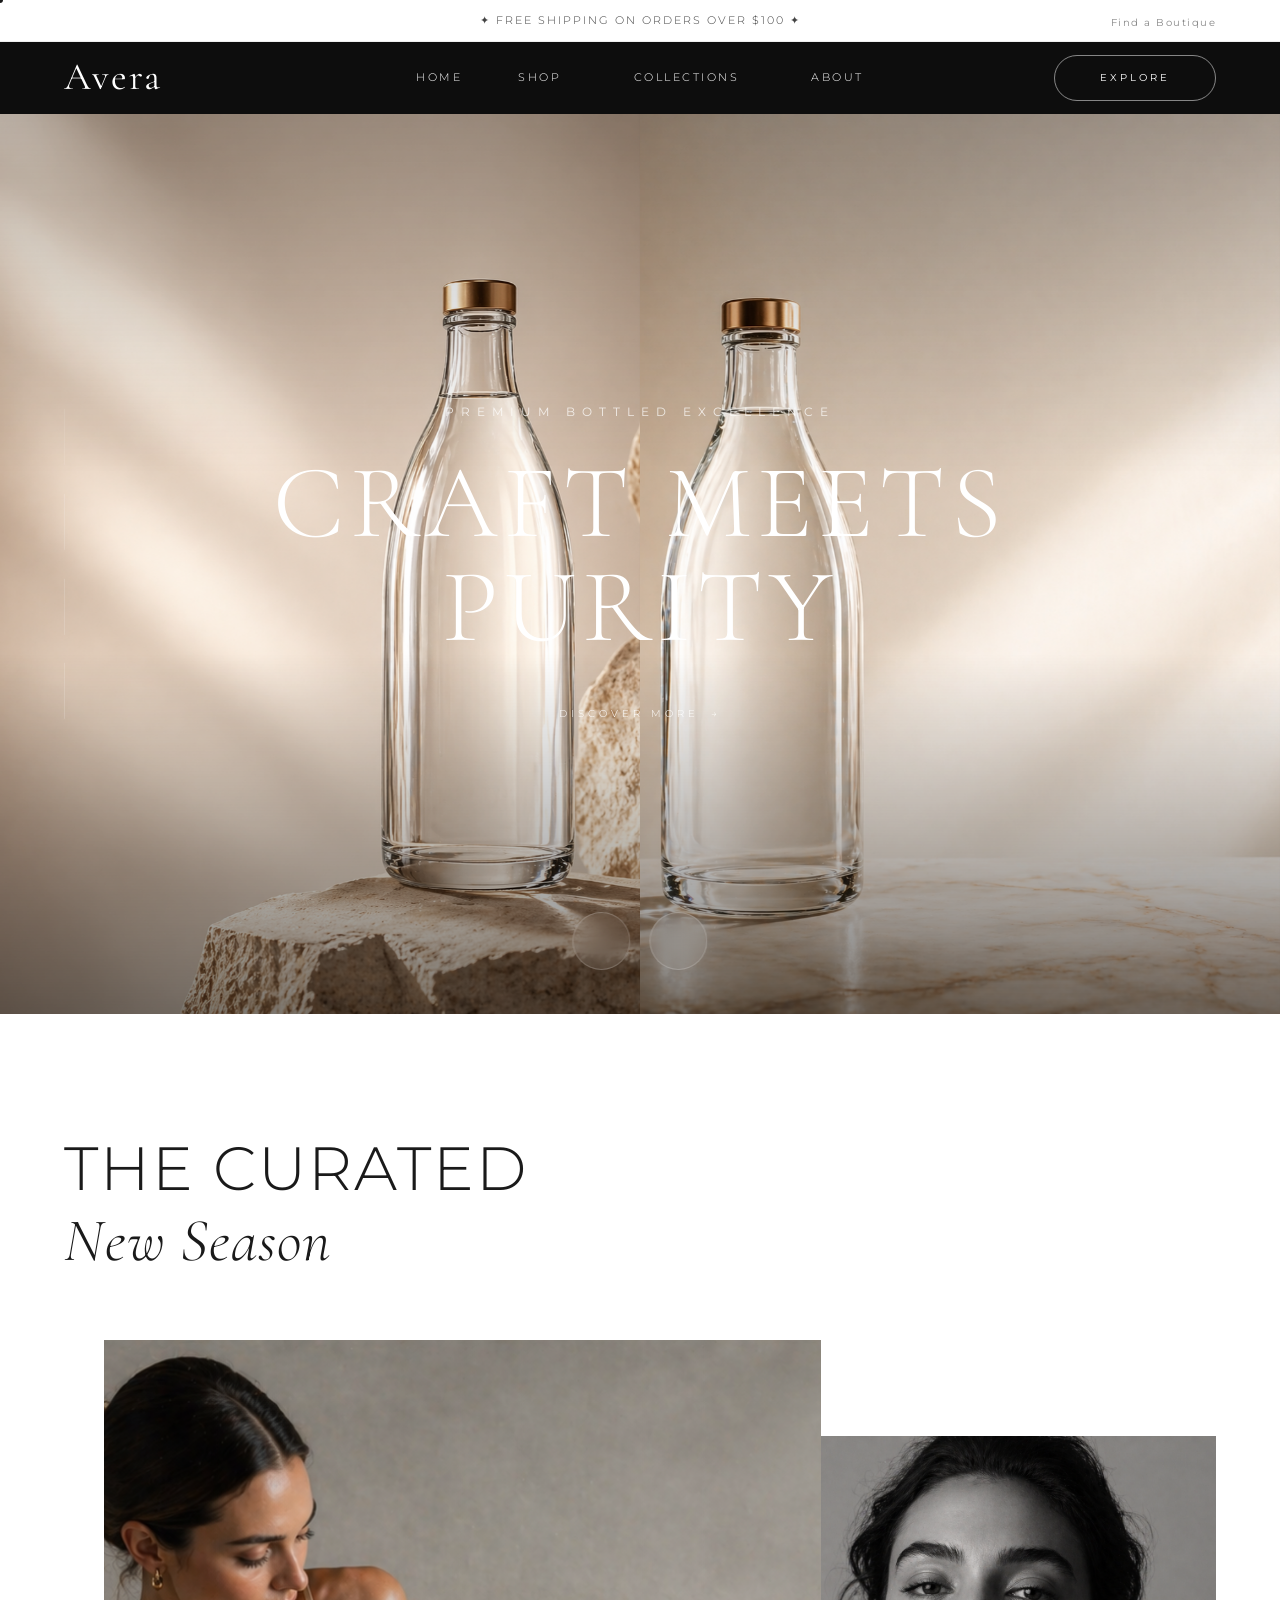
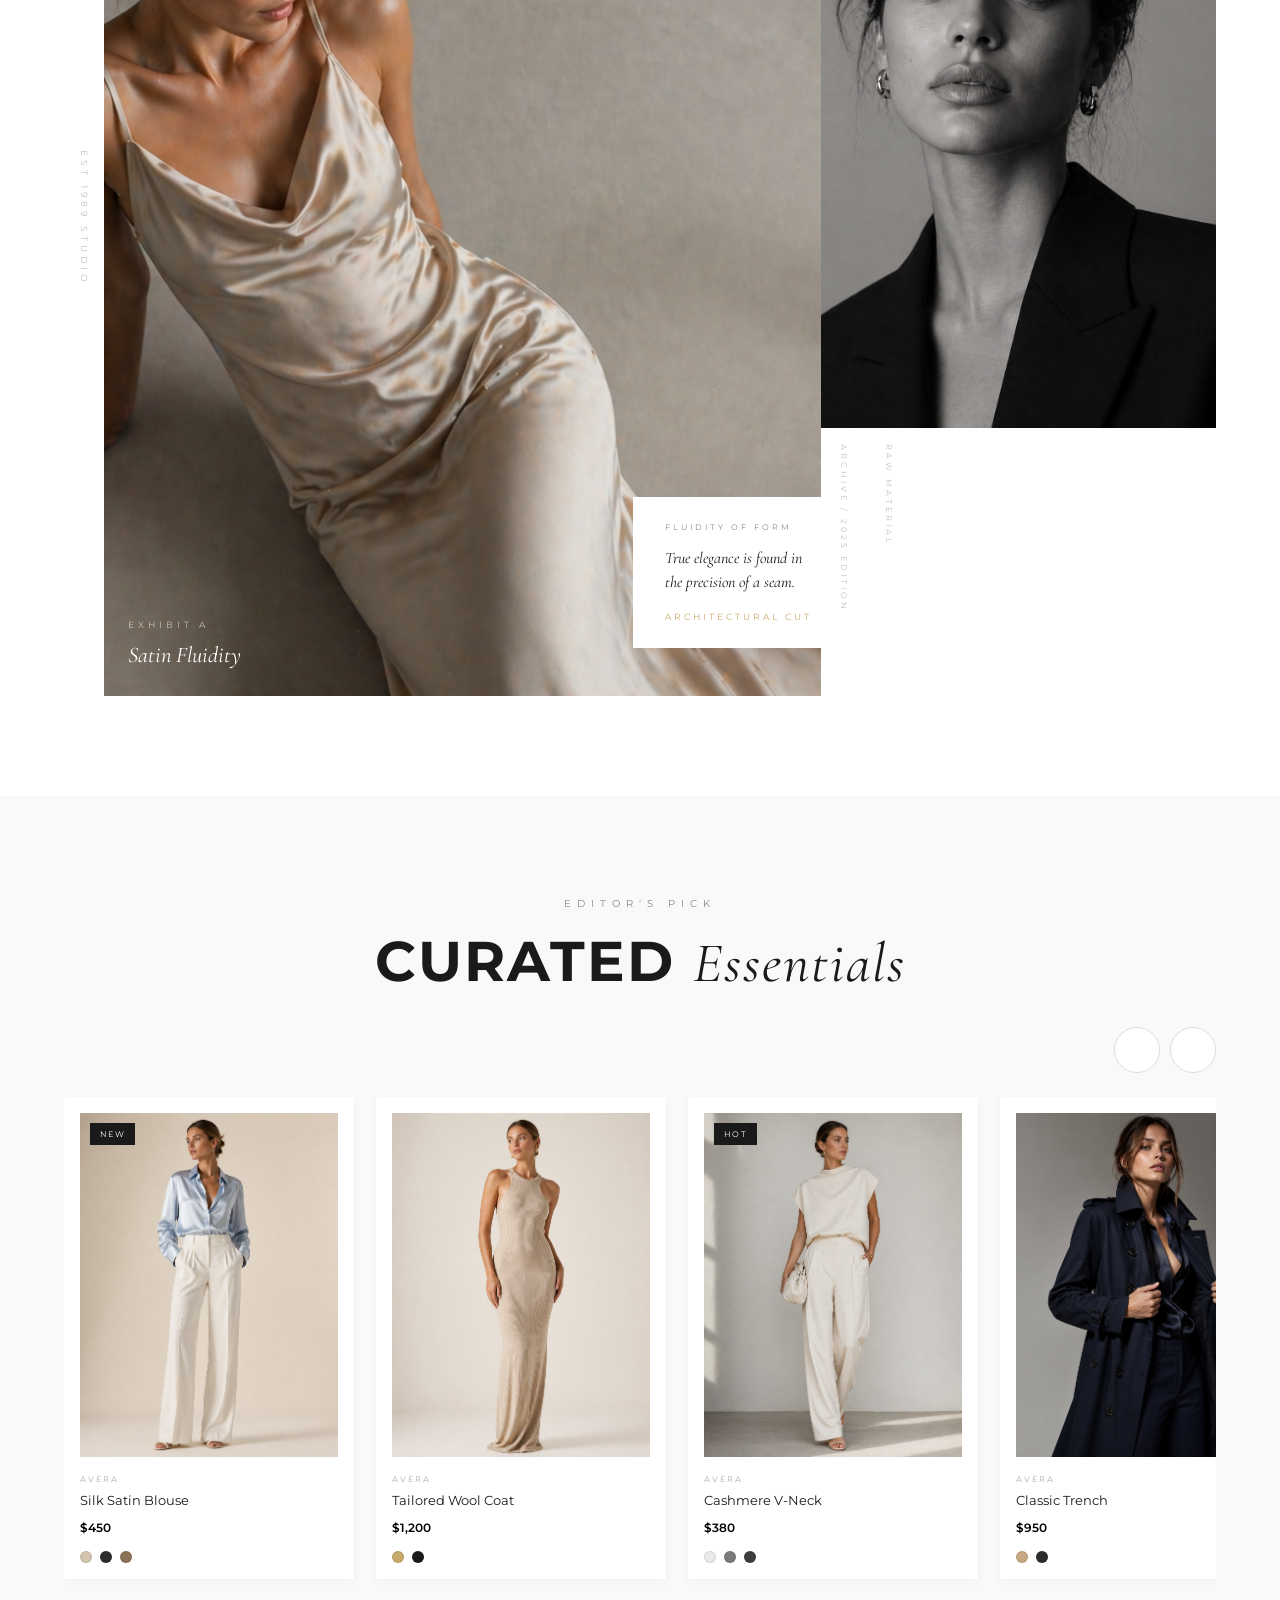
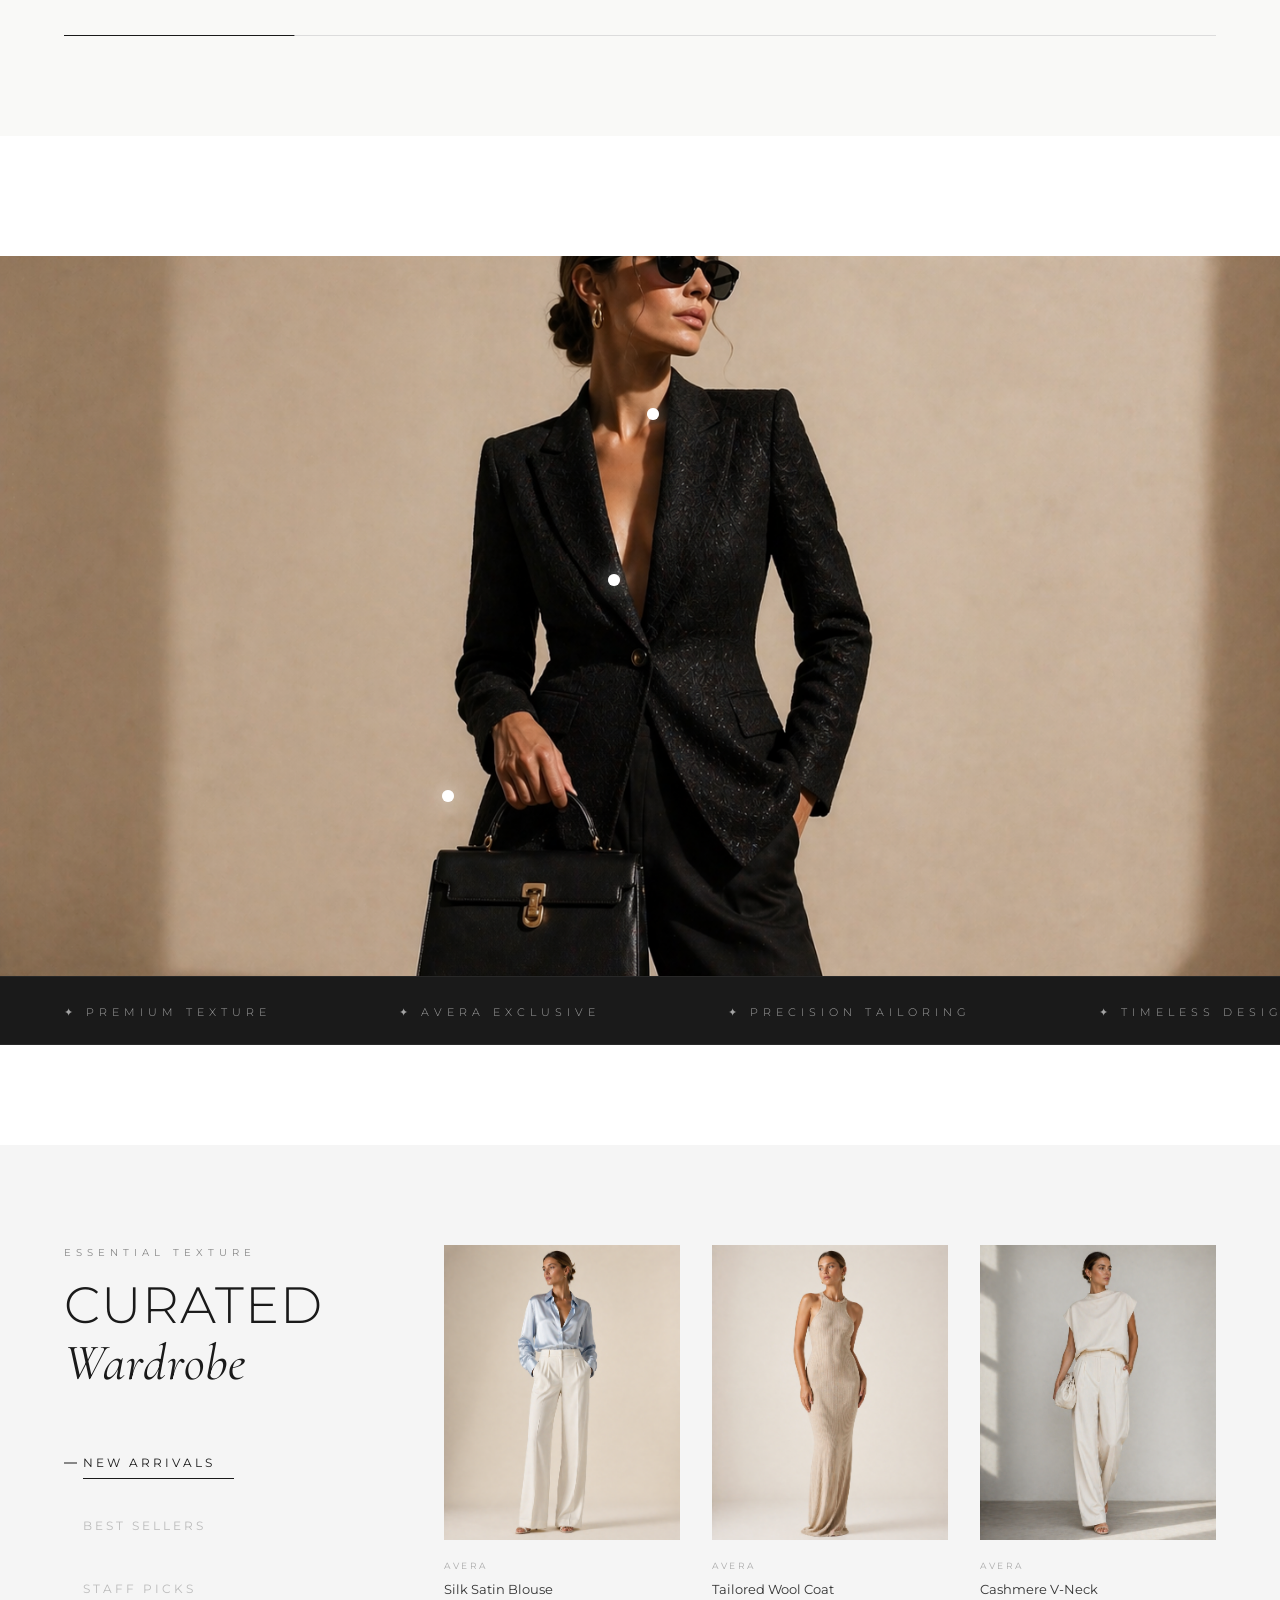
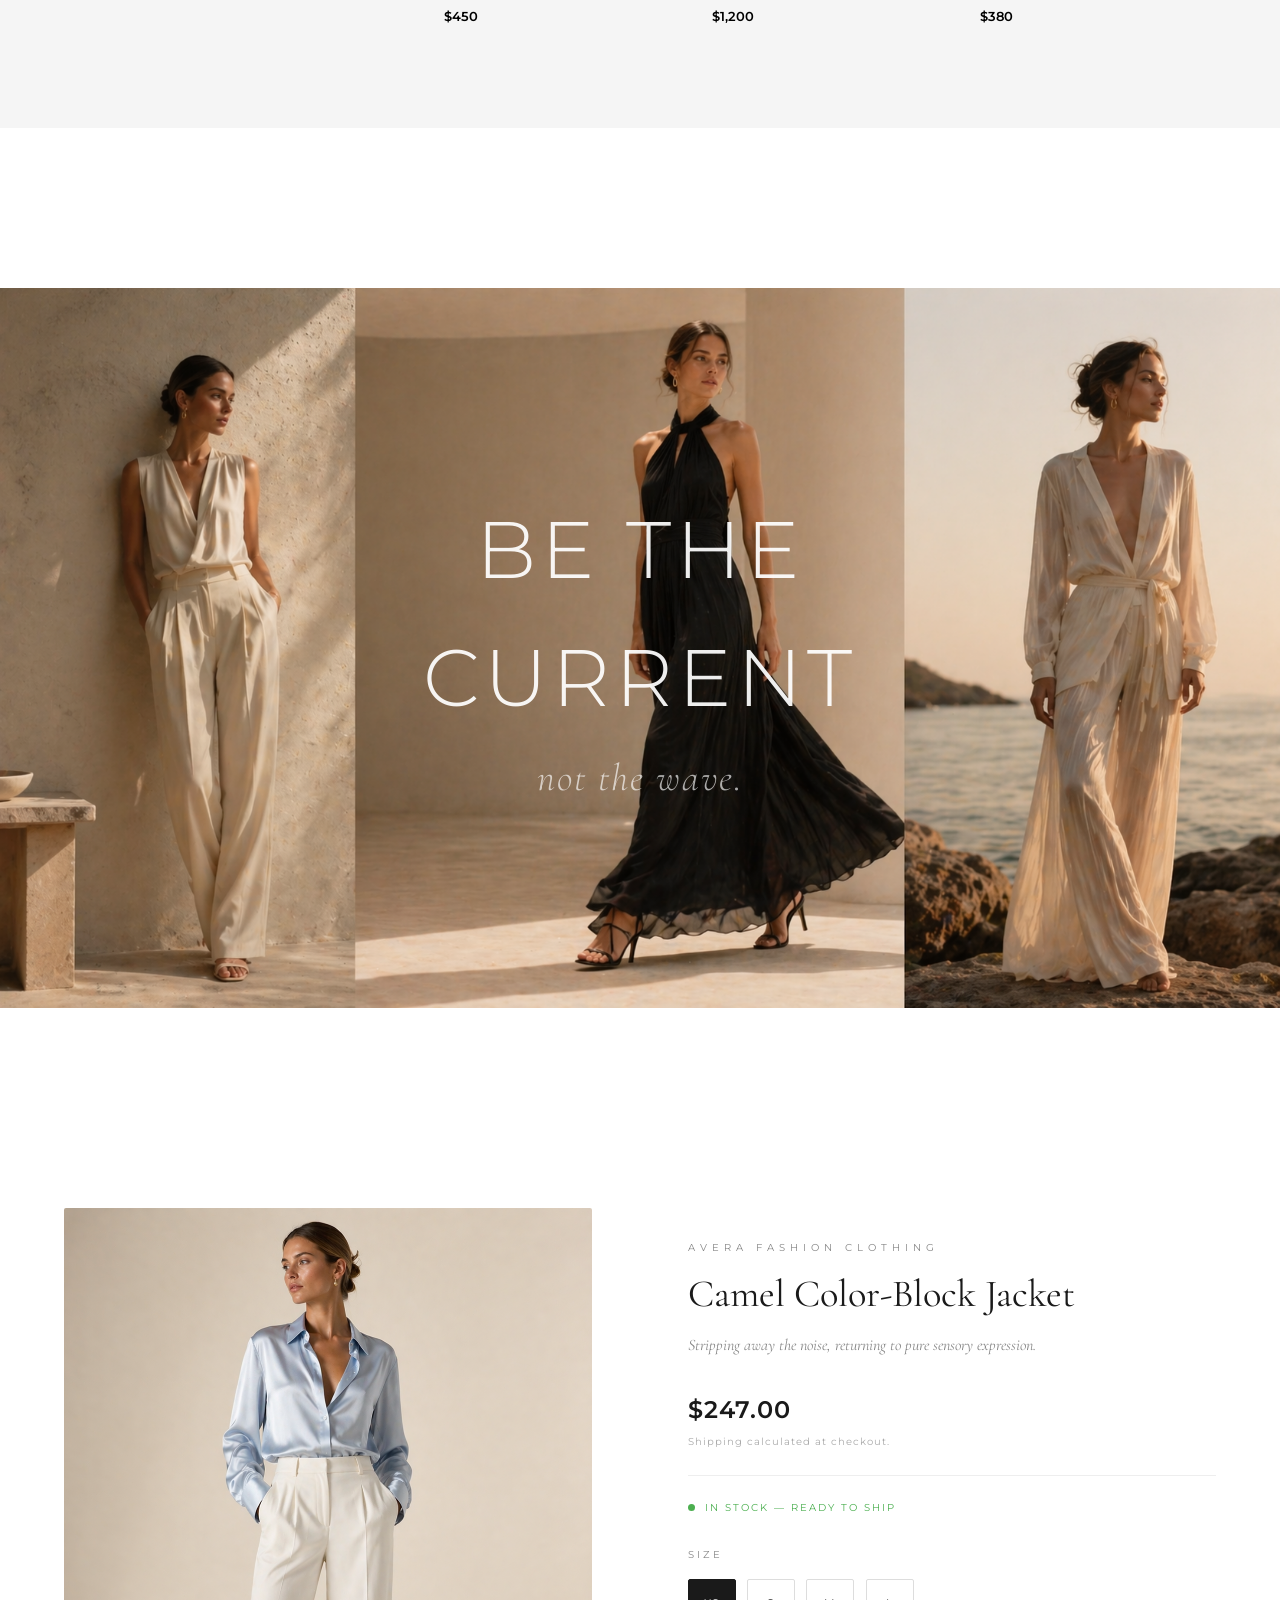
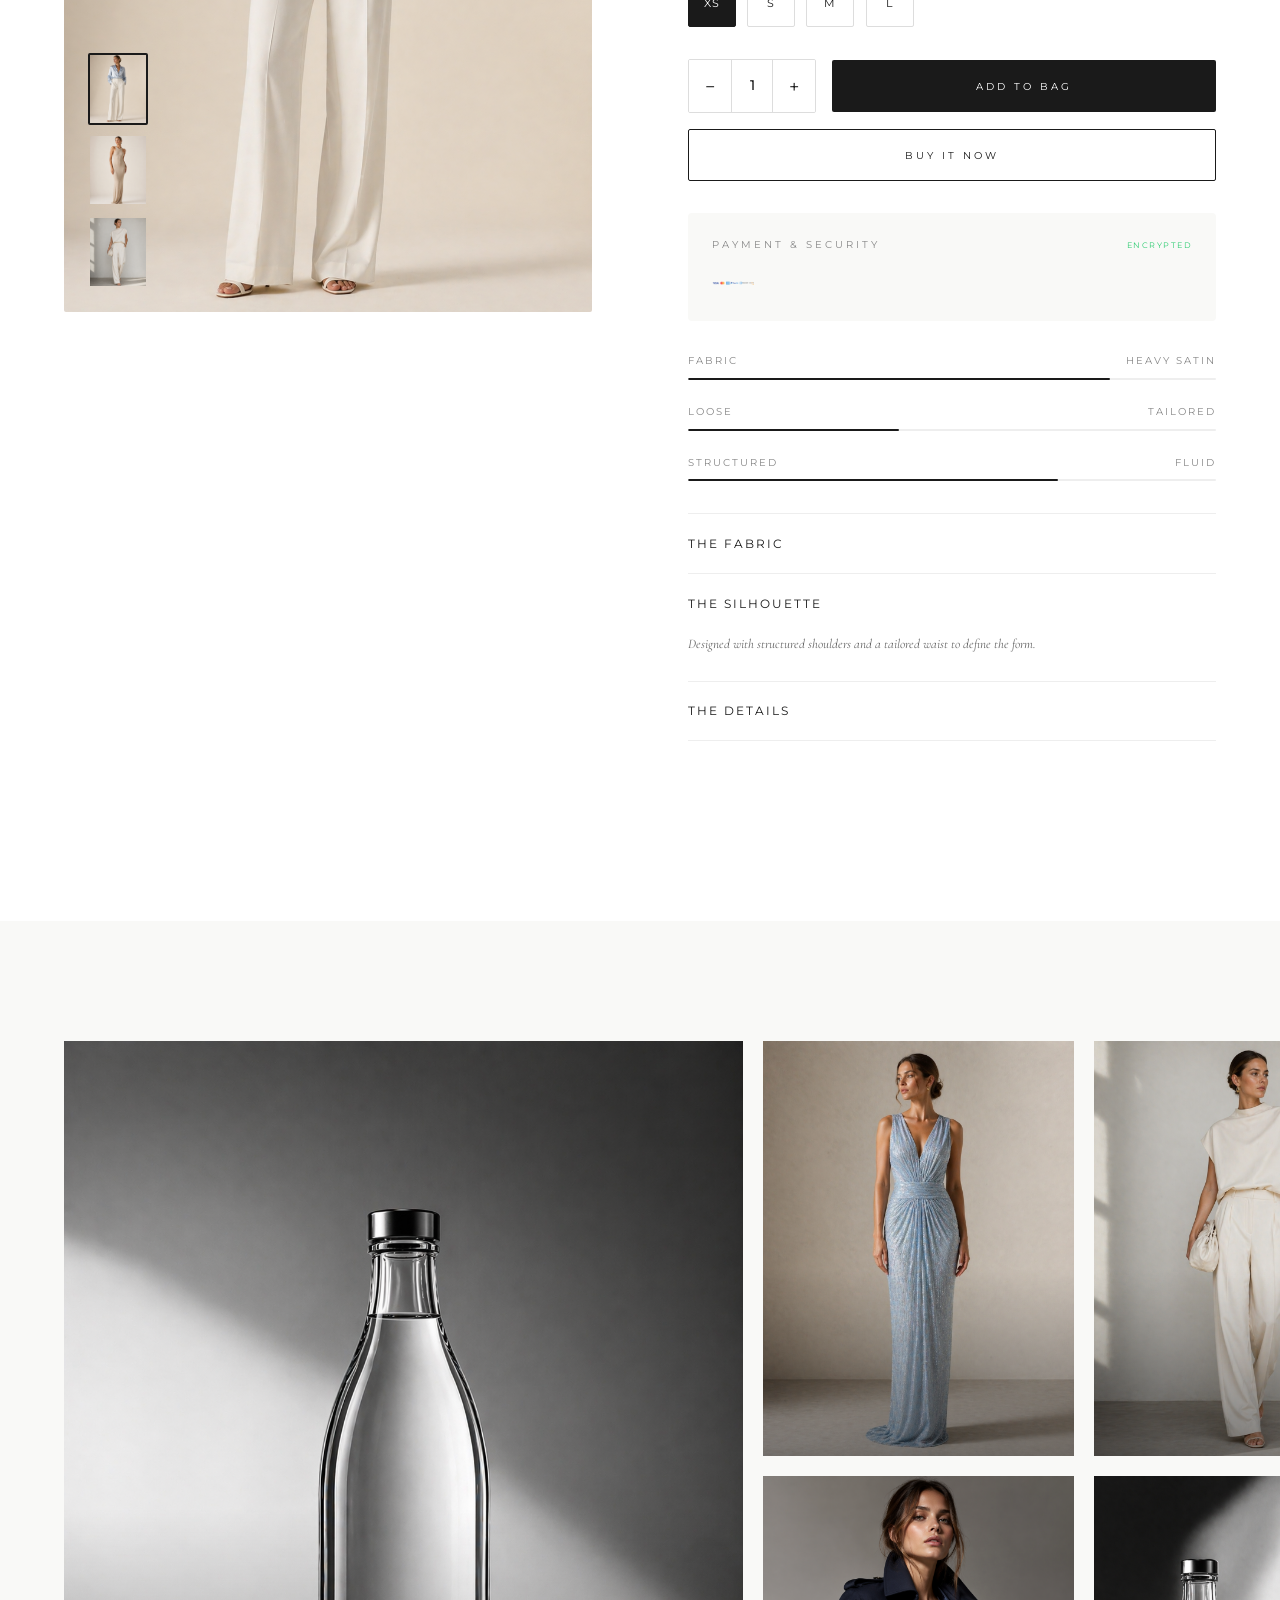
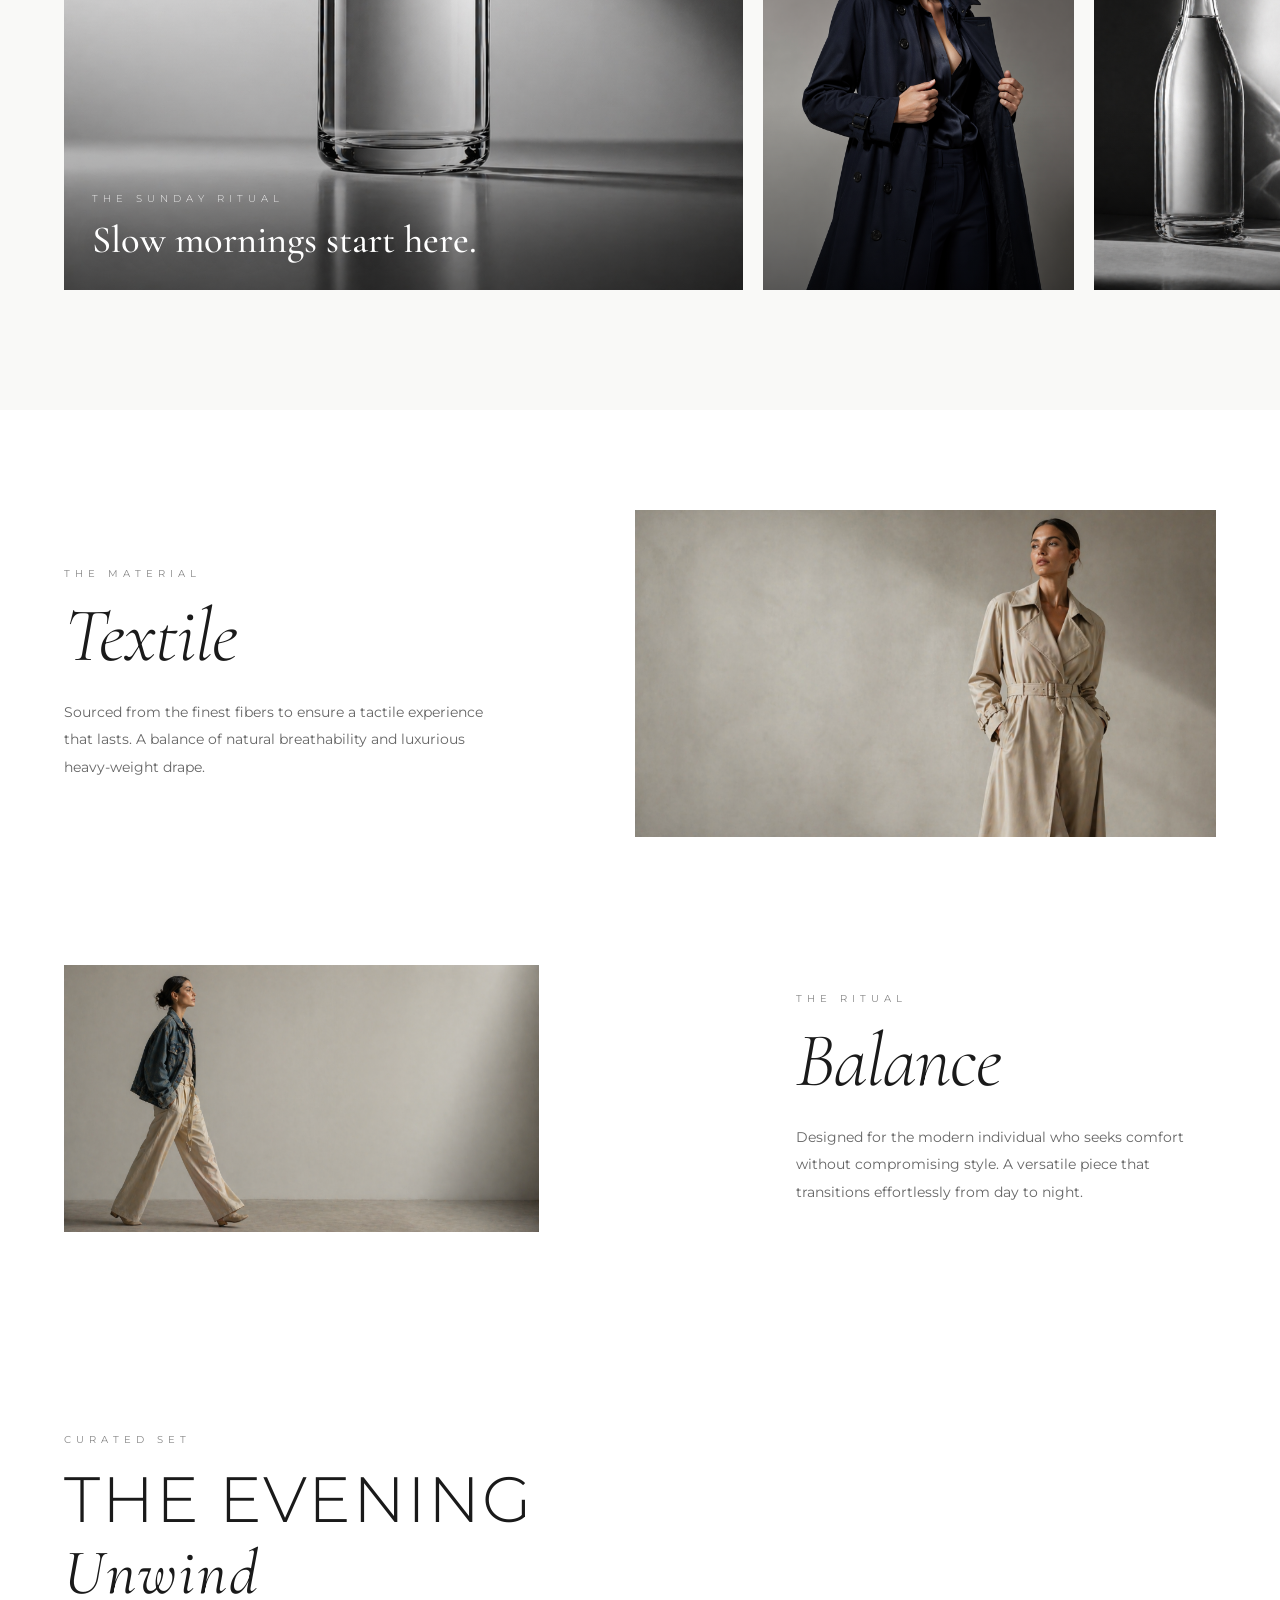
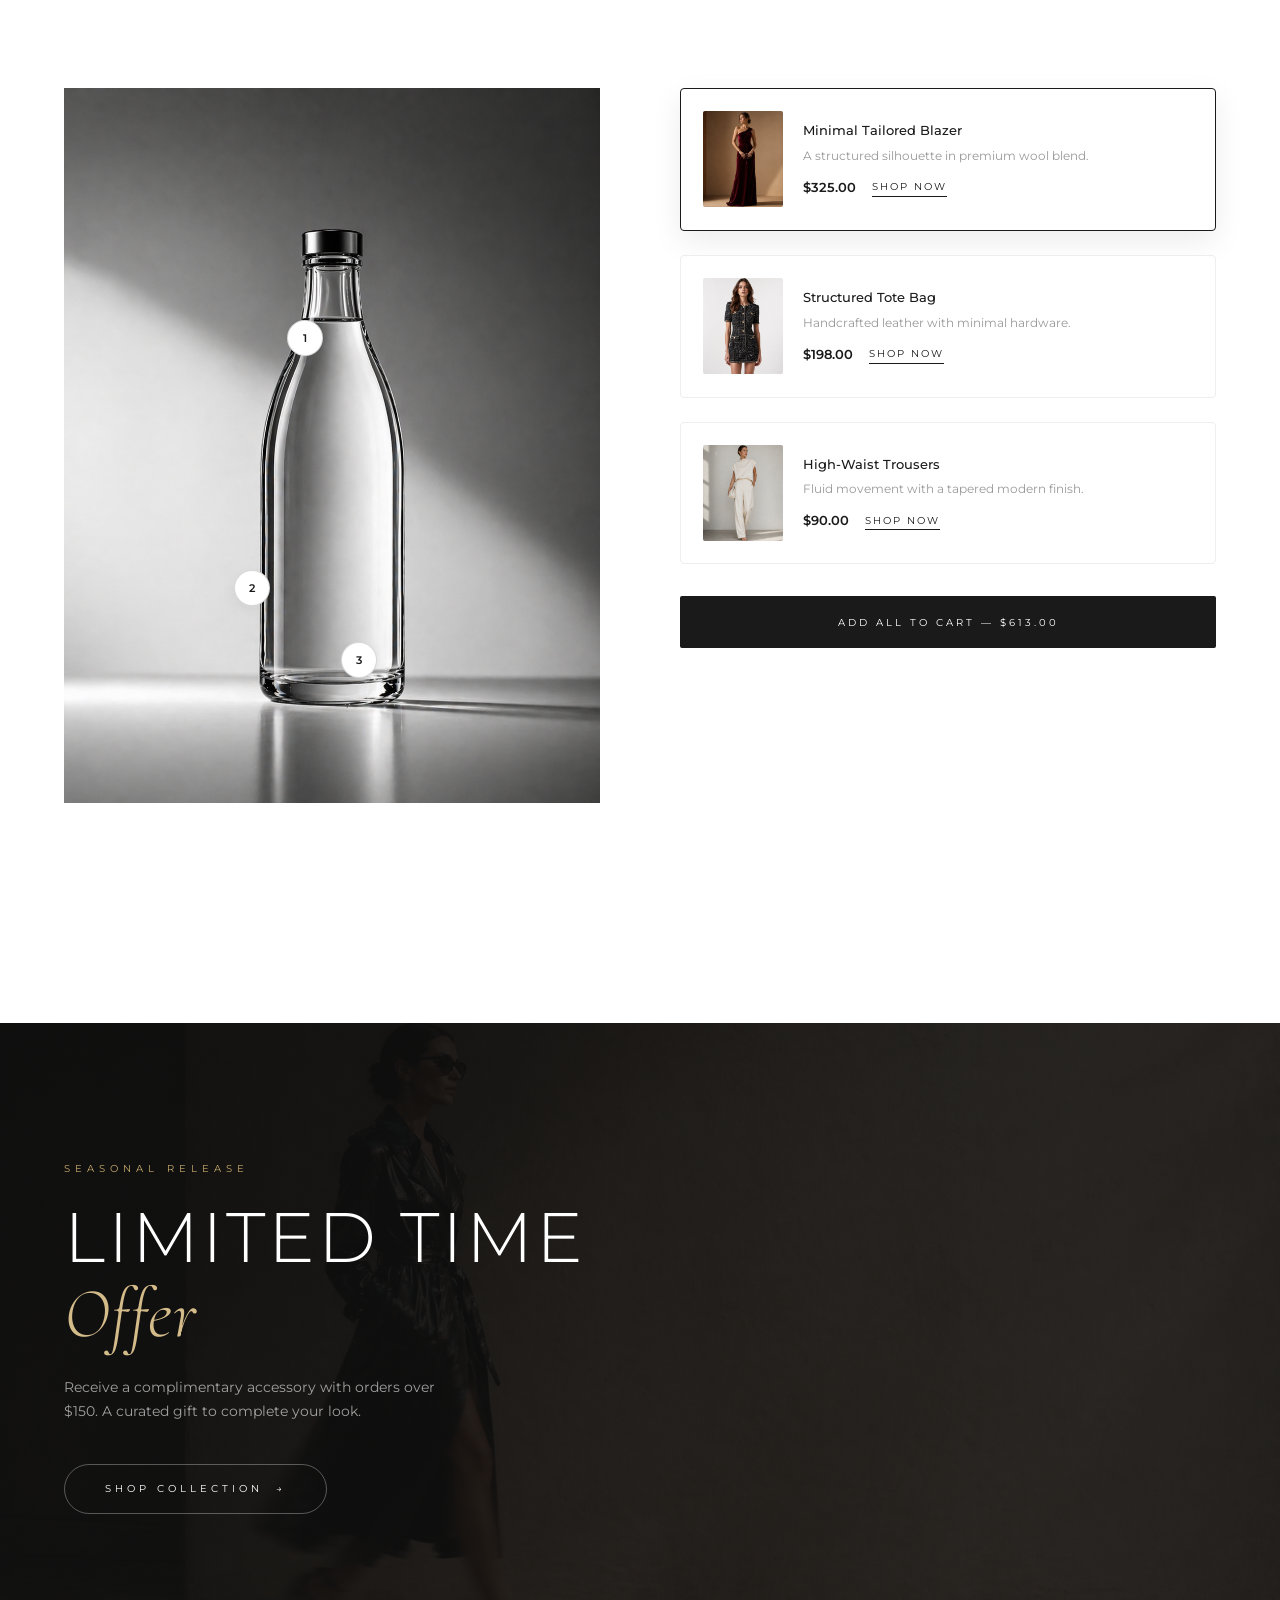
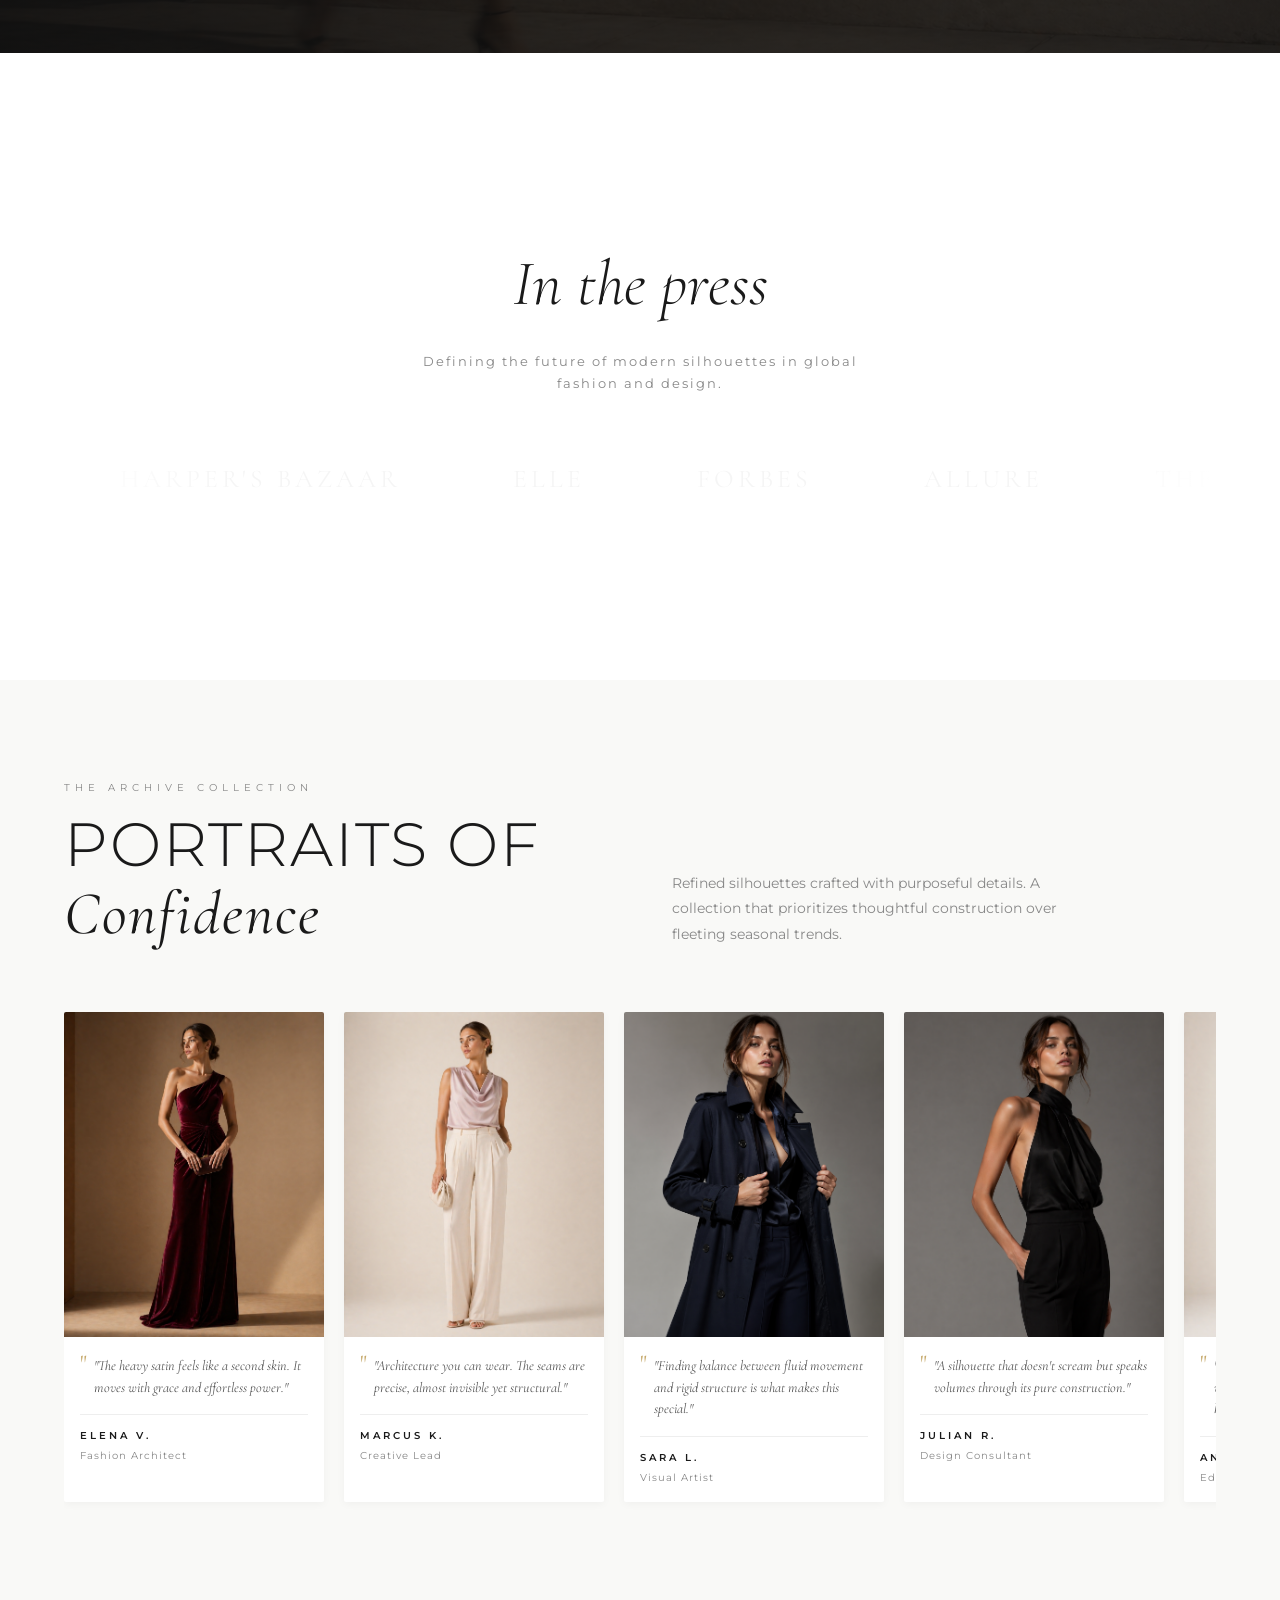
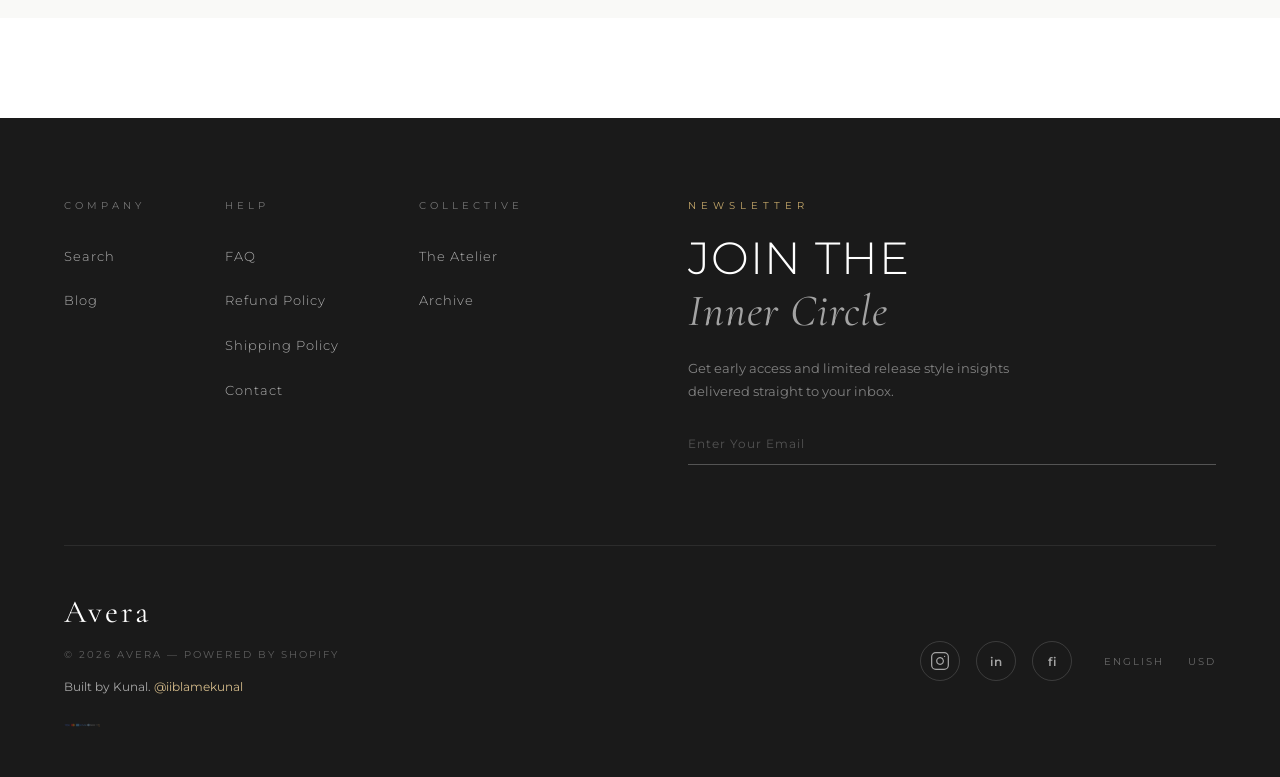
==== index.html @ a66fc6ea "Build Avera fashion landing page" ====
<!DOCTYPE html>
<html lang="en">

<head>
    <meta charset="UTF-8">
    <meta name="viewport" content="width=device-width, initial-scale=1.0">
    <meta name="description" content="Avera — Premium bottled excellence. Craft meets purity in every silhouette.">
    <title>Avera | Premium Split Slider</title>
    <link rel="icon" href="data:,">

    <!-- Google Fonts -->
    <link rel="preconnect" href="https://fonts.googleapis.com">
    <link rel="preconnect" href="https://fonts.gstatic.com" crossorigin>
    <link
        href="https://fonts.googleapis.com/css2?family=Cormorant+Garamond:ital,wght@0,300;0,400;0,500;0,600;0,700;1,400&family=Montserrat:wght@200;300;400;500&display=swap"
        rel="stylesheet">

    <!-- Libraries -->
    <script src="https://unpkg.com/lucide@latest" defer></script>
    <script src="https://cdnjs.cloudflare.com/ajax/libs/gsap/3.12.2/gsap.min.js" defer></script>
    <script src="https://cdnjs.cloudflare.com/ajax/libs/gsap/3.12.2/ScrollTrigger.min.js" defer></script>
    <link rel="stylesheet" href="https://unpkg.com/flipdown/dist/flipdown.css">
    <script src="https://unpkg.com/flipdown/dist/flipdown.js" defer></script>

    <link rel="stylesheet" href="style.css">
</head>

<body>

    <!-- ============================================================
         HEADER
    ============================================================ -->
    <header class="main-header" role="banner">

        <!-- Top Announcement Bar -->
        <div class="top-bar" role="complementary" aria-label="Announcement">
            <div class="top-bar-container">
                <div class="top-bar-left"></div>
                <div class="top-bar-center">
                    <p>✦ Free Shipping On Orders Over $100 ✦</p>
                </div>
                <div class="top-bar-right">
                    <a href="#" class="top-bar-link">Find a Boutique</a>
                </div>
            </div>
        </div>

        <!-- Main Navbar -->
        <nav id="main-nav" class="navbar" role="navigation" aria-label="Main navigation">
            <div class="nav-container">

                <!-- Logo -->
                <div class="nav-left">
                    <a href="#" class="logo" aria-label="Avera Home">Avera</a>
                </div>

                <!-- Nav Links -->
                <div class="nav-center">
                    <ul class="nav-links" role="menubar">
                        <li role="none">
                            <a href="#" class="nav-link" role="menuitem">HOME</a>
                        </li>
                        <li class="has-dropdown" role="none">
                            <a href="#" class="nav-link" role="menuitem" aria-haspopup="true" aria-expanded="false">
                                SHOP <i data-lucide="chevron-down" class="dropdown-arrow" aria-hidden="true"></i>
                            </a>
                            <div class="dropdown" role="menu" aria-label="Shop">
                                <ul>
                                    <li><a href="#" role="menuitem">Spring 2024</a></li>
                                    <li><a href="#" role="menuitem">Essential Noir</a></li>
                                    <li><a href="#" role="menuitem">Artisan Series</a></li>
                                </ul>
                            </div>
                        </li>
                        <li class="has-dropdown" role="none">
                            <a href="#" class="nav-link" role="menuitem" aria-haspopup="true" aria-expanded="false">
                                COLLECTIONS <i data-lucide="chevron-down" class="dropdown-arrow" aria-hidden="true"></i>
                            </a>
                            <div class="dropdown" role="menu" aria-label="Collections">
                                <ul>
                                    <li><a href="#" role="menuitem">Limited Edition</a></li>
                                    <li><a href="#" role="menuitem">Classic Collection</a></li>
                                    <li><a href="#" role="menuitem">The Glass Series</a></li>
                                </ul>
                            </div>
                        </li>
                        <li role="none">
                            <a href="#" class="nav-link" role="menuitem">ABOUT</a>
                        </li>
                    </ul>
                </div>

                <!-- Nav Actions -->
                <div class="nav-right">
                    <div class="nav-icons" role="toolbar" aria-label="Site actions">
                        <button class="icon-btn" aria-label="Search site">
                            <i data-lucide="search" aria-hidden="true"></i>
                        </button>
                        <button class="icon-btn" aria-label="My account">
                            <i data-lucide="user" aria-hidden="true"></i>
                        </button>
                        <button class="icon-btn" aria-label="Shopping bag" data-cart-count="0">
                            <i data-lucide="shopping-bag" aria-hidden="true"></i>
                            <span class="cart-badge" aria-live="polite"></span>
                        </button>
                    </div>
                    <a href="#" class="btn-explore">EXPLORE</a>
                    <button id="mobile-toggle" class="mobile-menu-toggle" aria-label="Open navigation menu"
                        aria-expanded="false" aria-controls="mobile-menu">
                        <i data-lucide="menu" aria-hidden="true"></i>
                    </button>
                </div>

            </div>
        </nav>
    </header>

    <!-- Mobile Menu Overlay -->
    <div id="mobile-menu" class="mobile-menu-overlay" role="dialog" aria-modal="true" aria-label="Mobile navigation"
        hidden>
        <button id="mobile-close" class="mobile-close-btn" aria-label="Close navigation menu">
            <i data-lucide="x" aria-hidden="true"></i>
        </button>
        <nav aria-label="Mobile navigation">
            <ul class="mobile-nav-links">
                <li><a href="#">HOME</a></li>
                <li><a href="#">SHOP</a></li>
                <li><a href="#">COLLECTIONS</a></li>
                <li><a href="#">ABOUT</a></li>
                <li><a href="#">EXPLORE</a></li>
            </ul>
        </nav>
    </div>


    <!-- ============================================================
         HERO SPLIT SLIDER
    ============================================================ -->
    <section class="hero-slider slider-wrapper" aria-label="Hero showcase" aria-roledescription="carousel">

        <div class="slider-container" aria-live="polite">
            <!-- Left Images -->
            <div class="slider-col left-col" aria-hidden="true">
                <div class="slide-img active" style="background-image: url('hero-1.jpg');"></div>
                <div class="slide-img" style="background-image: url('hero-3.jpg');"></div>
                <div class="slide-img" style="background-image: url('hero-5.jpg');"></div>
                <div class="slide-img" style="background-image: url('hero-bw-2.jpg');"></div>
            </div>
            <!-- Right Images -->
            <div class="slider-col right-col" aria-hidden="true">
                <div class="slide-img active" style="background-image: url('hero-2.jpg');"></div>
                <div class="slide-img" style="background-image: url('hero-4.jpg');"></div>
                <div class="slide-img" style="background-image: url('hero-bw-1.jpg');"></div>
                <div class="slide-img" style="background-image: url('hero-bw-3.jpg');"></div>
            </div>
        </div>

        <div class="hero-overlay" aria-hidden="true"></div>

        <!-- Hero Text -->
        <div class="text-layer">
            <div class="text-content">
                <p class="subtext">Premium Bottled Excellence</p>
                <h1 class="main-heading">
                    <span class="line">CRAFT MEETS</span>
                    <span class="line">PURITY</span>
                </h1>
                <button id="explore-btn" class="cta-btn" aria-label="Discover more about our collection">
                    Discover More <span class="arrow" aria-hidden="true">→</span>
                </button>
            </div>
        </div>

        <!-- Slider Dots -->
        <div class="slider-dots" role="tablist" aria-label="Slide indicators">
            <button class="dot active" role="tab" aria-selected="true" aria-label="Slide 1">
                <div class="dot-progress" aria-hidden="true"></div>
            </button>
            <button class="dot" role="tab" aria-selected="false" aria-label="Slide 2">
                <div class="dot-progress" aria-hidden="true"></div>
            </button>
            <button class="dot" role="tab" aria-selected="false" aria-label="Slide 3">
                <div class="dot-progress" aria-hidden="true"></div>
            </button>
            <button class="dot" role="tab" aria-selected="false" aria-label="Slide 4">
                <div class="dot-progress" aria-hidden="true"></div>
            </button>
        </div>

        <!-- Slider Navigation -->
        <div class="slider-nav">
            <button class="nav-arrow prev-btn" aria-label="Previous slide">
                <i data-lucide="chevron-left" aria-hidden="true"></i>
            </button>
            <button class="nav-arrow next-btn" aria-label="Next slide">
                <i data-lucide="chevron-right" aria-hidden="true"></i>
            </button>
        </div>

    </section>


    <!-- ============================================================
         NEW SEASON EDITORIAL
    ============================================================ -->
    <section class="new-season section-spacing" aria-label="New season editorial">
        <div class="season-container">

            <div class="season-top">
                <h2 class="season-top-title">The Curated <br><span class="italic">New Season</span></h2>
            </div>

            <div class="season-grid">
                <div class="vertical-text left-vertical" aria-hidden="true">EST 1989 STUDIO</div>

                <!-- Main Image -->
                <div class="season-main-area">
                    <figure class="main-img-box">
                        <img src="images/season-main.jpg" alt="New season main editorial look" class="main-img"
                            loading="lazy">

                        <div class="floating-card" aria-label="Featured detail">
                            <span class="card-label">FLUIDITY OF FORM</span>
                            <p class="card-text">True elegance is found in the precision of a seam.</p>
                            <span class="card-footer">ARCHITECTURAL CUT</span>
                        </div>

                        <figcaption class="img-bottom-text">
                            <span class="exhibit">EXHIBIT A</span>
                            <span class="fluidity">Satin Fluidity</span>
                        </figcaption>
                    </figure>
                </div>

                <!-- Side Image -->
                <div class="season-side-area">
                    <figure class="side-img-box">
                        <img src="images/season-side.jpg" alt="New season side editorial look" class="side-img"
                            loading="lazy">
                    </figure>
                    <div class="vertical-text right-vertical" aria-hidden="true">
                        <span class="archive">ARCHIVE / 2025 EDITION</span>
                        <span class="material">RAW MATERIAL</span>
                    </div>
                </div>
            </div>

        </div>
    </section>


    <!-- ============================================================
         CURATED ESSENTIALS CAROUSEL
    ============================================================ -->
    <section class="curated-essentials section-spacing" aria-label="Curated essentials product carousel">
        <div class="essentials-container">

            <header class="essentials-header">
                <p class="editor-label">EDITOR'S PICK</p>
                <h2 class="essentials-title">CURATED <span class="italic">Essentials</span></h2>
            </header>

            <div class="carousel-header">
                <div class="carousel-controls" role="group" aria-label="Carousel navigation">
                    <button class="carousel-arrow prev" aria-label="Previous products">
                        <i data-lucide="arrow-left" aria-hidden="true"></i>
                    </button>
                    <button class="carousel-arrow next" aria-label="Next products">
                        <i data-lucide="arrow-right" aria-hidden="true"></i>
                    </button>
                </div>
            </div>

            <div class="carousel-track" id="essentials-track" role="list" aria-label="Product list">
                <!-- Product cards injected via JS -->
            </div>

            <!-- Progress Bar -->
            <div class="carousel-progress-container" aria-hidden="true">
                <div class="carousel-progress-track">
                    <div class="carousel-progress-bar" id="essentials-progress"></div>
                </div>
            </div>

        </div>
    </section>


    <!-- ============================================================
         INTERACTIVE LOOKBOOK (HOTSPOT)
    ============================================================ -->
    <section class="interactive-lookbook section-spacing" aria-label="Interactive lookbook">
        <div class="hotspot-container">
            <img src="hotspot-hero.png" alt="Editorial lookbook featuring curated outfit" class="lookbook-bg"
                loading="lazy">

            <!-- Hotspot: Blazer -->
            <button class="hotspot" style="top: 45%; left: 48%;"
                data-product='{"img":"staff-1.jpg","name":"Linen Blend Blazer","price":"$680"}'
                aria-label="View Linen Blend Blazer details">
                <span class="hotspot-dot" aria-hidden="true"></span>
            </button>

            <!-- Hotspot: Bag -->
            <button class="hotspot" style="top: 75%; left: 35%;"
                data-product='{"img":"best-2.jpg","name":"Structured Tote Bag","price":"$850"}'
                aria-label="View Structured Tote Bag details">
                <span class="hotspot-dot" aria-hidden="true"></span>
            </button>

            <!-- Hotspot: Timepiece -->
            <button class="hotspot" style="top: 22%; left: 51%;"
                data-product='{"img":"staff-3.jpg","name":"Minimalist Timepiece","price":"$350"}'
                aria-label="View Minimalist Timepiece details">
                <span class="hotspot-dot" aria-hidden="true"></span>
            </button>

            <!-- Product Popup -->
            <div class="product-popup" id="hotspot-popup" role="dialog" aria-modal="true" aria-label="Product details"
                hidden>
                <button class="close-popup" aria-label="Close product popup">&times;</button>
                <div class="popup-content">
                    <img src="" alt="" class="popup-img">
                    <div class="popup-details">
                        <h3 class="popup-name"></h3>
                        <p class="popup-price"></p>
                        <a href="#" class="shop-now-btn">SHOP NOW</a>
                    </div>
                </div>
            </div>
        </div>

        <!-- Infinite Ticker Strip -->
        <div class="ticker-strip" aria-hidden="true">
            <div class="ticker-content">
                <span class="ticker-item">✦ PREMIUM TEXTURE</span>
                <span class="ticker-item">✦ AVERA EXCLUSIVE</span>
                <span class="ticker-item">✦ PRECISION TAILORING</span>
                <span class="ticker-item">✦ TIMELESS DESIGN</span>
                <span class="ticker-item">✦ PREMIUM TEXTURE</span>
                <span class="ticker-item">✦ AVERA EXCLUSIVE</span>
                <span class="ticker-item">✦ PRECISION TAILORING</span>
                <span class="ticker-item">✦ TIMELESS DESIGN</span>
            </div>
        </div>
    </section>


    <!-- ============================================================
         CURATED WARDROBE
    ============================================================ -->
    <section class="curated-wardrobe section-spacing" aria-label="Curated wardrobe">
        <div class="wardrobe-container">

            <!-- Left Navigation -->
            <div class="wardrobe-nav">
                <p class="section-label">ESSENTIAL TEXTURE</p>
                <h2 class="wardrobe-title">Curated <br><span class="italic">Wardrobe</span></h2>

                <ul class="category-list" role="tablist" aria-label="Product categories">
                    <li class="category-item active" role="tab" aria-selected="true" data-category="new" tabindex="0">
                        NEW ARRIVALS
                    </li>
                    <li class="category-item" role="tab" aria-selected="false" data-category="best" tabindex="-1">
                        BEST SELLERS
                    </li>
                    <li class="category-item" role="tab" aria-selected="false" data-category="staff" tabindex="-1">
                        STAFF PICKS
                    </li>
                </ul>
            </div>

            <!-- Right Product Grid -->
            <div class="product-grid" id="wardrobe-grid" role="tabpanel" aria-label="Products">
                <!-- Products injected via JS -->
            </div>

        </div>
    </section>


    <!-- ============================================================
         CAMPAIGN BANNER
    ============================================================ -->
    <section class="campaign-hero campaign-banner" aria-label="Campaign banner">
        <div class="campaign-container">
            <div class="campaign-split" aria-hidden="true">
                <div class="campaign-part left-part"></div>
                <div class="campaign-part center-part"></div>
                <div class="campaign-part right-part"></div>
            </div>
            <div class="campaign-content">
                <h2 class="campaign-title">Be the current</h2>
                <p class="campaign-subtitle">not the wave.</p>
            </div>
        </div>
    </section>


    <!-- ============================================================
         PRODUCT DETAIL SECTION
    ============================================================ -->
    <section id="product-detail" class="product-detail-section" aria-label="Featured product detail">
        <div class="product-page-container">

            <!-- Left: Image Gallery -->
            <div class="product-gallery" role="region" aria-label="Product images">
                <div class="main-image-container">
                    <img id="main-product-image" src="new-1.jpg" alt="Camel Color-Block Jacket — front view">

                    <!-- Thumbnails -->
                    <div class="thumbnail-gallery" role="list" aria-label="Product image thumbnails">
                        <button class="thumb-item active" role="listitem"
                            onclick="changeProductImage('new-1.jpg', this)" aria-label="View front" aria-pressed="true">
                            <img src="new-1.jpg" alt="Front view">
                        </button>
                        <button class="thumb-item" role="listitem" onclick="changeProductImage('new-2.jpg', this)"
                            aria-label="View back" aria-pressed="false">
                            <img src="new-2.jpg" alt="Back view">
                        </button>
                        <button class="thumb-item" role="listitem" onclick="changeProductImage('new-3.jpg', this)"
                            aria-label="View detail" aria-pressed="false">
                            <img src="new-3.jpg" alt="Detail view">
                        </button>
                    </div>
                </div>
            </div>

            <!-- Right: Product Details -->
            <div class="product-details-panel">
                <p class="brand-label-detail">AVERA FASHION CLOTHING</p>
                <h1 class="product-title-detail">Camel Color-Block Jacket</h1>
                <p class="product-subtitle-detail">Stripping away the noise, returning to pure sensory expression.</p>

                <div class="price-block">
                    <p class="product-price-detail">$247.00</p>
                    <p class="tax-info">Shipping calculated at checkout.</p>
                </div>

                <div class="stock-status" role="status" aria-live="polite">
                    <span class="status-dot" aria-hidden="true"></span>
                    <span>IN STOCK — READY TO SHIP</span>
                </div>

                <!-- Size Selector -->
                <div class="selector-group" role="group" aria-labelledby="size-label">
                    <span class="selector-label" id="size-label">SIZE</span>
                    <div class="size-options">
                        <button class="size-btn active" aria-pressed="true">XS</button>
                        <button class="size-btn" aria-pressed="false">S</button>
                        <button class="size-btn" aria-pressed="false">M</button>
                        <button class="size-btn" aria-pressed="false">L</button>
                    </div>
                </div>

                <!-- Quantity & Add to Bag -->
                <div class="purchase-row">
                    <div class="quantity-selector" role="group" aria-label="Select quantity">
                        <button class="qty-btn minus-qty" aria-label="Decrease quantity">−</button>
                        <span class="qty-value-detail" aria-live="polite" aria-atomic="true">1</span>
                        <button class="qty-btn plus-qty" aria-label="Increase quantity">+</button>
                    </div>
                    <button class="btn-primary-detail" aria-label="Add Camel Color-Block Jacket to bag">
                        ADD TO BAG
                    </button>
                </div>

                <button class="btn-secondary-detail">BUY IT NOW</button>

                <!-- Payment Security -->
                <div class="payment-section">
                    <div class="payment-header">
                        <span class="payment-label">PAYMENT & SECURITY</span>
                        <span class="encrypted-badge">
                            <i data-lucide="shield-check" aria-hidden="true"></i> ENCRYPTED
                        </span>
                    </div>
                    <div class="payment-methods">
                        <img src="images/payment-methods.png"
                            alt="Accepted payment methods: Visa, Mastercard, PayPal, Apple Pay">
                    </div>
                </div>

                <!-- Info Bars -->
                <div class="info-bars" aria-label="Product specifications">
                    <div class="info-bar-item">
                        <div class="bar-label">
                            <span>FABRIC</span>
                            <span>Heavy Satin</span>
                        </div>
                        <div class="progress-track" role="progressbar" aria-valuenow="80" aria-valuemin="0"
                            aria-valuemax="100" aria-label="Fabric weight: 80%">
                            <div class="progress-fill" style="width: 80%;"></div>
                        </div>
                    </div>
                    <div class="info-bar-item">
                        <div class="bar-label">
                            <span>LOOSE</span>
                            <span>TAILORED</span>
                        </div>
                        <div class="progress-track" role="progressbar" aria-valuenow="40" aria-valuemin="0"
                            aria-valuemax="100" aria-label="Fit: 40% toward tailored">
                            <div class="progress-fill" style="width: 40%;"></div>
                        </div>
                    </div>
                    <div class="info-bar-item">
                        <div class="bar-label">
                            <span>STRUCTURED</span>
                            <span>FLUID</span>
                        </div>
                        <div class="progress-track" role="progressbar" aria-valuenow="70" aria-valuemin="0"
                            aria-valuemax="100" aria-label="Structure: 70% fluid">
                            <div class="progress-fill" style="width: 70%;"></div>
                        </div>
                    </div>
                </div>

                <!-- Accordions -->
                <div class="accordion-group">
                    <div class="accordion-item-detail">
                        <button class="accordion-header" onclick="toggleProductAccordion(this)" aria-expanded="false">
                            <span>The Fabric</span>
                            <i data-lucide="plus" class="accordion-icon" aria-hidden="true"></i>
                        </button>
                        <div class="accordion-content" hidden>
                            Crafted from a custom-developed heavy satin blend, this jacket offers a luxurious sheen and
                            substantial weight.
                        </div>
                    </div>
                    <div class="accordion-item-detail active">
                        <button class="accordion-header" onclick="toggleProductAccordion(this)" aria-expanded="true">
                            <span>The Silhouette</span>
                            <i data-lucide="minus" class="accordion-icon" aria-hidden="true"></i>
                        </button>
                        <div class="accordion-content">
                            Designed with structured shoulders and a tailored waist to define the form.
                        </div>
                    </div>
                    <div class="accordion-item-detail">
                        <button class="accordion-header" onclick="toggleProductAccordion(this)" aria-expanded="false">
                            <span>The Details</span>
                            <i data-lucide="plus" class="accordion-icon" aria-hidden="true"></i>
                        </button>
                        <div class="accordion-content" hidden>
                            Finished with horn buttons, reinforced patch pockets, and tonal topstitching.
                        </div>
                    </div>
                </div>

            </div>
        </div>
    </section>


    <!-- ============================================================
         SHOP BY OCCASION
    ============================================================ -->
    <section class="shop-occasion section-spacing" aria-label="Shop by occasion">
        <div class="occasion-container">
            <div class="occasion-editorial-grid">

                <!-- Featured (Left, Large) -->
                <div class="occasion-featured">
                    <a href="product.html" class="occasion-img-box" aria-label="The Sunday Ritual collection">
                        <img src="hero-bw-2.jpg" alt="Woman in casual loungewear — The Sunday Ritual" class="zoom-img"
                            loading="lazy">
                        <div class="occasion-overlay">
                            <span class="occasion-label">THE SUNDAY RITUAL</span>
                            <h2 class="occasion-heading">Slow mornings start here.</h2>
                        </div>
                    </a>
                </div>

                <!-- 2×2 Grid (Right) -->
                <div class="occasion-grid-items">
                    <a href="product.html" class="grid-item" aria-label="Occasion look 1">
                        <div class="occasion-img-box">
                            <img src="staff-2.jpg" alt="Styled look 1" class="zoom-img" loading="lazy">
                        </div>
                    </a>
                    <a href="product.html" class="grid-item" aria-label="Occasion look 2">
                        <div class="occasion-img-box">
                            <img src="new-3.jpg" alt="Styled look 2" class="zoom-img" loading="lazy">
                        </div>
                    </a>
                    <a href="product.html" class="grid-item" aria-label="Occasion look 3">
                        <div class="occasion-img-box">
                            <img src="best-1.jpg" alt="Styled look 3" class="zoom-img" loading="lazy">
                        </div>
                    </a>
                    <a href="product.html" class="grid-item" aria-label="Occasion look 4">
                        <div class="occasion-img-box">
                            <img src="hero-bw-1.jpg" alt="Styled look 4" class="zoom-img" loading="lazy">
                        </div>
                    </a>
                </div>

            </div>
        </div>
    </section>


    <!-- ============================================================
         TEXTILE & BALANCE EDITORIAL
    ============================================================ -->
    <section class="editorial-blocks section-spacing" aria-label="Editorial features">
        <div class="editorial-container">

            <!-- Block 1: Textile -->
            <article class="editorial-block reveal-on-scroll">
                <div class="editorial-text">
                    <span class="section-label">THE MATERIAL</span>
                    <h2 class="editorial-heading">Textile</h2>
                    <p class="editorial-description">
                        Sourced from the finest fibers to ensure a tactile experience that lasts.
                        A balance of natural breathability and luxurious heavy-weight drape.
                    </p>
                </div>
                <figure class="editorial-image">
                    <img src="images/textile-editorial.jpg" alt="Close-up of premium satin textile" loading="lazy">
                </figure>
            </article>

            <!-- Block 2: Balance -->
            <article class="editorial-block reverse reveal-on-scroll">
                <figure class="editorial-image">
                    <img src="images/balance-editorial.jpg" alt="Model in balanced silhouette editorial" loading="lazy">
                </figure>
                <div class="editorial-text">
                    <span class="section-label">THE RITUAL</span>
                    <h2 class="editorial-heading">Balance</h2>
                    <p class="editorial-description">
                        Designed for the modern individual who seeks comfort without compromising style.
                        A versatile piece that transitions effortlessly from day to night.
                    </p>
                </div>
            </article>

        </div>
    </section>


    <!-- ============================================================
         OUTFIT BUILDER
    ============================================================ -->
    <section class="outfit-builder section-spacing" aria-label="Curated outfit builder">
        <div class="outfit-container">

            <header class="outfit-header">
                <p class="section-label">CURATED SET</p>
                <h2 class="outfit-title">The Evening <br><span class="italic">Unwind</span></h2>
            </header>

            <div class="outfit-split">

                <!-- Main Outfit Image with Markers -->
                <div class="outfit-main-image" role="img" aria-label="Outfit with numbered item markers">
                    <img src="hero-bw-2.jpg" alt="Complete curated evening outfit">
                    <button class="outfit-marker" style="top: 35%; left: 45%;" data-index="0"
                        aria-label="View item 1: Minimal Tailored Blazer">1</button>
                    <button class="outfit-marker" style="top: 70%; left: 35%;" data-index="1"
                        aria-label="View item 2: Structured Tote Bag">2</button>
                    <button class="outfit-marker" style="top: 80%; left: 55%;" data-index="2"
                        aria-label="View item 3: High-Waist Trousers">3</button>
                </div>

                <!-- Outfit Cards -->
                <div class="outfit-product-side">
                    <div class="outfit-cards-list" role="list">

                        <article class="outfit-card active" data-index="0" role="listitem">
                            <div class="card-img">
                                <img src="staff-1.jpg" alt="Minimal Tailored Blazer" loading="lazy">
                            </div>
                            <div class="card-info">
                                <h3>Minimal Tailored Blazer</h3>
                                <p>A structured silhouette in premium wool blend.</p>
                                <div class="card-price-row">
                                    <span class="price">$325.00</span>
                                    <a href="#" class="shop-link">SHOP NOW</a>
                                </div>
                            </div>
                        </article>

                        <article class="outfit-card" data-index="1" role="listitem">
                            <div class="card-img">
                                <img src="best-2.jpg" alt="Structured Tote Bag" loading="lazy">
                            </div>
                            <div class="card-info">
                                <h3>Structured Tote Bag</h3>
                                <p>Handcrafted leather with minimal hardware.</p>
                                <div class="card-price-row">
                                    <span class="price">$198.00</span>
                                    <a href="#" class="shop-link">SHOP NOW</a>
                                </div>
                            </div>
                        </article>

                        <article class="outfit-card" data-index="2" role="listitem">
                            <div class="card-img">
                                <img src="new-3.jpg" alt="High-Waist Trousers" loading="lazy">
                            </div>
                            <div class="card-info">
                                <h3>High-Waist Trousers</h3>
                                <p>Fluid movement with a tapered modern finish.</p>
                                <div class="card-price-row">
                                    <span class="price">$90.00</span>
                                    <a href="#" class="shop-link">SHOP NOW</a>
                                </div>
                            </div>
                        </article>

                    </div>

                    <button class="add-all-btn" aria-label="Add all 3 outfit items to cart for $613.00">
                        ADD ALL TO CART — $613.00
                    </button>
                </div>

            </div>
        </div>
    </section>


    <!-- ============================================================
         LIMITED TIME OFFER
    ============================================================ -->
    <section class="limited-offer" aria-label="Limited time offer">
        <div class="offer-bg" aria-hidden="true">
            <img src="images/limited-offer-hero.jpg" alt="">
            <div class="offer-overlay"></div>
        </div>

        <div class="offer-content-wrapper">
            <div class="offer-text-side">
                <span class="offer-label">SEASONAL RELEASE</span>
                <h2 class="offer-heading">
                    Limited Time <br>
                    <span class="italic-text">Offer</span>
                </h2>
                <p class="offer-subtext">
                    Receive a complimentary accessory with orders over $150.
                    A curated gift to complete your look.
                </p>
                <a href="#" class="offer-cta" aria-label="Shop the limited collection">
                    SHOP COLLECTION <span class="arrow" aria-hidden="true">→</span>
                </a>
            </div>

            <div class="offer-timer-side" aria-label="Countdown timer">
                <div id="flipdown" class="flipdown"></div>
            </div>
        </div>
    </section>


    <!-- ============================================================
         IN THE PRESS
    ============================================================ -->
    <section class="press-section section-spacing" aria-label="Press features">
        <div class="press-container">
            <header class="press-header">
                <h2 class="press-title">In the press</h2>
                <p class="press-subtext">Defining the future of modern silhouettes in global fashion and design.</p>
            </header>

            <div class="press-marquee" aria-hidden="true">
                <div class="press-fade-left"></div>
                <div class="press-track">
                    <span class="press-logo">HARPER'S BAZAAR</span>
                    <span class="press-logo">ELLE</span>
                    <span class="press-logo">FORBES</span>
                    <span class="press-logo">ALLURE</span>
                    <span class="press-logo">THE NEW YORK TIMES</span>
                    <span class="press-logo">HARPER'S BAZAAR</span>
                    <span class="press-logo">ELLE</span>
                    <span class="press-logo">FORBES</span>
                    <span class="press-logo">ALLURE</span>
                    <span class="press-logo">THE NEW YORK TIMES</span>
                </div>
                <div class="press-fade-right"></div>
            </div>
        </div>
    </section>


    <!-- ============================================================
         PORTRAITS OF CONFIDENCE
    ============================================================ -->
    <section class="portraits-section section-spacing" aria-label="Customer portraits">
        <div class="portraits-container">

            <header class="portraits-header">
                <div class="header-left">
                    <span class="section-label">THE ARCHIVE COLLECTION</span>
                    <h2 class="portraits-title">Portraits of <br><span class="italic">Confidence</span></h2>
                </div>
                <div class="header-right">
                    <p class="header-desc">
                        Refined silhouettes crafted with purposeful details. A collection that prioritizes
                        thoughtful construction over fleeting seasonal trends.
                    </p>
                </div>
            </header>

            <div class="portraits-scroll-wrapper">
                <div class="portraits-track" role="list">

                    <article class="portrait-card" role="listitem">
                        <figure class="portrait-img">
                            <img src="staff-1.jpg" alt="Elena V. wearing Avera" loading="lazy">
                        </figure>
                        <blockquote class="portrait-content">
                            <p class="portrait-quote">"The heavy satin feels like a second skin. It moves with grace and
                                effortless power."</p>
                            <footer class="portrait-meta">
                                <cite class="p-name">ELENA V.</cite>
                                <span class="p-role">Fashion Architect</span>
                            </footer>
                        </blockquote>
                    </article>

                    <article class="portrait-card" role="listitem">
                        <figure class="portrait-img">
                            <img src="staff-3.jpg" alt="Marcus K. wearing Avera" loading="lazy">
                        </figure>
                        <blockquote class="portrait-content">
                            <p class="portrait-quote">"Architecture you can wear. The seams are precise, almost
                                invisible yet structural."</p>
                            <footer class="portrait-meta">
                                <cite class="p-name">MARCUS K.</cite>
                                <span class="p-role">Creative Lead</span>
                            </footer>
                        </blockquote>
                    </article>

                    <article class="portrait-card" role="listitem">
                        <figure class="portrait-img">
                            <img src="best-1.jpg" alt="Sara L. wearing Avera" loading="lazy">
                        </figure>
                        <blockquote class="portrait-content">
                            <p class="portrait-quote">"Finding balance between fluid movement and rigid structure is
                                what makes this special."</p>
                            <footer class="portrait-meta">
                                <cite class="p-name">SARA L.</cite>
                                <span class="p-role">Visual Artist</span>
                            </footer>
                        </blockquote>
                    </article>

                    <article class="portrait-card" role="listitem">
                        <figure class="portrait-img">
                            <img src="best-3.jpg" alt="Julian R. wearing Avera" loading="lazy">
                        </figure>
                        <blockquote class="portrait-content">
                            <p class="portrait-quote">"A silhouette that doesn't scream but speaks volumes through its
                                pure construction."</p>
                            <footer class="portrait-meta">
                                <cite class="p-name">JULIAN R.</cite>
                                <span class="p-role">Design Consultant</span>
                            </footer>
                        </blockquote>
                    </article>

                    <article class="portrait-card" role="listitem">
                        <figure class="portrait-img">
                            <img src="new-2.jpg" alt="Anna S. wearing Avera" loading="lazy">
                        </figure>
                        <blockquote class="portrait-content">
                            <p class="portrait-quote">"It's about the sensory experience. The weight, the drape, the
                                texture — all in harmony."</p>
                            <footer class="portrait-meta">
                                <cite class="p-name">ANNA S.</cite>
                                <span class="p-role">Editorial Stylist</span>
                            </footer>
                        </blockquote>
                    </article>

                </div>
            </div>
        </div>
    </section>


    <!-- ============================================================
         FOOTER
    ============================================================ -->
    <footer class="main-footer" role="contentinfo">
        <div class="footer-container">

            <div class="footer-top">

                <!-- Link Columns -->
                <nav class="footer-links-side" aria-label="Footer navigation">
                    <div class="link-column">
                        <h3>COMPANY</h3>
                        <ul>
                            <li><a href="#">Search</a></li>
                            <li><a href="#">Blog</a></li>
                        </ul>
                    </div>
                    <div class="link-column">
                        <h3>HELP</h3>
                        <ul>
                            <li><a href="#">FAQ</a></li>
                            <li><a href="#">Refund Policy</a></li>
                            <li><a href="#">Shipping Policy</a></li>
                            <li><a href="#">Contact</a></li>
                        </ul>
                    </div>
                    <div class="link-column">
                        <h3>COLLECTIVE</h3>
                        <ul>
                            <li><a href="#">The Atelier</a></li>
                            <li><a href="#">Archive</a></li>
                        </ul>
                    </div>
                </nav>

                <!-- Newsletter -->
                <div class="footer-newsletter-side">
                    <span class="news-label">NEWSLETTER</span>
                    <h2 class="news-title">Join the <br><span class="italic">Inner Circle</span></h2>
                    <p class="news-subtext">
                        Get early access and limited release style insights delivered straight to your inbox.
                    </p>
                    <form class="news-input-box" aria-label="Newsletter signup" onsubmit="return false;">
                        <label for="newsletter-email" class="sr-only">Your email address</label>
                        <input type="email" id="newsletter-email" name="email" placeholder="Enter Your Email"
                            autocomplete="email" required>
                        <button class="news-submit" type="submit" aria-label="Subscribe to newsletter">
                            <i data-lucide="arrow-right" aria-hidden="true"></i>
                        </button>
                    </form>
                </div>

            </div>

            <!-- Footer Bottom -->
            <div class="footer-bottom">
                <div class="bottom-left">
                    <a href="#" class="footer-logo" aria-label="Avera home">Avera</a>
                    <p class="copyright">© 2026 AVERA — POWERED BY SHOPIFY</p>
                    <p class="footer-credit">
                        Built by Kunal.
                        <a href="https://instagram.com/iiblamekunal" target="_blank" rel="noopener noreferrer">@iiblamekunal</a>
                    </p>
                    <div class="payment-methods">
                        <img src="images/payment-methods.png" alt="Accepted payment methods">
                    </div>
                </div>

                <div class="bottom-right">
                    <div class="footer-socials">
                        <a href="https://instagram.com/iiblamekunal" target="_blank" rel="noopener noreferrer"
                            class="social-icon" aria-label="Follow Avera on Instagram">
                            <svg width="20" height="20" viewBox="0 0 24 24" fill="none" stroke="currentColor"
                                stroke-width="1.5" stroke-linecap="round" stroke-linejoin="round" aria-hidden="true">
                                <rect x="2" y="2" width="20" height="20" rx="5" ry="5"></rect>
                                <path d="M16 11.37A4 4 0 1 1 12.63 8 4 4 0 0 1 16 11.37z"></path>
                                <line x1="17.5" y1="6.5" x2="17.51" y2="6.5"></line>
                            </svg>
                        </a>
                        <a href="https://www.linkedin.com/in/kkunaall/" target="_blank" rel="noopener noreferrer"
                            class="social-icon social-label" aria-label="Visit Kunal on LinkedIn">in</a>
                        <a href="https://www.fiverr.com/imperialmotivat" target="_blank" rel="noopener noreferrer"
                            class="social-icon social-label" aria-label="Visit Kunal on Fiverr">fi</a>
                    </div>
                    <div class="footer-settings">
                        <button class="setting-item" aria-label="Change language: currently English">ENGLISH</button>
                        <button class="setting-item" aria-label="Change currency: currently USD">USD</button>
                    </div>
                </div>
            </div>

        </div>
    </footer>


    <!-- Scripts -->
    <script src="script.js"></script>
    <script>
        if (window.lucide) {
            window.lucide.createIcons();
        }
    </script>

</body>

</html>
---- style.css ----
/* ============================================================
   AVERA — PREMIUM FASHION CSS
   Enhanced with: full animations, scroll reveals, micro-interactions,
   missing section styles, mobile fixes, and luxury polish.
   ============================================================ */

/* ============================================================
   1. DESIGN TOKENS
   ============================================================ */
:root {
    /* Colors */
    --color-charcoal: #1A1A1A;
    --color-white: #FFFFFF;
    --color-off-white: #F9F9F7;
    --color-light-gray: #F5F5F5;
    --color-mid-gray: #EEEEEE;
    --color-text-muted: #888888;
    --color-gold: #C6A96B;
    --color-gold-light: #D4BB8A;
    --color-black: #0D0D0D;

    /* Typography */
    --font-serif: 'Cormorant Garamond', Georgia, serif;
    --font-sans: 'Montserrat', sans-serif;

    /* Easing */
    --ease-cinema: cubic-bezier(0.77, 0, 0.175, 1);
    --ease-smooth: cubic-bezier(0.25, 0.46, 0.45, 0.94);
    --ease-spring: cubic-bezier(0.34, 1.56, 0.64, 1);
    --ease-out: cubic-bezier(0.16, 1, 0.3, 1);

    /* Durations */
    --dur-fast: 0.25s;
    --dur-base: 0.45s;
    --dur-slow: 0.8s;
    --dur-cinematic: 1.1s;

    /* Spacing */
    --section-gap: 120px;
    --container-pad: 4rem;
    --container-max: 1600px;

    /* Shadows */
    --shadow-xs: 0 2px 8px rgba(0, 0, 0, 0.04);
    --shadow-sm: 0 4px 16px rgba(0, 0, 0, 0.06);
    --shadow-md: 0 10px 30px rgba(0, 0, 0, 0.08);
    --shadow-lg: 0 20px 50px rgba(0, 0, 0, 0.12);
    --shadow-xl: 0 40px 80px rgba(0, 0, 0, 0.16);
}


/* ============================================================
   2. RESET & BASE
   ============================================================ */
*,
*::before,
*::after {
    margin: 0;
    padding: 0;
    box-sizing: border-box;
}

html {
    scroll-behavior: smooth;
    -webkit-font-smoothing: antialiased;
    -moz-osx-font-smoothing: grayscale;
    text-rendering: optimizeLegibility;
}

body {
    background-color: var(--color-white);
    color: var(--color-charcoal);
    font-family: var(--font-sans);
    overflow-x: hidden;
    line-height: 1.6;
}

body.has-custom-cursor {
    cursor: none;
}

img {
    max-width: 100%;
    height: auto;
    display: block;
}

a {
    text-decoration: none;
    color: inherit;
}

ul,
ol {
    list-style: none;
}

button {
    cursor: pointer;
    font-family: inherit;
    border: none;
    background: none;
}

/* Visually hidden (screen reader only) */
.sr-only {
    position: absolute;
    width: 1px;
    height: 1px;
    padding: 0;
    margin: -1px;
    overflow: hidden;
    clip: rect(0, 0, 0, 0);
    white-space: nowrap;
    border: 0;
}


/* ============================================================
   3. CUSTOM CURSOR
   ============================================================ */
.cursor-dot,
.cursor-ring {
    position: fixed;
    top: 0;
    left: 0;
    pointer-events: none;
    z-index: 9999;
    transform: translate(-50%, -50%);
    border-radius: 50%;
    transition: opacity 0.3s ease;
}

.cursor-dot {
    width: 6px;
    height: 6px;
    background: var(--color-charcoal);
}

.cursor-ring {
    width: 36px;
    height: 36px;
    border: 1px solid rgba(26, 26, 26, 0.4);
    transition: width 0.4s var(--ease-out),
        height 0.4s var(--ease-out),
        border-color 0.3s ease,
        opacity 0.3s ease;
}

.cursor-ring.hover {
    width: 56px;
    height: 56px;
    border-color: var(--color-charcoal);
}

.cursor-ring.dark {
    border-color: rgba(255, 255, 255, 0.5);
}

.cursor-dot.dark {
    background: var(--color-white);
}

/* Ripple Effect for Buttons */
.btn-ripple {
    position: relative;
    overflow: hidden !important;
}

.ripple {
    position: absolute;
    border-radius: 50%;
    background: rgba(255, 255, 255, 0.35);
    transform: scale(0);
    pointer-events: none;
    z-index: 10;
}

/* Keyboard Focus Visibility */
.keyboard-user *:focus-visible {
    outline: 2px solid var(--color-gold) !important;
    outline-offset: 4px;
}


/* ============================================================
   4. CUSTOM SCROLLBAR
   ============================================================ */
::-webkit-scrollbar {
    width: 5px;
}

::-webkit-scrollbar-track {
    background: var(--color-white);
}

::-webkit-scrollbar-thumb {
    background: var(--color-charcoal);
    border-radius: 10px;
}

::-webkit-scrollbar-thumb:hover {
    background: #444;
}

* {
    scrollbar-width: thin;
    scrollbar-color: var(--color-charcoal) var(--color-white);
}


/* ============================================================
   5. UTILITY CLASSES
   ============================================================ */
.section-spacing {
    margin-top: 100px;
    margin-bottom: 100px;
}

.italic {
    font-family: var(--font-serif);
    font-style: italic;
    font-weight: 400;
    text-transform: capitalize;
}

.section-label {
    font-family: var(--font-sans);
    font-size: 0.62rem;
    font-weight: 400;
    letter-spacing: 5px;
    color: var(--color-text-muted);
    text-transform: uppercase;
    display: block;
    margin-bottom: 1rem;
}


/* ============================================================
   6. SCROLL REVEAL SYSTEM
   ============================================================ */
.reveal {
    opacity: 0;
    transform: translateY(40px);
    transition: opacity 0.9s var(--ease-out),
        transform 0.9s var(--ease-out);
}

.reveal.visible {
    opacity: 1;
    transform: translateY(0);
}

.reveal-left {
    opacity: 0;
    transform: translateX(-50px);
    transition: opacity 0.9s var(--ease-out),
        transform 0.9s var(--ease-out);
}

.reveal-left.visible {
    opacity: 1;
    transform: translateX(0);
}

.reveal-right {
    opacity: 0;
    transform: translateX(50px);
    transition: opacity 0.9s var(--ease-out),
        transform 0.9s var(--ease-out);
}

.reveal-right.visible {
    opacity: 1;
    transform: translateX(0);
}

.reveal-scale {
    opacity: 0;
    transform: scale(0.94);
    transition: opacity 0.9s var(--ease-out),
        transform 0.9s var(--ease-out);
}

.reveal-scale.visible {
    opacity: 1;
    transform: scale(1);
}

/* Stagger delays for children */
.stagger-children>*:nth-child(1) {
    transition-delay: 0s;
}

.stagger-children>*:nth-child(2) {
    transition-delay: 0.1s;
}

.stagger-children>*:nth-child(3) {
    transition-delay: 0.2s;
}

.stagger-children>*:nth-child(4) {
    transition-delay: 0.3s;
}

.stagger-children>*:nth-child(5) {
    transition-delay: 0.4s;
}


/* ============================================================
   7. SECTION FLOW & SPACING
   ============================================================ */
section {
    position: relative;
    width: 100%;
    clear: both;
    margin-top: var(--section-gap);
}

.hero-slider {
    margin-top: 0 !important;
    margin-bottom: var(--section-gap);
}

.campaign-banner {
    margin-top: 160px;
}

.interactive-lookbook {
    margin-top: 0;
    margin-bottom: 0;
}


/* ============================================================
   8. TOP BAR
   ============================================================ */
.top-bar {
    height: 42px;
    background-color: var(--color-white);
    border-bottom: 1px solid var(--color-mid-gray);
    display: flex;
    align-items: center;
    z-index: 1001;
    position: relative;
    overflow: hidden;
}

/* Animated shimmer line under top bar */
.top-bar::after {
    content: '';
    position: absolute;
    bottom: 0;
    left: -100%;
    width: 60%;
    height: 1px;
    background: linear-gradient(90deg, transparent, var(--color-gold), transparent);
    animation: shimmerLine 4s ease-in-out infinite;
}

@keyframes shimmerLine {
    0% {
        left: -60%;
    }

    100% {
        left: 160%;
    }
}

.top-bar-container {
    width: 100%;
    max-width: var(--container-max);
    margin: 0 auto;
    padding: 0 var(--container-pad);
    display: grid;
    grid-template-columns: 1fr 2fr 1fr;
    align-items: center;
}

.top-bar-center p {
    font-size: 0.68rem;
    font-weight: 300;
    letter-spacing: 2px;
    color: #444;
    text-transform: uppercase;
    text-align: center;
}

.top-bar-right {
    text-align: right;
}

.top-bar-link {
    font-size: 0.62rem;
    font-weight: 400;
    letter-spacing: 1.5px;
    color: var(--color-text-muted);
    position: relative;
    padding-bottom: 2px;
    transition: color var(--dur-fast) ease;
}

.top-bar-link::after {
    content: '';
    position: absolute;
    bottom: 0;
    left: 0;
    width: 0;
    height: 1px;
    background: var(--color-charcoal);
    transition: width var(--dur-base) var(--ease-cinema);
}

.top-bar-link:hover {
    color: var(--color-charcoal);
}

.top-bar-link:hover::after {
    width: 100%;
}


/* ============================================================
   9. NAVBAR
   ============================================================ */
.main-header {
    position: relative;
    width: 100%;
    z-index: 1000;
}

.navbar {
    position: sticky;
    top: 0;
    left: 0;
    width: 100%;
    height: 72px;
    z-index: 1000;
    display: flex;
    align-items: center;
    background-color: var(--color-black);
    color: var(--color-white);
    transition: height var(--dur-base) ease,
        box-shadow var(--dur-base) ease,
        background-color var(--dur-base) ease;
}

.navbar.scrolled {
    height: 62px;
    box-shadow: 0 8px 30px rgba(0, 0, 0, 0.35);
    background-color: rgba(13, 13, 13, 0.97);
    backdrop-filter: blur(12px);
    -webkit-backdrop-filter: blur(12px);
}

.nav-container {
    width: 100%;
    max-width: var(--container-max);
    margin: 0 auto;
    padding: 0 var(--container-pad);
    display: grid;
    grid-template-columns: 1fr auto 1fr;
    align-items: center;
}

/* Logo */
.logo {
    font-family: var(--font-serif);
    font-size: 2.4rem;
    font-weight: 400;
    letter-spacing: 2px;
    color: var(--color-white);
    text-decoration: none;
    transition: opacity var(--dur-fast) ease,
        letter-spacing var(--dur-base) var(--ease-cinema);
    display: inline-block;
}

.logo:hover {
    letter-spacing: 4px;
    opacity: 0.85;
}

/* Nav Center */
.nav-center {
    display: flex;
    justify-content: center;
}

.nav-links {
    display: flex;
    gap: 3.5rem;
    align-items: center;
}

.nav-link {
    font-size: 0.7rem;
    font-weight: 300;
    letter-spacing: 2.5px;
    color: var(--color-white);
    text-decoration: none;
    position: relative;
    padding: 0.5rem 0;
    display: flex;
    align-items: center;
    gap: 0.4rem;
    transition: opacity var(--dur-fast) ease;
}

.nav-link::after {
    content: '';
    position: absolute;
    bottom: 0;
    left: 0;
    width: 0;
    height: 1px;
    background: var(--color-gold);
    transition: width var(--dur-base) var(--ease-cinema);
}

.nav-link:hover::after,
.nav-link.active::after {
    width: 100%;
}

.nav-link:hover {
    opacity: 0.75;
}

/* Dropdown Arrow */
.dropdown-arrow {
    width: 10px;
    height: 10px;
    opacity: 0.5;
    transition: transform var(--dur-base) var(--ease-cinema),
        opacity var(--dur-fast) ease;
}

.has-dropdown:hover .dropdown-arrow {
    transform: rotate(180deg);
    opacity: 0.9;
}

/* Dropdown Menu */
.has-dropdown {
    position: relative;
}

.dropdown {
    position: absolute;
    top: calc(100% + 18px);
    left: 50%;
    transform: translateX(-50%) translateY(12px);
    background: var(--color-white);
    min-width: 190px;
    padding: 1.8rem;
    border-radius: 4px;
    box-shadow: var(--shadow-lg);
    opacity: 0;
    visibility: hidden;
    transition: opacity var(--dur-base) ease,
        transform var(--dur-base) var(--ease-out),
        visibility var(--dur-base) ease;
    pointer-events: none;
}

/* Little arrow notch */
.dropdown::before {
    content: '';
    position: absolute;
    top: -6px;
    left: 50%;
    transform: translateX(-50%);
    width: 12px;
    height: 12px;
    background: var(--color-white);
    rotate: 45deg;
    border-radius: 2px 0 0 0;
}

.has-dropdown:hover .dropdown {
    opacity: 1;
    visibility: visible;
    transform: translateX(-50%) translateY(0);
    pointer-events: auto;
}

.dropdown ul {
    display: flex;
    flex-direction: column;
    gap: 1.1rem;
}

.dropdown ul li a {
    color: var(--color-charcoal);
    font-size: 0.72rem;
    letter-spacing: 1.5px;
    font-weight: 300;
    position: relative;
    padding-bottom: 2px;
    display: inline-block;
    transition: color var(--dur-fast) ease;
}

.dropdown ul li a::after {
    content: '';
    position: absolute;
    bottom: 0;
    left: 0;
    width: 0;
    height: 1px;
    background: var(--color-charcoal);
    transition: width var(--dur-base) var(--ease-cinema);
}

.dropdown ul li a:hover {
    color: #000;
}

.dropdown ul li a:hover::after {
    width: 100%;
}

/* Nav Right Icons */
.nav-right {
    display: flex;
    align-items: center;
    gap: 1.6rem;
    justify-self: end;
}

.nav-icons {
    display: flex;
    gap: 1.2rem;
    align-items: center;
}

.icon-btn {
    background: none;
    border: none;
    color: var(--color-white);
    cursor: pointer;
    transition: opacity var(--dur-fast) ease,
        transform var(--dur-fast) ease;
    position: relative;
    display: flex;
    align-items: center;
}

.icon-btn:hover {
    opacity: 0.65;
    transform: translateY(-1px);
}

.icon-btn svg {
    width: 18px;
    height: 18px;
    stroke-width: 1.5px;
}

/* Cart badge */
.cart-badge {
    position: absolute;
    top: -6px;
    right: -6px;
    width: 16px;
    height: 16px;
    background: var(--color-gold);
    border-radius: 50%;
    font-size: 0.45rem;
    display: flex;
    align-items: center;
    justify-content: center;
    color: #fff;
    font-weight: 600;
    letter-spacing: 0;
    transform: scale(0);
    transition: transform var(--ease-spring) var(--dur-fast);
}

.cart-badge:not(:empty) {
    transform: scale(1);
}

/* Explore Button */
.btn-explore {
    font-size: 0.62rem;
    font-weight: 400;
    letter-spacing: 3px;
    padding: 0.85rem 2.8rem;
    border: 1px solid rgba(255, 255, 255, 0.5);
    border-radius: 100px;
    color: var(--color-white);
    text-decoration: none;
    transition: background-color var(--dur-base) ease,
        color var(--dur-base) ease,
        border-color var(--dur-base) ease,
        transform var(--dur-fast) ease,
        letter-spacing var(--dur-base) var(--ease-cinema);
    display: inline-block;
    position: relative;
    overflow: hidden;
}

.btn-explore::before {
    content: '';
    position: absolute;
    top: 0;
    left: -100%;
    width: 100%;
    height: 100%;
    background: var(--color-white);
    transition: left var(--dur-base) var(--ease-cinema);
    z-index: -1;
}

.btn-explore:hover {
    color: var(--color-black);
    border-color: var(--color-white);
    letter-spacing: 4px;
}

.btn-explore:hover::before {
    left: 0;
}

/* Mobile Toggle */
.mobile-menu-toggle {
    display: none;
    background: none;
    border: none;
    color: white;
    cursor: pointer;
    padding: 0.3rem;
    transition: opacity var(--dur-fast) ease;
}

.mobile-menu-toggle:hover {
    opacity: 0.7;
}


/* ============================================================
   10. MOBILE MENU OVERLAY
   ============================================================ */
.mobile-menu-overlay {
    position: fixed;
    top: 0;
    right: -100%;
    width: 100%;
    height: 100dvh;
    background-color: var(--color-black);
    z-index: 2000;
    display: flex;
    flex-direction: column;
    justify-content: center;
    align-items: center;
    transition: right 0.7s var(--ease-cinema);
}

.mobile-menu-overlay[hidden] {
    display: flex !important;
    /* Override hidden so CSS transition works */
    right: -100%;
    pointer-events: none;
}

.mobile-menu-overlay.active {
    right: 0;
    pointer-events: auto;
}

/* Grain texture overlay */
.mobile-menu-overlay::before {
    content: '';
    position: absolute;
    inset: 0;
    background-image: url("data:image/svg+xml,%3Csvg viewBox='0 0 256 256' xmlns='http://www.w3.org/2000/svg'%3E%3Cfilter id='noise'%3E%3CfeTurbulence type='fractalNoise' baseFrequency='0.9' numOctaves='4' stitchTiles='stitch'/%3E%3C/filter%3E%3Crect width='100%25' height='100%25' filter='url(%23noise)' opacity='0.04'/%3E%3C/svg%3E");
    pointer-events: none;
    opacity: 0.5;
}

.mobile-close-btn {
    position: absolute;
    top: 28px;
    right: 28px;
    background: none;
    border: none;
    color: white;
    cursor: pointer;
    width: 44px;
    height: 44px;
    display: flex;
    align-items: center;
    justify-content: center;
    border: 1px solid rgba(255, 255, 255, 0.15);
    border-radius: 50%;
    transition: border-color var(--dur-fast) ease,
        transform var(--dur-fast) ease;
}

.mobile-close-btn:hover {
    border-color: rgba(255, 255, 255, 0.5);
    transform: rotate(90deg);
}

.mobile-nav-links {
    text-align: center;
    display: flex;
    flex-direction: column;
    gap: 2.5rem;
}

.mobile-nav-links li {
    overflow: hidden;
}

.mobile-nav-links a {
    color: var(--color-white);
    font-size: clamp(2rem, 8vw, 3rem);
    font-family: var(--font-serif);
    font-weight: 300;
    letter-spacing: 3px;
    display: inline-block;
    position: relative;
    transition: color var(--dur-base) ease,
        letter-spacing var(--dur-base) var(--ease-cinema);
}

.mobile-nav-links a::after {
    content: '';
    position: absolute;
    bottom: -4px;
    left: 0;
    width: 0;
    height: 1px;
    background: var(--color-gold);
    transition: width var(--dur-base) var(--ease-cinema);
}

.mobile-nav-links a:hover {
    color: var(--color-gold);
    letter-spacing: 5px;
}

.mobile-nav-links a:hover::after {
    width: 100%;
}


/* ============================================================
   11. HERO SPLIT SLIDER
   ============================================================ */
.slider-wrapper {
    position: relative;
    width: 100%;
    height: 100vh;
    min-height: 600px;
    background-color: #000;
    overflow: hidden;
}

.slider-container {
    display: flex;
    width: 100%;
    height: 100%;
}

.slider-col {
    position: relative;
    width: 50%;
    height: 100%;
    overflow: hidden;
}

.slide-img {
    position: absolute;
    inset: 0;
    background-size: cover;
    background-position: center;
    transform: translateY(100%);
    transition: none;
    z-index: 1;
    will-change: transform;
}

.slide-img.active {
    transform: translateY(0);
    z-index: 2;
}

.right-col .slide-img {
    transform: translateY(-100%);
}

.right-col .slide-img.active {
    transform: translateY(0);
}

/* Hero Overlay */
.hero-overlay {
    position: absolute;
    inset: 0;
    background: linear-gradient(180deg,
            rgba(0, 0, 0, 0.25) 0%,
            rgba(0, 0, 0, 0) 40%,
            rgba(0, 0, 0, 0) 60%,
            rgba(0, 0, 0, 0.5) 100%);
    z-index: 5;
    pointer-events: none;
}

/* Text Layer */
.text-layer {
    position: absolute;
    inset: 0;
    z-index: 10;
    display: flex;
    justify-content: center;
    align-items: center;
    pointer-events: none;
    text-align: center;
}

.text-content {
    opacity: 0;
    pointer-events: auto;
}

.subtext {
    font-family: var(--font-sans);
    font-size: 0.72rem;
    letter-spacing: 7px;
    margin-bottom: 1.8rem;
    color: rgba(255, 255, 255, 0.75);
    text-transform: uppercase;
    display: block;
}

.main-heading {
    font-family: var(--font-serif);
    font-size: clamp(3.5rem, 9vw, 6.5rem);
    line-height: 1.0;
    letter-spacing: 6px;
    color: var(--color-white);
    margin-bottom: 2.5rem;
    font-weight: 300;
    text-transform: uppercase;
}

.main-heading .line {
    display: block;
}

.cta-btn {
    font-family: var(--font-sans);
    font-size: 0.65rem;
    font-weight: 300;
    letter-spacing: 4px;
    text-transform: uppercase;
    color: var(--color-white);
    background: none;
    border: none;
    display: inline-flex;
    align-items: center;
    gap: 0.8rem;
    pointer-events: auto;
    position: relative;
    padding-bottom: 5px;
    transition: letter-spacing var(--dur-base) var(--ease-cinema);
}

.cta-btn::after {
    content: '';
    position: absolute;
    bottom: 0;
    left: 0;
    width: 0;
    height: 1px;
    background: rgba(255, 255, 255, 0.7);
    transition: width var(--dur-base) var(--ease-cinema);
}

.cta-btn:hover {
    letter-spacing: 6px;
}

.cta-btn:hover::after {
    width: 100%;
}

.cta-btn .arrow {
    transition: transform var(--dur-base) var(--ease-cinema);
    display: inline-block;
    font-style: normal;
}

.cta-btn:hover .arrow {
    transform: translateX(8px);
}

/* Slider Dots */
.slider-dots {
    position: absolute;
    left: 4rem;
    top: 50%;
    transform: translateY(-50%);
    display: flex;
    flex-direction: column;
    gap: 1.8rem;
    z-index: 20;
}

.dot {
    width: 1px;
    height: 56px;
    background: rgba(255, 255, 255, 0.15);
    position: relative;
    overflow: hidden;
    cursor: pointer;
    border: none;
    padding: 0;
    transition: background var(--dur-base) ease;
}

.dot-progress {
    position: absolute;
    bottom: 0;
    left: 0;
    width: 100%;
    height: 0%;
    background: var(--color-white);
    transition: none;
}

.dot.active {
    background: rgba(255, 255, 255, 0.08);
}

/* Slider Navigation */
.slider-nav {
    position: absolute;
    bottom: 44px;
    left: 50%;
    transform: translateX(-50%);
    display: flex;
    gap: 1.2rem;
    z-index: 20;
}

.nav-arrow {
    width: 58px;
    height: 58px;
    border-radius: 50%;
    border: 1px solid rgba(255, 255, 255, 0.2);
    background: rgba(255, 255, 255, 0.05);
    backdrop-filter: blur(12px);
    -webkit-backdrop-filter: blur(12px);
    color: white;
    display: flex;
    align-items: center;
    justify-content: center;
    cursor: pointer;
    transition: background var(--dur-base) ease,
        border-color var(--dur-base) ease,
        transform var(--dur-fast) ease;
}

.nav-arrow:hover {
    background: rgba(255, 255, 255, 0.18);
    border-color: rgba(255, 255, 255, 0.7);
    transform: scale(1.08);
}

.nav-arrow svg {
    width: 20px;
    height: 20px;
    stroke-width: 1px;
}


/* ============================================================
   12. NEW SEASON EDITORIAL SECTION
   ============================================================ */
.new-season {
    padding: 0 var(--container-pad);
    overflow: hidden;
}

.season-container {
    max-width: var(--container-max);
    margin: 0 auto;
}

.season-top {
    margin-bottom: 4rem;
    overflow: hidden;
}

.season-top-title {
    font-family: var(--font-sans);
    font-size: clamp(2.2rem, 5vw, 3.8rem);
    font-weight: 300;
    letter-spacing: 2px;
    text-transform: uppercase;
    line-height: 1.15;
    color: var(--color-charcoal);
}

.season-top-title .italic {
    font-family: var(--font-serif);
    font-style: italic;
    font-weight: 300;
    text-transform: capitalize;
    letter-spacing: 1px;
}

.season-grid {
    display: grid;
    grid-template-columns: 40px 1fr 0.55fr;
    gap: 0;
    align-items: start;
    min-height: 600px;
}

/* Vertical Texts */
.vertical-text {
    writing-mode: vertical-lr;
    text-orientation: mixed;
    font-size: 0.55rem;
    letter-spacing: 4px;
    color: rgba(0, 0, 0, 0.25);
    text-transform: uppercase;
    user-select: none;
    padding: 1rem 0;
}

.left-vertical {
    justify-self: center;
    align-self: center;
}

.right-vertical {
    display: flex;
    flex-direction: column;
    gap: 2rem;
    justify-self: center;
    align-self: center;
    padding-left: 1rem;
}

/* Main Image */
.main-img-box {
    position: relative;
    overflow: hidden;
}

.main-img {
    width: 100%;
    aspect-ratio: 3/4;
    object-fit: cover;
    display: block;
    transition: transform var(--dur-slow) var(--ease-cinema);
}

.main-img-box:hover .main-img {
    transform: scale(1.03);
}

/* Floating Card Overlay */
.floating-card {
    position: absolute;
    bottom: 3rem;
    right: -2rem;
    background: var(--color-white);
    padding: 1.5rem 2rem;
    width: 220px;
    box-shadow: var(--shadow-xl);
    z-index: 10;
    transform: translateY(0);
    animation: floatCard 4s ease-in-out infinite;
}

@keyframes floatCard {

    0%,
    100% {
        transform: translateY(0);
    }

    50% {
        transform: translateY(-8px);
    }
}

.card-label {
    font-size: 0.5rem;
    letter-spacing: 3px;
    color: var(--color-text-muted);
    display: block;
    margin-bottom: 0.8rem;
    text-transform: uppercase;
}

.card-text {
    font-family: var(--font-serif);
    font-size: 1rem;
    font-style: italic;
    line-height: 1.5;
    color: var(--color-charcoal);
    margin-bottom: 1rem;
}

.card-footer {
    font-size: 0.55rem;
    letter-spacing: 3px;
    color: var(--color-gold);
    text-transform: uppercase;
    display: block;
}

/* Bottom text on main image */
.img-bottom-text {
    position: absolute;
    bottom: 1.5rem;
    left: 1.5rem;
    z-index: 5;
    display: flex;
    flex-direction: column;
    gap: 0.3rem;
}

.exhibit {
    font-size: 0.55rem;
    letter-spacing: 4px;
    color: rgba(255, 255, 255, 0.6);
    text-transform: uppercase;
}

.fluidity {
    font-family: var(--font-serif);
    font-size: 1.4rem;
    font-style: italic;
    color: var(--color-white);
}

/* Side image */
.side-img-box {
    position: relative;
    margin-top: 6rem;
    overflow: hidden;
}

.side-img {
    width: 100%;
    aspect-ratio: 2/3;
    object-fit: cover;
    display: block;
    transition: transform var(--dur-slow) var(--ease-cinema);
}

.side-img-box:hover .side-img {
    transform: scale(1.03);
}

.archive,
.material {
    font-size: 0.5rem;
    letter-spacing: 3px;
    text-transform: uppercase;
}


/* ============================================================
   13. CURATED ESSENTIALS CAROUSEL
   ============================================================ */
.curated-essentials {
    background-color: var(--color-off-white);
    padding: 100px var(--container-pad);
    overflow: hidden;
    text-align: center;
}

.essentials-container {
    width: 100%;
    max-width: var(--container-max);
    margin: 0 auto;
    display: flex;
    flex-direction: column;
    align-items: center;
}

.essentials-header {
    margin-bottom: 2rem;
}

.editor-label {
    font-size: 0.62rem;
    letter-spacing: 6px;
    color: var(--color-text-muted);
    margin-bottom: 1.2rem;
    text-transform: uppercase;
    display: block;
}

.essentials-title {
    font-family: var(--font-sans);
    font-size: clamp(2rem, 5vw, 3.5rem);
    font-weight: 700;
    letter-spacing: 2px;
    color: var(--color-charcoal);
    text-transform: uppercase;
    line-height: 1.1;
}

.carousel-header {
    width: 100%;
    display: flex;
    justify-content: flex-end;
    margin-bottom: 1.5rem;
}

.carousel-controls {
    display: flex;
    gap: 0.6rem;
}

.carousel-arrow {
    width: 46px;
    height: 46px;
    border-radius: 50%;
    border: 1px solid #DDD;
    background: var(--color-white);
    display: flex;
    align-items: center;
    justify-content: center;
    cursor: pointer;
    transition: border-color var(--dur-fast) ease,
        background var(--dur-fast) ease,
        transform var(--dur-fast) ease;
}

.carousel-arrow:hover {
    border-color: var(--color-charcoal);
    background: var(--color-charcoal);
    color: var(--color-white);
    transform: scale(1.06);
}

.carousel-arrow svg {
    width: 18px;
    height: 18px;
    stroke-width: 1.5;
    transition: color var(--dur-fast) ease;
}

.carousel-arrow:hover svg {
    stroke: var(--color-white);
}

/* Carousel Track */
.carousel-track {
    width: 100%;
    display: flex;
    gap: 22px;
    overflow-x: auto;
    scroll-behavior: smooth;
    scrollbar-width: none;
    -ms-overflow-style: none;
    cursor: grab;
    padding-bottom: 1rem;
    -webkit-overflow-scrolling: touch;
}

.carousel-track::-webkit-scrollbar {
    display: none;
}

.carousel-track.grabbing {
    cursor: grabbing;
    scroll-behavior: auto;
}

/* Essentials Card */
.essentials-card {
    min-width: 270px;
    max-width: 290px;
    flex: 0 0 auto;
    background: var(--color-white);
    padding: 1rem;
    border-radius: 2px;
    transition: transform var(--dur-slow) var(--ease-cinema),
        box-shadow var(--dur-slow) var(--ease-cinema);
    box-shadow: var(--shadow-xs);
    text-align: left;
    position: relative;
}

.essentials-card:hover {
    box-shadow: var(--shadow-md);
    transform: translateY(-5px);
}

.essentials-image-wrapper {
    position: relative;
    aspect-ratio: 3/4;
    overflow: hidden;
    background: #F5F5F5;
    margin-bottom: 1rem;
}

.essentials-image-wrapper img {
    width: 100%;
    height: 100%;
    object-fit: cover;
    transition: transform var(--dur-slow) var(--ease-cinema);
}

.essentials-card:hover .essentials-image-wrapper img {
    transform: scale(1.05);
}

.discount-badge {
    position: absolute;
    top: 10px;
    left: 10px;
    background: var(--color-charcoal);
    color: var(--color-white);
    font-size: 0.5rem;
    padding: 0.3rem 0.6rem;
    letter-spacing: 1.5px;
    text-transform: uppercase;
    z-index: 2;
}

.choose-options-btn {
    position: absolute;
    bottom: 14px;
    left: 50%;
    transform: translateX(-50%) translateY(12px);
    width: 84%;
    padding: 0.75rem;
    background: rgba(10, 10, 10, 0.92);
    color: var(--color-white);
    border: none;
    font-size: 0.55rem;
    letter-spacing: 2.5px;
    text-transform: uppercase;
    opacity: 0;
    transition: opacity var(--dur-base) ease,
        transform var(--dur-base) var(--ease-out);
    backdrop-filter: blur(4px);
    cursor: pointer;
}

.essentials-card:hover .choose-options-btn {
    opacity: 1;
    transform: translateX(-50%) translateY(0);
}

.essentials-brand {
    font-size: 0.5rem;
    letter-spacing: 2px;
    color: #AAA;
    margin-bottom: 0.4rem;
    display: block;
    text-transform: uppercase;
}

.essentials-name {
    font-size: 0.8rem;
    font-weight: 400;
    color: var(--color-charcoal);
    margin-bottom: 0.5rem;
    line-height: 1.4;
}

.essentials-price {
    font-size: 0.78rem;
    font-weight: 600;
    color: #000;
    margin-bottom: 0.8rem;
}

.color-swatches {
    display: flex;
    gap: 0.5rem;
    margin-top: 0.5rem;
}

.swatch {
    width: 12px;
    height: 12px;
    border-radius: 50%;
    border: 1px solid rgba(0, 0, 0, 0.1);
    cursor: pointer;
    transition: transform var(--dur-fast) ease,
        box-shadow var(--dur-fast) ease;
}

.swatch:hover {
    transform: scale(1.3);
    box-shadow: 0 0 0 2px rgba(0, 0, 0, 0.15);
}

/* Carousel Progress Bar */
.carousel-progress-container {
    width: 100%;
    height: 1px;
    background: #DCDCDC;
    margin-top: 2.5rem;
    position: relative;
    overflow: hidden;
}

.carousel-progress-track {
    width: 100%;
    height: 100%;
    position: relative;
    overflow: hidden;
}

.carousel-progress-bar {
    position: absolute;
    top: 0;
    left: 0;
    height: 100%;
    width: 25%;
    background: var(--color-charcoal);
    transition: transform 0.1s linear;
    transform-origin: left;
    will-change: transform;
}


/* ============================================================
   14. INTERACTIVE LOOKBOOK (HOTSPOT)
   ============================================================ */
.interactive-lookbook {
    position: relative;
    width: 100%;
    max-width: 100%;
    margin: var(--section-gap) 0 0;
    background: var(--color-white);
    overflow: hidden;
}

.hotspot-container {
    position: relative;
    width: 100%;
    aspect-ratio: 16/9;
    overflow: hidden;
}

.lookbook-bg {
    width: 100%;
    height: 100%;
    object-fit: cover;
    display: block;
    transition: transform 8s var(--ease-cinema);
}

.hotspot-container:hover .lookbook-bg {
    transform: scale(1.02);
}

/* Hotspots — now buttons for a11y */
.hotspot {
    position: absolute;
    width: 44px;
    height: 44px;
    background: none;
    border: none;
    cursor: pointer;
    z-index: 10;
    display: flex;
    align-items: center;
    justify-content: center;
    transform: translate(-50%, -50%);
}

.hotspot-dot {
    width: 12px;
    height: 12px;
    background: var(--color-white);
    border-radius: 50%;
    position: relative;
    box-shadow: 0 0 20px rgba(255, 255, 255, 0.9);
    transition: transform var(--dur-fast) ease;
}

.hotspot:hover .hotspot-dot {
    transform: scale(1.3);
}

.hotspot-dot::after {
    content: '';
    position: absolute;
    inset: 0;
    background: rgba(255, 255, 255, 0.4);
    border-radius: 50%;
    animation: hotspotPulse 2.5s ease-out infinite;
}

@keyframes hotspotPulse {
    0% {
        transform: scale(1);
        opacity: 0.8;
    }

    100% {
        transform: scale(3.5);
        opacity: 0;
    }
}

/* Product Popup Card */
.product-popup {
    position: absolute;
    z-index: 100;
    width: 280px;
    background: rgba(255, 255, 255, 0.12);
    backdrop-filter: blur(20px);
    -webkit-backdrop-filter: blur(20px);
    border: 1px solid rgba(255, 255, 255, 0.2);
    border-radius: 12px;
    padding: 1.4rem;
    display: none;
    opacity: 0;
    transform: translateY(12px) scale(0.96);
    transition: opacity var(--dur-base) ease,
        transform var(--dur-base) var(--ease-out);
    box-shadow: 0 24px 50px rgba(0, 0, 0, 0.35);
}

.product-popup.active {
    display: block;
    opacity: 1;
    transform: translateY(0) scale(1);
}

.close-popup {
    position: absolute;
    top: 10px;
    right: 12px;
    background: rgba(255, 255, 255, 0.15);
    border: none;
    color: var(--color-white);
    font-size: 1rem;
    cursor: pointer;
    width: 26px;
    height: 26px;
    border-radius: 50%;
    display: flex;
    align-items: center;
    justify-content: center;
    transition: background var(--dur-fast) ease;
    line-height: 1;
}

.close-popup:hover {
    background: rgba(255, 255, 255, 0.3);
}

.popup-content {
    display: flex;
    gap: 1rem;
    align-items: center;
}

.popup-img {
    width: 80px;
    height: 100px;
    object-fit: cover;
    border-radius: 4px;
    flex-shrink: 0;
}

.popup-name {
    font-size: 0.82rem;
    font-weight: 500;
    color: var(--color-white);
    margin-bottom: 0.35rem;
    line-height: 1.3;
}

.popup-price {
    font-size: 0.78rem;
    color: rgba(255, 255, 255, 0.7);
    margin-bottom: 0.9rem;
}

.shop-now-btn {
    display: inline-block;
    padding: 0.55rem 1.2rem;
    background: var(--color-white);
    color: var(--color-charcoal);
    font-size: 0.6rem;
    letter-spacing: 2px;
    text-decoration: none;
    font-weight: 600;
    border-radius: 100px;
    transition: background var(--dur-fast) ease,
        transform var(--dur-fast) ease;
}

.shop-now-btn:hover {
    background: var(--color-light-gray);
    transform: scale(1.03);
}

/* Ticker Strip */
.ticker-strip {
    width: 100%;
    background: var(--color-charcoal);
    padding: 1.3rem 0;
    overflow: hidden;
    white-space: nowrap;
    border-top: 1px solid rgba(255, 255, 255, 0.06);
    border-bottom: 1px solid rgba(255, 255, 255, 0.06);
}

.ticker-content {
    display: inline-flex;
    animation: tickerLoop 28s linear infinite;
}

.ticker-strip:hover .ticker-content {
    animation-play-state: paused;
}

.ticker-item {
    font-size: 0.7rem;
    letter-spacing: 5px;
    color: rgba(255, 255, 255, 0.6);
    padding: 0 4rem;
    font-weight: 300;
    text-transform: uppercase;
    transition: color var(--dur-fast) ease;
}

.ticker-item:hover {
    color: var(--color-white);
}

@keyframes tickerLoop {
    0% {
        transform: translateX(0);
    }

    100% {
        transform: translateX(-50%);
    }
}


/* ============================================================
   15. CURATED WARDROBE
   ============================================================ */
.curated-wardrobe {
    background: var(--color-light-gray);
    padding: 100px var(--container-pad);
}

.wardrobe-container {
    width: 100%;
    max-width: var(--container-max);
    margin: 0 auto;
    display: grid;
    grid-template-columns: 0.28fr 0.72fr;
    gap: 5rem;
    align-items: start;
}

.wardrobe-nav {
    position: sticky;
    top: 100px;
}

.wardrobe-title {
    font-family: var(--font-sans);
    font-size: clamp(2.2rem, 4vw, 3.4rem);
    font-weight: 300;
    line-height: 1.1;
    color: var(--color-charcoal);
    margin-bottom: 3.5rem;
    text-transform: uppercase;
    letter-spacing: 1px;
}

.category-list {
    display: flex;
    flex-direction: column;
    gap: 2rem;
}

.category-item {
    font-size: 0.72rem;
    letter-spacing: 3px;
    color: #BBB;
    cursor: pointer;
    position: relative;
    padding: 0.4rem 0 0.4rem 1.2rem;
    width: fit-content;
    transition: color var(--dur-base) ease;
    text-transform: uppercase;
}

/* Left accent line */
.category-item::before {
    content: '';
    position: absolute;
    left: 0;
    top: 50%;
    transform: translateY(-50%);
    width: 0;
    height: 1px;
    background: var(--color-charcoal);
    transition: width var(--dur-base) var(--ease-cinema);
}

/* Bottom underline */
.category-item::after {
    content: '';
    position: absolute;
    bottom: 0;
    left: 1.2rem;
    width: 0;
    height: 1px;
    background: var(--color-charcoal);
    transition: width var(--dur-base) var(--ease-cinema);
}

.category-item.active,
.category-item:hover {
    color: var(--color-charcoal);
}

.category-item.active::before,
.category-item:hover::before {
    width: 0.8rem;
}

.category-item.active::after,
.category-item:hover::after {
    width: 100%;
}

/* Product Grid */
.product-grid {
    display: grid;
    grid-template-columns: repeat(3, 1fr);
    gap: 2rem;
    transition: opacity var(--dur-base) ease;
}

.product-grid.switching {
    opacity: 0;
    transform: translateY(10px);
}

/* Product Card */
.product-card {
    position: relative;
    transition: transform var(--dur-slow) var(--ease-cinema);
}

.product-image-wrapper {
    position: relative;
    aspect-ratio: 4/5;
    overflow: hidden;
    background: #EAEAEA;
    margin-bottom: 1.2rem;
}

.product-image-wrapper img {
    width: 100%;
    height: 100%;
    object-fit: cover;
    transition: transform var(--dur-slow) var(--ease-cinema);
    display: block;
}

.product-card:hover {
    transform: translateY(-6px);
}

.product-card:hover .product-image-wrapper img {
    transform: scale(1.06);
}

/* Hover overlay */
.product-overlay {
    position: absolute;
    inset: 0;
    background: rgba(0, 0, 0, 0.04);
    opacity: 0;
    transition: opacity var(--dur-base) ease;
    display: flex;
    flex-direction: column;
    justify-content: flex-end;
    align-items: center;
    padding: 1.5rem;
}

.product-card:hover .product-overlay {
    opacity: 1;
}

.add-to-cart-btn {
    width: 100%;
    padding: 0.9rem;
    background: rgba(255, 255, 255, 0.95);
    backdrop-filter: blur(10px);
    border: none;
    border-radius: 100px;
    font-size: 0.62rem;
    letter-spacing: 2.5px;
    font-weight: 500;
    text-transform: uppercase;
    cursor: pointer;
    transform: translateY(16px);
    opacity: 0;
    transition: transform var(--dur-base) var(--ease-out),
        opacity var(--dur-base) ease,
        background var(--dur-fast) ease;
}

.add-to-cart-btn:hover {
    background: var(--color-white);
}

.product-card:hover .add-to-cart-btn {
    opacity: 1;
    transform: translateY(0);
}

/* Product Info */
.product-info {
    text-align: left;
}

.brand-name {
    font-size: 0.58rem;
    letter-spacing: 2.5px;
    color: #AAA;
    margin-bottom: 0.4rem;
    display: block;
    text-transform: uppercase;
}

.product-title {
    font-size: 0.84rem;
    font-weight: 400;
    color: #333;
    margin-bottom: 0.5rem;
    line-height: 1.4;
}

.product-price {
    font-size: 0.8rem;
    font-weight: 600;
    color: #000;
}


/* ============================================================
   16. CAMPAIGN BANNER
   ============================================================ */
.campaign-hero {
    position: relative;
    width: 100%;
    aspect-ratio: 16 / 9;
    min-height: 560px;
    max-height: 900px;
    background: #000;
    overflow: hidden;
}

.campaign-container {
    width: 100%;
    height: 100%;
    position: relative;
    background-image: url('campaign-hero-1.jpg');
    background-size: cover;
    background-position: center 38%;
}

.campaign-split {
    display: none;
    width: 100%;
    height: 100%;
}

.campaign-part {
    flex: 1;
    height: 100%;
    background-image: url('campaign-hero-1.jpg');
    background-size: 300% 100%;
    background-position: center;
    position: relative;
    transform: scale(1.06);
    transition: transform 7s cubic-bezier(0.1, 0, 0.1, 1);
}

.campaign-hero.revealed .campaign-part {
    transform: scale(1);
}

.left-part {
    background-position: 0% center;
}

.center-part {
    background-position: 50% center;
}

.right-part {
    background-position: 100% center;
}

.campaign-part::after {
    content: '';
    position: absolute;
    inset: 0;
    background: linear-gradient(to right,
            rgba(0, 0, 0, 0.06),
            rgba(0, 0, 0, 0.18),
            rgba(0, 0, 0, 0.06));
    z-index: 1;
}

.campaign-part:not(:last-child) {
    border-right: 1px solid rgba(255, 255, 255, 0.04);
}

.campaign-content {
    position: absolute;
    top: 50%;
    left: 50%;
    transform: translate(-50%, -50%);
    z-index: 10;
    text-align: center;
    color: var(--color-white);
    pointer-events: none;
}

.campaign-title {
    font-family: var(--font-sans);
    font-size: clamp(2.5rem, 6.5vw, 5rem);
    font-weight: 300;
    text-transform: uppercase;
    letter-spacing: 5px;
    color: rgba(255, 255, 255, 0.93);
    opacity: 0;
    transform: translateY(24px);
    transition: opacity 1s var(--ease-out) 0.2s,
        transform 1s var(--ease-out) 0.2s;
    margin-bottom: 0.4rem;
}

.campaign-subtitle {
    font-family: var(--font-serif);
    font-size: clamp(1.2rem, 3vw, 2.4rem);
    font-style: italic;
    font-weight: 300;
    letter-spacing: 2px;
    color: rgba(255, 255, 255, 0.65);
    opacity: 0;
    transform: translateY(18px);
    transition: opacity 1s var(--ease-out) 0.45s,
        transform 1s var(--ease-out) 0.45s;
}

.campaign-hero.revealed .campaign-title,
.campaign-hero.revealed .campaign-subtitle {
    opacity: 1;
    transform: translateY(0);
}


/* ============================================================
   17. PRODUCT DETAIL SECTION
   ============================================================ */
.product-detail-section {
    padding: 80px var(--container-pad);
    background: var(--color-white);
}

.product-page-container {
    max-width: var(--container-max);
    margin: 0 auto;
    display: grid;
    grid-template-columns: 1fr 1fr;
    gap: 6rem;
    align-items: start;
}

/* Gallery */
.product-gallery {
    position: sticky;
    top: 100px;
}

.main-image-container {
    position: relative;
    overflow: hidden;
    border-radius: 2px;
    background: var(--color-light-gray);
}

#main-product-image {
    width: 100%;
    aspect-ratio: 3/4;
    object-fit: cover;
    display: block;
    transition: transform var(--dur-slow) var(--ease-cinema),
        opacity var(--dur-base) ease;
}

#main-product-image.switching {
    opacity: 0;
    transform: scale(0.98);
}

.thumbnail-gallery {
    position: absolute;
    bottom: 1.5rem;
    left: 1.5rem;
    display: flex;
    flex-direction: column;
    gap: 0.6rem;
    z-index: 5;
}

.thumb-item {
    width: 60px;
    height: 72px;
    overflow: hidden;
    cursor: pointer;
    border: 2px solid transparent;
    background: none;
    padding: 0;
    transition: border-color var(--dur-fast) ease,
        transform var(--dur-fast) ease;
    border-radius: 2px;
}

.thumb-item img {
    width: 100%;
    height: 100%;
    object-fit: cover;
    transition: transform var(--dur-base) var(--ease-cinema);
}

.thumb-item:hover {
    transform: scale(1.05);
}

.thumb-item:hover img {
    transform: scale(1.08);
}

.thumb-item.active {
    border-color: var(--color-charcoal);
}

/* Details Panel */
.product-details-panel {
    padding-top: 2rem;
}

.brand-label-detail {
    font-size: 0.6rem;
    letter-spacing: 5px;
    color: var(--color-text-muted);
    text-transform: uppercase;
    margin-bottom: 1rem;
    display: block;
}

.product-title-detail {
    font-family: var(--font-serif);
    font-size: clamp(2rem, 3vw, 2.8rem);
    font-weight: 400;
    line-height: 1.2;
    color: var(--color-charcoal);
    margin-bottom: 1rem;
}

.product-subtitle-detail {
    font-family: var(--font-serif);
    font-size: 1rem;
    font-style: italic;
    color: var(--color-text-muted);
    margin-bottom: 2rem;
    line-height: 1.6;
}

.price-block {
    margin-bottom: 1.5rem;
    padding-bottom: 1.5rem;
    border-bottom: 1px solid var(--color-mid-gray);
}

.product-price-detail {
    font-size: 1.5rem;
    font-weight: 600;
    color: var(--color-charcoal);
    letter-spacing: 1px;
    margin-bottom: 0.3rem;
}

.tax-info {
    font-size: 0.65rem;
    color: #AAA;
    letter-spacing: 1px;
}

.stock-status {
    display: flex;
    align-items: center;
    gap: 0.6rem;
    font-size: 0.62rem;
    letter-spacing: 2px;
    color: #4CAF50;
    text-transform: uppercase;
    margin-bottom: 2rem;
}

.status-dot {
    width: 7px;
    height: 7px;
    background: #4CAF50;
    border-radius: 50%;
    animation: statusPulse 2s ease-in-out infinite;
}

@keyframes statusPulse {

    0%,
    100% {
        box-shadow: 0 0 0 0 rgba(76, 175, 80, 0.5);
    }

    50% {
        box-shadow: 0 0 0 6px rgba(76, 175, 80, 0);
    }
}

/* Size Selector */
.selector-group {
    margin-bottom: 2rem;
}

.selector-label {
    font-size: 0.62rem;
    letter-spacing: 3px;
    color: var(--color-text-muted);
    text-transform: uppercase;
    display: block;
    margin-bottom: 1rem;
}

.size-options {
    display: flex;
    gap: 0.7rem;
    flex-wrap: wrap;
}

.size-btn {
    width: 48px;
    height: 48px;
    border: 1px solid #DDD;
    background: var(--color-white);
    font-size: 0.7rem;
    letter-spacing: 1px;
    color: var(--color-charcoal);
    cursor: pointer;
    transition: border-color var(--dur-fast) ease,
        background var(--dur-fast) ease,
        color var(--dur-fast) ease,
        transform var(--dur-fast) ease;
    font-family: var(--font-sans);
    border-radius: 2px;
}

.size-btn:hover {
    border-color: var(--color-charcoal);
    transform: translateY(-2px);
}

.size-btn.active {
    background: var(--color-charcoal);
    border-color: var(--color-charcoal);
    color: var(--color-white);
}

/* Purchase Row */
.purchase-row {
    display: flex;
    gap: 1rem;
    margin-bottom: 1rem;
    align-items: center;
}

.quantity-selector {
    display: flex;
    align-items: center;
    border: 1px solid #DDD;
    border-radius: 2px;
    overflow: hidden;
}

.qty-btn {
    width: 42px;
    height: 52px;
    background: var(--color-white);
    border: none;
    color: var(--color-charcoal);
    font-size: 1.1rem;
    cursor: pointer;
    transition: background var(--dur-fast) ease;
    display: flex;
    align-items: center;
    justify-content: center;
}

.qty-btn:hover {
    background: var(--color-light-gray);
}

.qty-value-detail {
    min-width: 42px;
    height: 52px;
    display: flex;
    align-items: center;
    justify-content: center;
    font-size: 0.85rem;
    font-weight: 500;
    border-left: 1px solid #DDD;
    border-right: 1px solid #DDD;
}

.btn-primary-detail {
    flex: 1;
    height: 52px;
    background: var(--color-charcoal);
    color: var(--color-white);
    border: none;
    font-size: 0.65rem;
    letter-spacing: 3px;
    text-transform: uppercase;
    cursor: pointer;
    transition: background var(--dur-base) ease,
        transform var(--dur-fast) ease,
        letter-spacing var(--dur-base) var(--ease-cinema);
    font-family: var(--font-sans);
    border-radius: 2px;
    position: relative;
    overflow: hidden;
}

.btn-primary-detail::before {
    content: '';
    position: absolute;
    top: 0;
    left: -100%;
    width: 100%;
    height: 100%;
    background: var(--color-gold);
    transition: left var(--dur-base) var(--ease-cinema);
    z-index: 0;
}

.btn-primary-detail span,
.btn-primary-detail {
    position: relative;
    z-index: 1;
}

.btn-primary-detail:hover {
    letter-spacing: 4px;
}

.btn-primary-detail:hover::before {
    left: 0;
}

.btn-secondary-detail {
    width: 100%;
    height: 52px;
    background: var(--color-white);
    color: var(--color-charcoal);
    border: 1px solid var(--color-charcoal);
    font-size: 0.65rem;
    letter-spacing: 3px;
    text-transform: uppercase;
    cursor: pointer;
    transition: background var(--dur-base) ease,
        color var(--dur-base) ease,
        letter-spacing var(--dur-base) var(--ease-cinema);
    font-family: var(--font-sans);
    border-radius: 2px;
    margin-bottom: 2rem;
}

.btn-secondary-detail:hover {
    background: var(--color-charcoal);
    color: var(--color-white);
    letter-spacing: 4px;
}

/* Payment Section */
.payment-section {
    margin-bottom: 2rem;
    padding: 1.5rem;
    background: var(--color-off-white);
    border-radius: 4px;
}

.payment-header {
    display: flex;
    align-items: center;
    justify-content: space-between;
    margin-bottom: 1rem;
}

.payment-label {
    font-size: 0.6rem;
    letter-spacing: 3px;
    color: var(--color-text-muted);
    text-transform: uppercase;
}

.encrypted-badge {
    font-size: 0.5rem;
    color: #2ECC71;
    letter-spacing: 1.5px;
    display: flex;
    align-items: center;
    gap: 0.3rem;
    text-transform: uppercase;
}

.encrypted-badge svg {
    width: 10px;
    height: 10px;
}

.payment-methods img {
    max-height: 28px;
    object-fit: contain;
    opacity: 0.75;
}

/* Info Bars */
.info-bars {
    display: flex;
    flex-direction: column;
    gap: 1.5rem;
    margin-bottom: 2rem;
}

.info-bar-item {}

.bar-label {
    display: flex;
    justify-content: space-between;
    font-size: 0.6rem;
    letter-spacing: 2px;
    color: var(--color-text-muted);
    text-transform: uppercase;
    margin-bottom: 0.6rem;
}

.progress-track {
    width: 100%;
    height: 2px;
    background: var(--color-mid-gray);
    position: relative;
    overflow: hidden;
    border-radius: 2px;
}

.progress-fill {
    height: 100%;
    background: var(--color-charcoal);
    border-radius: 2px;
    transform: scaleX(0);
    transform-origin: left;
    transition: transform 1.2s var(--ease-out);
}

.progress-fill.animated {
    transform: scaleX(1);
}

/* Accordions */
.accordion-group {
    border-top: 1px solid var(--color-mid-gray);
}

.accordion-item-detail {
    border-bottom: 1px solid var(--color-mid-gray);
}

.accordion-header {
    width: 100%;
    background: none;
    border: none;
    display: flex;
    justify-content: space-between;
    align-items: center;
    padding: 1.4rem 0;
    cursor: pointer;
    font-size: 0.72rem;
    letter-spacing: 2px;
    text-transform: uppercase;
    color: var(--color-charcoal);
    font-family: var(--font-sans);
    transition: color var(--dur-fast) ease;
    text-align: left;
}

.accordion-header:hover {
    color: var(--color-gold);
}

.accordion-icon {
    width: 14px;
    height: 14px;
    flex-shrink: 0;
    transition: transform var(--dur-base) var(--ease-cinema);
}

.accordion-item-detail.active .accordion-icon {
    transform: rotate(45deg);
}

.accordion-content {
    font-size: 0.82rem;
    line-height: 1.8;
    color: #666;
    padding: 0 0 1.5rem;
    font-family: var(--font-serif);
    font-style: italic;
    overflow: hidden;
    max-height: 0;
    transition: max-height 0.5s var(--ease-out),
        padding 0.3s ease;
}

.accordion-item-detail.active .accordion-content {
    max-height: 200px;
    padding-bottom: 1.5rem;
}


/* ============================================================
   18. SHOP BY OCCASION
   ============================================================ */
.shop-occasion {
    background: var(--color-off-white);
    padding: 120px var(--container-pad);
}

.occasion-container {
    width: 100%;
    max-width: 1300px;
    margin: 0 auto;
}

.occasion-editorial-grid {
    display: grid;
    grid-template-columns: 0.6fr 0.4fr;
    gap: 20px;
    align-items: stretch;
}

.occasion-img-box {
    position: relative;
    width: 100%;
    height: 100%;
    overflow: hidden;
    background: var(--color-mid-gray);
    display: block;
}

.zoom-img {
    width: 100%;
    height: 100%;
    object-fit: cover;
    display: block;
    transition: transform var(--dur-slow) var(--ease-cinema);
}

/* Bottom gradient */
.occasion-img-box::after {
    content: '';
    position: absolute;
    inset: 0;
    background: linear-gradient(to top, rgba(0, 0, 0, 0.45) 0%, transparent 45%);
    transition: opacity var(--dur-base) ease;
    z-index: 2;
}

.occasion-img-box:hover .zoom-img {
    transform: scale(1.06);
}

.occasion-featured .occasion-img-box {
    aspect-ratio: 4/5;
}

.occasion-overlay {
    position: absolute;
    bottom: 28px;
    left: 28px;
    z-index: 5;
    color: var(--color-white);
}

.occasion-label {
    font-size: 0.62rem;
    letter-spacing: 5px;
    font-weight: 300;
    display: block;
    margin-bottom: 0.7rem;
    opacity: 0.85;
    text-transform: uppercase;
}

.occasion-heading {
    font-family: var(--font-serif);
    font-size: clamp(1.6rem, 3vw, 2.5rem);
    font-weight: 500;
    line-height: 1.15;
    text-shadow: 0 4px 20px rgba(0, 0, 0, 0.3);
}

.occasion-grid-items {
    display: grid;
    grid-template-columns: repeat(2, 1fr);
    grid-template-rows: repeat(2, 1fr);
    gap: 20px;
}

.grid-item .occasion-img-box {
    aspect-ratio: 3/4;
}


/* ============================================================
   19. EDITORIAL BLOCKS (TEXTILE & BALANCE)
   ============================================================ */
.editorial-blocks {
    padding: 0 var(--container-pad);
}

.editorial-container {
    max-width: var(--container-max);
    margin: 0 auto;
    display: flex;
    flex-direction: column;
    gap: 8rem;
}

.editorial-block {
    display: grid;
    grid-template-columns: minmax(280px, 0.9fr) minmax(360px, 1.1fr);
    gap: 6rem;
    align-items: center;
    opacity: 0;
    transform: translateY(50px);
    transition: opacity 1s var(--ease-out),
        transform 1s var(--ease-out);
}

.editorial-block.visible {
    opacity: 1;
    transform: translateY(0);
}

.editorial-block.reverse {
    direction: ltr;
}

.editorial-block.reverse>* {
    direction: ltr;
}

.editorial-text {
    justify-self: start;
    max-width: 520px;
}

.editorial-heading {
    font-family: var(--font-serif);
    font-size: clamp(3rem, 6vw, 5rem);
    font-weight: 300;
    font-style: italic;
    line-height: 1.0;
    color: var(--color-charcoal);
    margin: 1rem 0 1.5rem;
    letter-spacing: -1px;
}

.editorial-description {
    font-size: 0.9rem;
    line-height: 1.9;
    color: #666;
    max-width: 420px;
}

.editorial-image {
    position: relative;
    overflow: hidden;
    width: min(100%, 760px);
    justify-self: end;
}

.editorial-block.reverse .editorial-image {
    justify-self: start;
}

.editorial-block.reverse .editorial-text {
    justify-self: end;
}

.editorial-image img {
    width: 100%;
    aspect-ratio: 16 / 9;
    object-fit: cover;
    display: block;
    transition: transform var(--dur-slow) var(--ease-cinema);
}

.editorial-image:hover img {
    transform: scale(1.04);
}

/* Decorative corner accent */
.editorial-image::before {
    content: '';
    position: absolute;
    top: -2px;
    left: -2px;
    width: 40px;
    height: 40px;
    border-top: 2px solid var(--color-gold);
    border-left: 2px solid var(--color-gold);
    z-index: 2;
    transition: width var(--dur-slow) var(--ease-cinema),
        height var(--dur-slow) var(--ease-cinema);
}

.editorial-image:hover::before {
    width: 80px;
    height: 80px;
}


/* ============================================================
   20. OUTFIT BUILDER
   ============================================================ */
.outfit-builder {
    padding: 100px var(--container-pad);
    background: var(--color-white);
}

.outfit-container {
    max-width: var(--container-max);
    margin: 0 auto;
}

.outfit-header {
    margin-bottom: 5rem;
}

.outfit-title {
    font-family: var(--font-sans);
    font-size: clamp(2.5rem, 5vw, 4rem);
    font-weight: 300;
    text-transform: uppercase;
    letter-spacing: 2px;
    line-height: 1.1;
    color: var(--color-charcoal);
}

.outfit-split {
    display: grid;
    grid-template-columns: 1fr 1fr;
    gap: 5rem;
    align-items: start;
}

.outfit-main-image {
    position: relative;
    overflow: hidden;
}

.outfit-main-image img {
    width: 100%;
    aspect-ratio: 3/4;
    object-fit: cover;
    display: block;
}

/* Outfit Markers */
.outfit-marker {
    position: absolute;
    width: 36px;
    height: 36px;
    background: var(--color-white);
    border: 1px solid rgba(0, 0, 0, 0.15);
    border-radius: 50%;
    color: var(--color-charcoal);
    font-size: 0.7rem;
    font-weight: 600;
    font-family: var(--font-sans);
    display: flex;
    align-items: center;
    justify-content: center;
    cursor: pointer;
    z-index: 10;
    transform: translate(-50%, -50%);
    transition: background var(--dur-base) ease,
        color var(--dur-base) ease,
        transform 0.3s var(--ease-spring),
        box-shadow var(--dur-base) ease;
    box-shadow: var(--shadow-sm);
}

.outfit-marker:hover,
.outfit-marker.active {
    background: var(--color-charcoal);
    color: var(--color-white);
    transform: translate(-50%, -50%) scale(1.15);
    box-shadow: var(--shadow-md);
}

/* Outfit Cards */
.outfit-cards-list {
    display: flex;
    flex-direction: column;
    gap: 1.5rem;
    margin-bottom: 2rem;
}

.outfit-card {
    display: grid;
    grid-template-columns: 80px 1fr;
    gap: 1.2rem;
    align-items: center;
    padding: 1.4rem;
    border: 1px solid var(--color-mid-gray);
    border-radius: 4px;
    transition: border-color var(--dur-base) ease,
        box-shadow var(--dur-base) ease,
        transform var(--dur-fast) ease;
    cursor: pointer;
    background: var(--color-white);
}

.outfit-card:hover {
    border-color: var(--color-charcoal);
    box-shadow: var(--shadow-sm);
    transform: translateX(4px);
}

.outfit-card.active {
    border-color: var(--color-charcoal);
    box-shadow: var(--shadow-md);
}

.card-img {
    width: 80px;
    height: 96px;
    overflow: hidden;
    border-radius: 2px;
    flex-shrink: 0;
}

.card-img img {
    width: 100%;
    height: 100%;
    object-fit: cover;
    transition: transform var(--dur-base) var(--ease-cinema);
}

.outfit-card:hover .card-img img {
    transform: scale(1.06);
}

.card-info h3 {
    font-size: 0.82rem;
    font-weight: 500;
    margin-bottom: 0.4rem;
    color: var(--color-charcoal);
}

.card-info p {
    font-size: 0.72rem;
    color: #999;
    line-height: 1.5;
    margin-bottom: 0.8rem;
}

.card-price-row {
    display: flex;
    align-items: center;
    gap: 1rem;
}

.price {
    font-size: 0.8rem;
    font-weight: 600;
    color: var(--color-charcoal);
}

.shop-link {
    font-size: 0.6rem;
    letter-spacing: 2px;
    color: var(--color-charcoal);
    border-bottom: 1px solid currentColor;
    padding-bottom: 1px;
    transition: opacity var(--dur-fast) ease,
        color var(--dur-fast) ease;
}

.shop-link:hover {
    color: var(--color-gold);
    border-bottom-color: var(--color-gold);
}

.add-all-btn {
    width: 100%;
    padding: 1.2rem;
    background: var(--color-charcoal);
    color: var(--color-white);
    border: none;
    font-size: 0.65rem;
    letter-spacing: 3px;
    text-transform: uppercase;
    cursor: pointer;
    border-radius: 2px;
    font-family: var(--font-sans);
    transition: background var(--dur-base) ease,
        letter-spacing var(--dur-base) var(--ease-cinema),
        transform var(--dur-fast) ease;
    position: relative;
    overflow: hidden;
}

.add-all-btn::before {
    content: '';
    position: absolute;
    inset: 0;
    background: var(--color-gold);
    transform: scaleX(0);
    transform-origin: left;
    transition: transform var(--dur-base) var(--ease-cinema);
}

.add-all-btn:hover {
    letter-spacing: 4px;
    transform: translateY(-2px);
}

.add-all-btn:hover::before {
    transform: scaleX(1);
}

.add-all-btn span,
.add-all-btn {
    position: relative;
    z-index: 1;
}


/* ============================================================
   21. LIMITED TIME OFFER
   ============================================================ */
.limited-offer {
    position: relative;
    min-height: 70vh;
    display: flex;
    align-items: center;
    overflow: hidden;
    background: var(--color-charcoal);
}

.offer-bg {
    position: absolute;
    inset: 0;
    z-index: 0;
}

.offer-bg img {
    width: 100%;
    height: 100%;
    object-fit: cover;
    opacity: 0.35;
    display: block;
}

.offer-overlay {
    position: absolute;
    inset: 0;
    background: linear-gradient(135deg,
            rgba(13, 13, 13, 0.85) 0%,
            rgba(13, 13, 13, 0.5) 100%);
}

.offer-content-wrapper {
    position: relative;
    z-index: 5;
    width: 100%;
    max-width: var(--container-max);
    margin: 0 auto;
    padding: 6rem var(--container-pad);
    display: grid;
    grid-template-columns: 1fr 1fr;
    gap: 5rem;
    align-items: center;
}

.offer-label {
    font-size: 0.62rem;
    letter-spacing: 5px;
    color: var(--color-gold);
    text-transform: uppercase;
    display: block;
    margin-bottom: 1.5rem;
}

.offer-heading {
    font-family: var(--font-sans);
    font-size: clamp(3rem, 5.5vw, 5rem);
    font-weight: 300;
    text-transform: uppercase;
    letter-spacing: 3px;
    color: var(--color-white);
    line-height: 1.05;
    margin-bottom: 1.5rem;
}

.italic-text {
    font-family: var(--font-serif);
    font-style: italic;
    font-weight: 300;
    text-transform: capitalize;
    letter-spacing: 1px;
    color: var(--color-gold-light);
}

.offer-subtext {
    font-size: 0.85rem;
    line-height: 1.8;
    color: rgba(255, 255, 255, 0.6);
    max-width: 380px;
    margin-bottom: 2.5rem;
}

.offer-cta {
    display: inline-flex;
    align-items: center;
    gap: 0.8rem;
    font-size: 0.65rem;
    letter-spacing: 4px;
    text-transform: uppercase;
    color: var(--color-white);
    padding: 1rem 2.5rem;
    border: 1px solid rgba(255, 255, 255, 0.3);
    border-radius: 100px;
    transition: background var(--dur-base) ease,
        border-color var(--dur-base) ease,
        letter-spacing var(--dur-base) var(--ease-cinema);
}

.offer-cta:hover {
    background: var(--color-gold);
    border-color: var(--color-gold);
    letter-spacing: 5px;
}

.offer-cta .arrow {
    transition: transform var(--dur-base) var(--ease-cinema);
    display: inline-block;
    font-style: normal;
}

.offer-cta:hover .arrow {
    transform: translateX(6px);
}

/* Flipdown Timer */
.offer-timer-side {
    display: flex;
    justify-content: center;
    align-items: center;
}

.flipdown {
    filter: invert(1);
    /* Invert to white on dark bg */
    transform: scale(0.85);
    transform-origin: center;
}


/* ============================================================
   22. IN THE PRESS
   ============================================================ */
.press-section {
    padding: 80px var(--container-pad);
    background: var(--color-white);
}

.press-container {
    max-width: var(--container-max);
    margin: 0 auto;
}

.press-header {
    text-align: center;
    margin-bottom: 4rem;
}

.press-title {
    font-family: var(--font-serif);
    font-size: clamp(2.5rem, 5vw, 4rem);
    font-weight: 300;
    font-style: italic;
    color: var(--color-charcoal);
    margin-bottom: 1rem;
}

.press-subtext {
    font-size: 0.8rem;
    color: var(--color-text-muted);
    letter-spacing: 2px;
    max-width: 480px;
    margin: 0 auto;
    line-height: 1.7;
}

.press-marquee {
    position: relative;
    overflow: hidden;
}

/* Fade edges */
.press-fade-left,
.press-fade-right {
    position: absolute;
    top: 0;
    width: 15%;
    height: 100%;
    z-index: 5;
    pointer-events: none;
}

.press-fade-left {
    left: 0;
    background: linear-gradient(to right, var(--color-white), transparent);
}

.press-fade-right {
    right: 0;
    background: linear-gradient(to left, var(--color-white), transparent);
}

.press-track {
    display: flex;
    align-items: center;
    gap: 0;
    animation: pressLoop 22s linear infinite;
    white-space: nowrap;
}

.press-marquee:hover .press-track {
    animation-play-state: paused;
}

.press-logo {
    font-family: var(--font-serif);
    font-size: clamp(1rem, 2.5vw, 1.6rem);
    font-weight: 400;
    letter-spacing: 4px;
    color: rgba(0, 0, 0, 0.2);
    padding: 0 3.5rem;
    text-transform: uppercase;
    transition: color var(--dur-base) ease;
    cursor: default;
    user-select: none;
}

.press-logo:hover {
    color: rgba(0, 0, 0, 0.7);
}

@keyframes pressLoop {
    0% {
        transform: translateX(0);
    }

    100% {
        transform: translateX(-50%);
    }
}


/* ============================================================
   23. PORTRAITS OF CONFIDENCE
   ============================================================ */
.portraits-section {
    background: var(--color-off-white);
    padding: 100px var(--container-pad);
    overflow: hidden;
}

.portraits-container {
    max-width: var(--container-max);
    margin: 0 auto;
}

.portraits-header {
    display: grid;
    grid-template-columns: 1fr 1fr;
    gap: 4rem;
    align-items: end;
    margin-bottom: 4rem;
}

.portraits-title {
    font-family: var(--font-sans);
    font-size: clamp(2.2rem, 5vw, 3.8rem);
    font-weight: 300;
    text-transform: uppercase;
    letter-spacing: 2px;
    line-height: 1.1;
    color: var(--color-charcoal);
    margin-top: 0.5rem;
}

.header-desc {
    font-size: 0.85rem;
    line-height: 1.9;
    color: #888;
    max-width: 400px;
}

.portraits-scroll-wrapper {
    overflow: hidden;
}

.portraits-track {
    display: flex;
    gap: 1.25rem;
    overflow-x: auto;
    scrollbar-width: none;
    -ms-overflow-style: none;
    cursor: grab;
    padding-bottom: 1rem;
    -webkit-overflow-scrolling: touch;
}

.portraits-track::-webkit-scrollbar {
    display: none;
}

.portraits-track.grabbing {
    cursor: grabbing;
}

.portrait-card {
    min-width: 240px;
    max-width: 260px;
    flex: 0 0 auto;
    background: var(--color-white);
    overflow: hidden;
    border-radius: 2px;
    box-shadow: var(--shadow-xs);
    transition: transform var(--dur-slow) var(--ease-cinema),
        box-shadow var(--dur-slow) var(--ease-cinema);
}

.portrait-card:hover {
    transform: translateY(-6px);
    box-shadow: var(--shadow-md);
}

.portrait-img {
    width: 100%;
    aspect-ratio: 4 / 5;
    overflow: hidden;
}

.portrait-img img {
    width: 100%;
    height: 100%;
    object-fit: cover;
    transition: transform var(--dur-slow) var(--ease-cinema);
}

.portrait-card:hover .portrait-img img {
    transform: scale(1.05);
}

.portrait-content {
    padding: 1.1rem 1rem 1rem;
}

.portrait-quote {
    font-family: var(--font-serif);
    font-style: italic;
    font-size: 0.88rem;
    line-height: 1.55;
    color: #555;
    margin-bottom: 1rem;
    position: relative;
    padding-left: 0.9rem;
}

.portrait-quote::before {
    content: '"';
    position: absolute;
    left: 0;
    top: -0.2rem;
    font-size: 1.5rem;
    color: var(--color-gold);
    font-style: normal;
    line-height: 1;
}

.portrait-meta {
    display: flex;
    flex-direction: column;
    gap: 0.2rem;
    padding-top: 0.8rem;
    border-top: 1px solid var(--color-mid-gray);
}

.p-name {
    font-size: 0.65rem;
    letter-spacing: 3px;
    font-weight: 600;
    color: var(--color-charcoal);
    text-transform: uppercase;
    font-style: normal;
}

.p-role {
    font-size: 0.65rem;
    letter-spacing: 1px;
    color: var(--color-text-muted);
}


/* ============================================================
   24. FOOTER
   ============================================================ */
.main-footer {
    background: var(--color-charcoal);
    color: var(--color-white);
    padding: 80px 0 0;
}

.footer-container {
    max-width: var(--container-max);
    margin: 0 auto;
    padding: 0 var(--container-pad);
}

.footer-top {
    display: grid;
    grid-template-columns: 1fr 1fr;
    gap: 6rem;
    padding-bottom: 5rem;
    border-bottom: 1px solid rgba(255, 255, 255, 0.08);
}

/* Link Columns */
.footer-links-side {
    display: flex;
    gap: 5rem;
}

.link-column h3 {
    font-size: 0.6rem;
    letter-spacing: 4px;
    font-weight: 400;
    color: rgba(255, 255, 255, 0.4);
    margin-bottom: 1.8rem;
    text-transform: uppercase;
}

.link-column ul {
    display: flex;
    flex-direction: column;
    gap: 1.2rem;
}

.link-column ul li a {
    font-size: 0.8rem;
    color: rgba(255, 255, 255, 0.65);
    font-weight: 300;
    letter-spacing: 1px;
    transition: color var(--dur-fast) ease,
        letter-spacing var(--dur-base) var(--ease-cinema);
    position: relative;
    display: inline-block;
}

.link-column ul li a::after {
    content: '';
    position: absolute;
    bottom: -2px;
    left: 0;
    width: 0;
    height: 1px;
    background: var(--color-gold);
    transition: width var(--dur-base) var(--ease-cinema);
}

.link-column ul li a:hover {
    color: var(--color-white);
    letter-spacing: 2px;
}

.link-column ul li a:hover::after {
    width: 100%;
}

/* Newsletter */
.footer-newsletter-side {}

.news-label {
    font-size: 0.6rem;
    letter-spacing: 5px;
    color: var(--color-gold);
    text-transform: uppercase;
    display: block;
    margin-bottom: 1.2rem;
}

.news-title {
    font-family: var(--font-sans);
    font-size: clamp(2rem, 3.5vw, 2.8rem);
    font-weight: 300;
    text-transform: uppercase;
    letter-spacing: 1px;
    line-height: 1.15;
    color: var(--color-white);
    margin-bottom: 1.2rem;
}

.news-title .italic {
    color: rgba(255, 255, 255, 0.6);
}

.news-subtext {
    font-size: 0.8rem;
    line-height: 1.8;
    color: rgba(255, 255, 255, 0.45);
    margin-bottom: 2rem;
    max-width: 380px;
}

.news-input-box {
    display: flex;
    border-bottom: 1px solid rgba(255, 255, 255, 0.25);
    padding-bottom: 0.8rem;
    transition: border-color var(--dur-base) ease;
}

.news-input-box:focus-within {
    border-color: var(--color-gold);
}

.news-input-box input {
    flex: 1;
    background: none;
    border: none;
    outline: none;
    color: var(--color-white);
    font-size: 0.82rem;
    font-family: var(--font-sans);
    letter-spacing: 1px;
}

.news-input-box input::placeholder {
    color: rgba(255, 255, 255, 0.25);
    font-size: 0.75rem;
}

.news-submit {
    background: none;
    border: none;
    color: var(--color-white);
    cursor: pointer;
    padding: 0.3rem;
    transition: transform var(--dur-fast) ease,
        color var(--dur-fast) ease;
    display: flex;
    align-items: center;
}

.news-submit:hover {
    color: var(--color-gold);
    transform: translateX(4px);
}

.news-submit svg {
    width: 18px;
    height: 18px;
}

/* Footer Bottom */
.footer-bottom {
    display: grid;
    grid-template-columns: 1fr 1fr;
    align-items: center;
    padding: 2.5rem 0;
}

.footer-logo {
    font-family: var(--font-serif);
    font-size: 2rem;
    font-weight: 400;
    letter-spacing: 3px;
    color: var(--color-white);
    display: block;
    margin-bottom: 0.6rem;
    text-decoration: none;
    transition: letter-spacing var(--dur-base) var(--ease-cinema);
}

.footer-logo:hover {
    letter-spacing: 5px;
}

.copyright {
    font-size: 0.6rem;
    letter-spacing: 2px;
    color: rgba(255, 255, 255, 0.3);
    margin-bottom: 1rem;
    text-transform: uppercase;
}

.footer-credit {
    font-size: 0.72rem;
    line-height: 1.6;
    color: rgba(255, 255, 255, 0.62);
    margin-bottom: 1rem;
}

.footer-credit a {
    color: var(--color-gold-light);
}

.footer-credit a:hover {
    color: var(--color-white);
}

.footer-bottom .payment-methods img {
    max-height: 24px;
    object-fit: contain;
    opacity: 0.35;
}

.bottom-right {
    display: flex;
    align-items: center;
    justify-content: flex-end;
    gap: 2rem;
}

.footer-socials {
    display: flex;
    gap: 1rem;
}

.social-icon {
    width: 40px;
    height: 40px;
    border: 1px solid rgba(255, 255, 255, 0.15);
    border-radius: 50%;
    display: flex;
    align-items: center;
    justify-content: center;
    color: rgba(255, 255, 255, 0.6);
    transition: border-color var(--dur-fast) ease,
        color var(--dur-fast) ease,
        transform var(--dur-fast) ease;
}

.social-label {
    font-size: 0.75rem;
    font-weight: 600;
    letter-spacing: 0.5px;
    text-transform: lowercase;
}

.social-icon:hover {
    border-color: var(--color-gold);
    color: var(--color-gold);
    transform: translateY(-3px);
}

.footer-settings {
    display: flex;
    gap: 1.5rem;
}

.setting-item {
    font-size: 0.62rem;
    letter-spacing: 2px;
    color: rgba(255, 255, 255, 0.35);
    background: none;
    border: none;
    cursor: pointer;
    text-transform: uppercase;
    font-family: var(--font-sans);
    transition: color var(--dur-fast) ease;
    padding: 0;
}

.setting-item:hover {
    color: var(--color-white);
}


/* ============================================================
   25. PAGE LOADER
   ============================================================ */
.page-loader {
    position: fixed;
    inset: 0;
    background: var(--color-charcoal);
    z-index: 10000;
    display: flex;
    align-items: center;
    justify-content: center;
    transition: opacity 0.8s var(--ease-cinema);
}

.page-loader.hidden {
    opacity: 0;
    pointer-events: none;
}

.loader-text {
    font-family: var(--font-serif);
    font-size: 3rem;
    font-style: italic;
    color: var(--color-white);
    letter-spacing: 6px;
    animation: loaderPulse 1.4s ease-in-out infinite;
}

@keyframes loaderPulse {

    0%,
    100% {
        opacity: 0.3;
    }

    50% {
        opacity: 1;
    }
}


/* ============================================================
   26. RESPONSIVE — TABLET
   ============================================================ */
@media (max-width: 1200px) {
    :root {
        --container-pad: 3rem;
    }

    .nav-links {
        gap: 2.5rem;
    }

    .product-page-container {
        gap: 3rem;
    }

    .season-grid {
        grid-template-columns: 30px 1fr 0.5fr;
    }

    .outfit-split {
        gap: 3rem;
    }
}

@media (max-width: 1024px) {
    :root {
        --container-pad: 2.5rem;
        --section-gap: 90px;
    }

    /* Hide desktop nav */
    .nav-container {
        grid-template-columns: 1fr auto;
    }

    .nav-center {
        display: none;
    }

    .btn-explore {
        display: none;
    }

    .mobile-menu-toggle {
        display: flex;
    }

    .top-bar-left {
        display: none;
    }

    .top-bar-container {
        grid-template-columns: 1fr 1fr;
    }

    /* Slider: single column on tablet */
    .slider-col {
        width: 100%;
        position: absolute;
        inset: 0;
    }

    .left-col {
        z-index: 2;
    }

    .right-col {
        display: none;
    }

    .slide-img {
        transform: translateX(100%);
    }

    .slide-img.active {
        transform: translateX(0);
    }

    .main-heading {
        font-size: clamp(2.8rem, 8vw, 4.5rem);
    }

    .navbar {
        height: 62px;
    }

    /* Wardrobe */
    .wardrobe-container {
        grid-template-columns: 1fr;
        gap: 3rem;
    }

    .wardrobe-nav {
        position: static;
    }

    .category-list {
        flex-direction: row;
        overflow-x: auto;
        padding-bottom: 1rem;
        gap: 2.5rem;
        scrollbar-width: none;
    }

    .category-list::-webkit-scrollbar {
        display: none;
    }

    .product-grid {
        grid-template-columns: repeat(2, 1fr);
    }

    /* Campaign */
    .left-part,
    .right-part {
        display: none;
    }

    .campaign-split {
        display: block;
    }

    .center-part {
        width: 100%;
        height: 100%;
        background-size: cover;
        background-position: center !important;
    }

    /* Product detail */
    .product-page-container {
        grid-template-columns: 1fr;
        gap: 3rem;
    }

    .product-gallery {
        position: static;
    }

    /* Season */
    .season-grid {
        grid-template-columns: 1fr;
    }

    .vertical-text {
        display: none;
    }

    .floating-card {
        right: 1rem;
    }

    /* Editorial */
    .editorial-block,
    .editorial-block.reverse {
        grid-template-columns: 1fr;
        direction: ltr;
        gap: 3rem;
    }

    /* Outfit */
    .outfit-split {
        grid-template-columns: 1fr;
    }

    /* Portraits */
    .portraits-header {
        grid-template-columns: 1fr;
    }

    /* Footer */
    .footer-top {
        grid-template-columns: 1fr;
        gap: 4rem;
    }

    .footer-bottom {
        grid-template-columns: 1fr;
        gap: 2rem;
    }

    .bottom-right {
        justify-content: flex-start;
    }
}

@media (max-width: 768px) {
    :root {
        --container-pad: 1.5rem;
        --section-gap: 70px;
    }

    body {
        cursor: auto;
        /* Disable custom cursor on touch */
    }

    .cursor-dot,
    .cursor-ring {
        display: none;
    }

    .campaign-hero {
        min-height: 0;
        aspect-ratio: 16 / 9;
    }

    .product-popup {
        width: 88%;
        max-width: 300px;
        left: 50% !important;
        top: 50% !important;
        transform: translate(-50%, -50%) scale(0.92) !important;
    }

    .product-popup.active {
        transform: translate(-50%, -50%) scale(1) !important;
    }

    .ticker-item {
        padding: 0 2rem;
        font-size: 0.65rem;
    }

    .offer-content-wrapper {
        grid-template-columns: 1fr;
        gap: 3rem;
        padding: 4rem var(--container-pad);
    }

    .hotspot-container {
        aspect-ratio: 4/5;
    }

    .footer-links-side {
        flex-wrap: wrap;
        gap: 3rem;
    }

    .occasion-editorial-grid {
        grid-template-columns: 1fr;
    }

    .occasion-grid-items {
        grid-template-columns: repeat(2, 1fr);
    }
}

@media (max-width: 640px) {
    .product-grid {
        grid-template-columns: repeat(2, 1fr);
        gap: 1.2rem;
    }

    .essentials-card {
        min-width: 220px;
    }

    .outfit-cards-list {
        gap: 1rem;
    }

    .slider-dots {
        left: 1.5rem;
    }

    .main-heading {
        font-size: clamp(2.2rem, 10vw, 3.5rem);
        letter-spacing: 3px;
    }

    .portraits-header {
        grid-template-columns: 1fr;
    }

    .portrait-card {
        min-width: 210px;
        max-width: 220px;
    }

    .news-title {
        font-size: 2rem;
    }

    .press-logo {
        font-size: 1rem;
        padding: 0 2rem;
    }
}

@media (max-width: 480px) {
    .product-grid {
        grid-template-columns: 1fr;
    }

    .purchase-row {
        flex-direction: column;
    }

    .purchase-row .btn-primary-detail {
        width: 100%;
    }

    .occasion-grid-items {
        grid-template-columns: 1fr;
    }
}


/* ============================================================
   27. PRINT
   ============================================================ */
@media print {

    .navbar,
    .top-bar,
    .mobile-menu-overlay,
    .slider-nav,
    .slider-dots,
    .ticker-strip,
    .page-loader,
    .cursor-dot,
    .cursor-ring {
        display: none !important;
    }
}
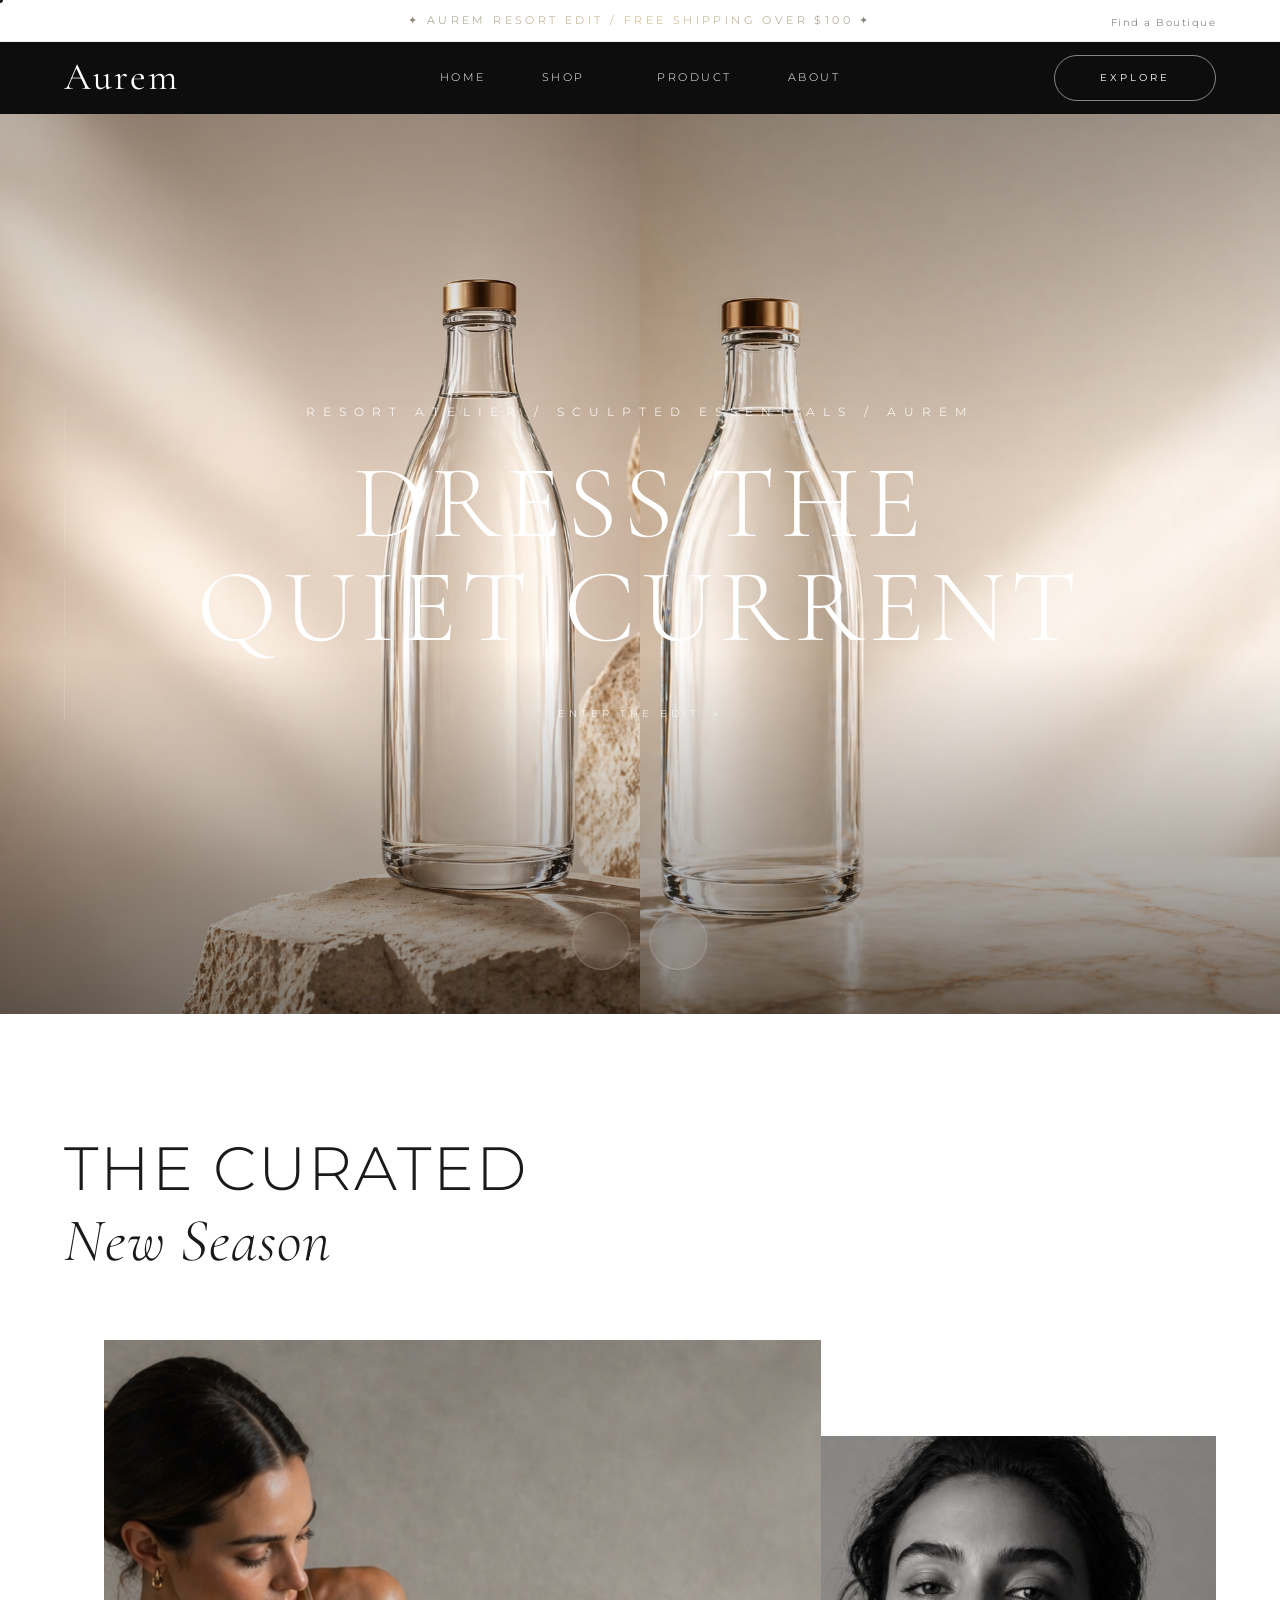
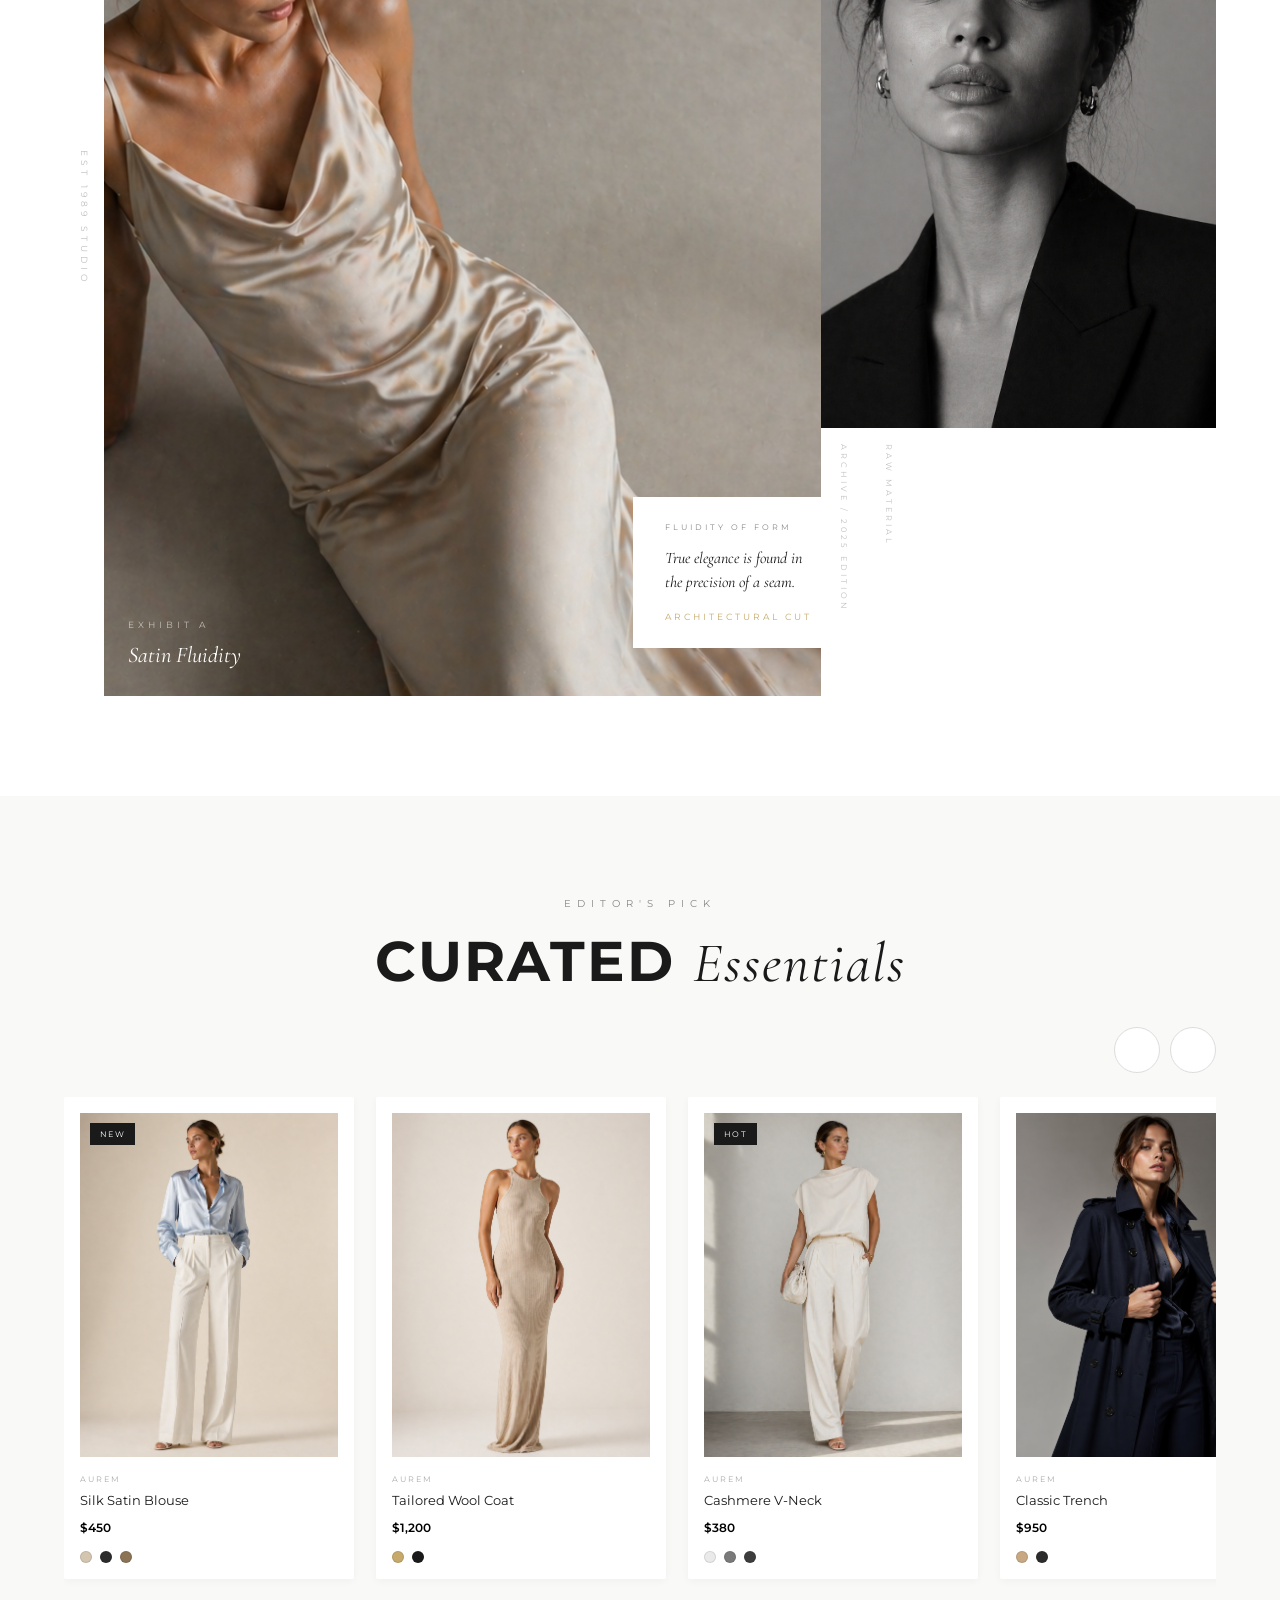
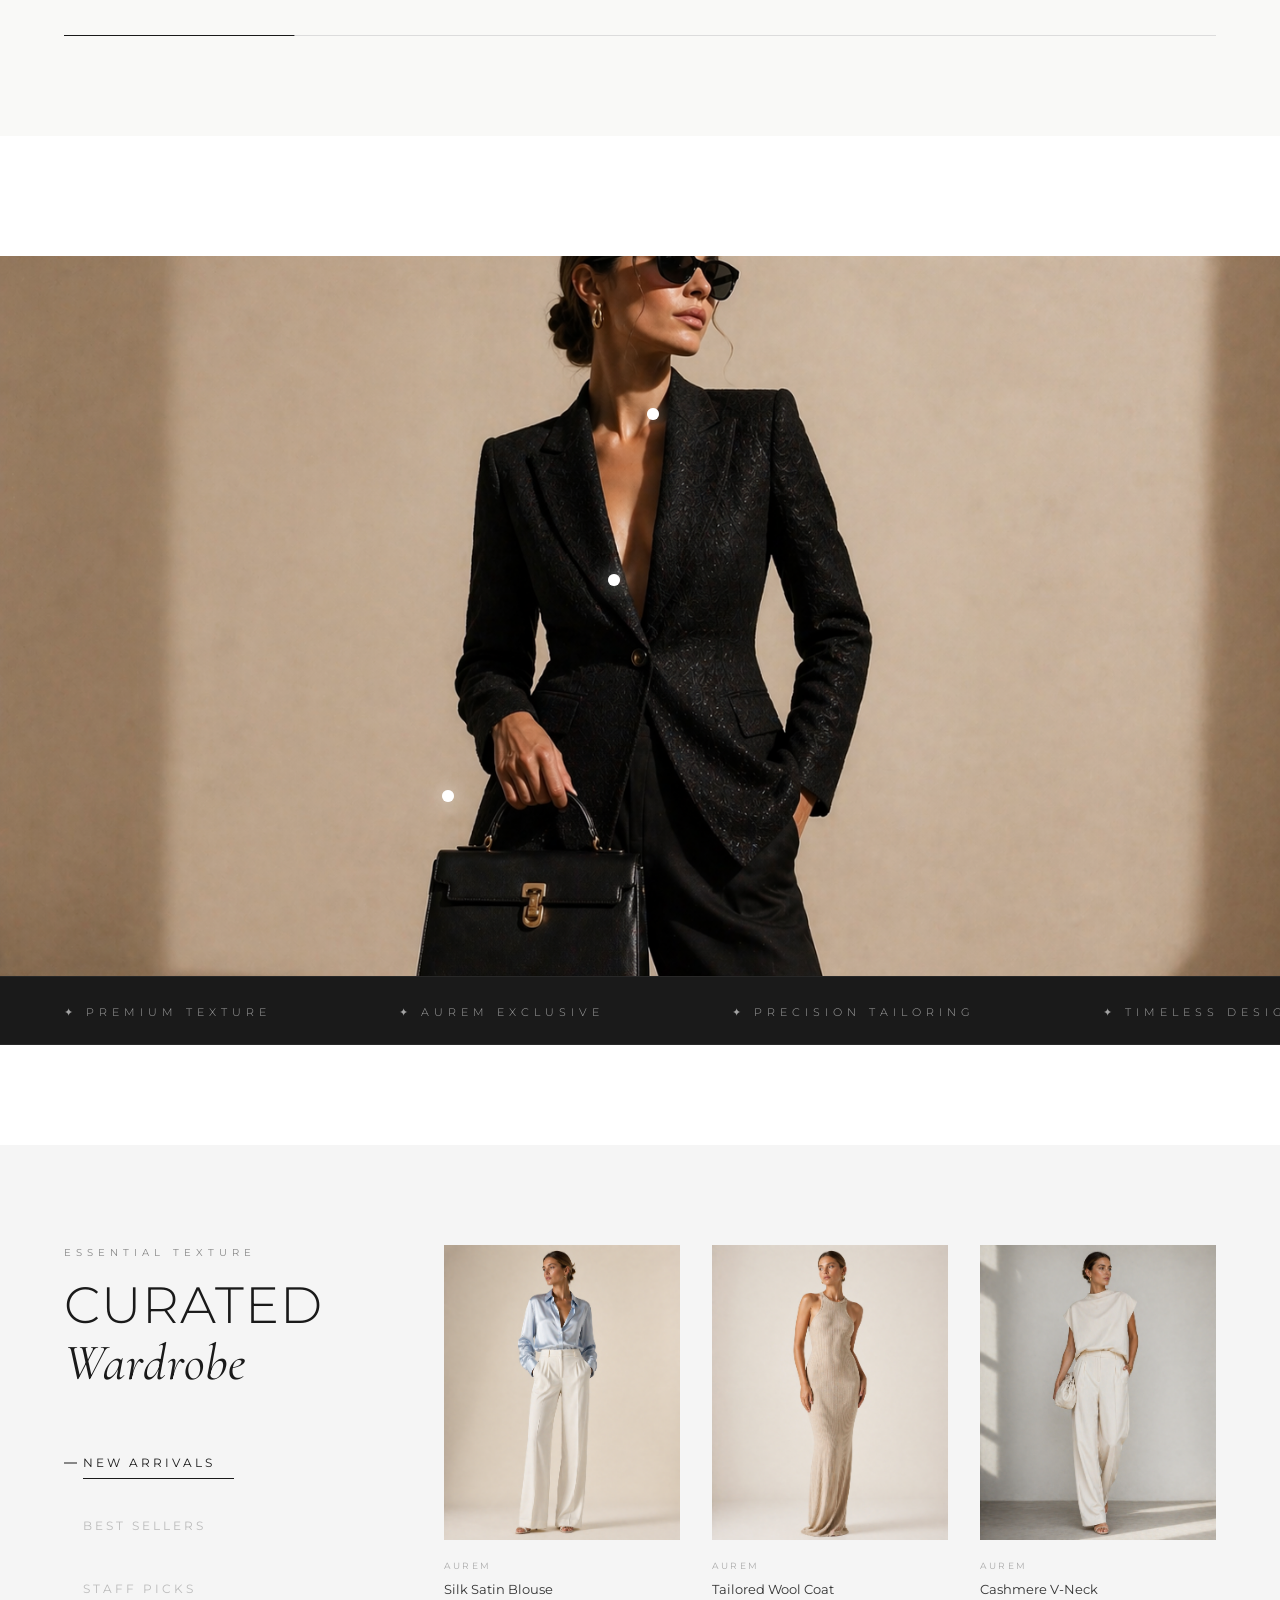
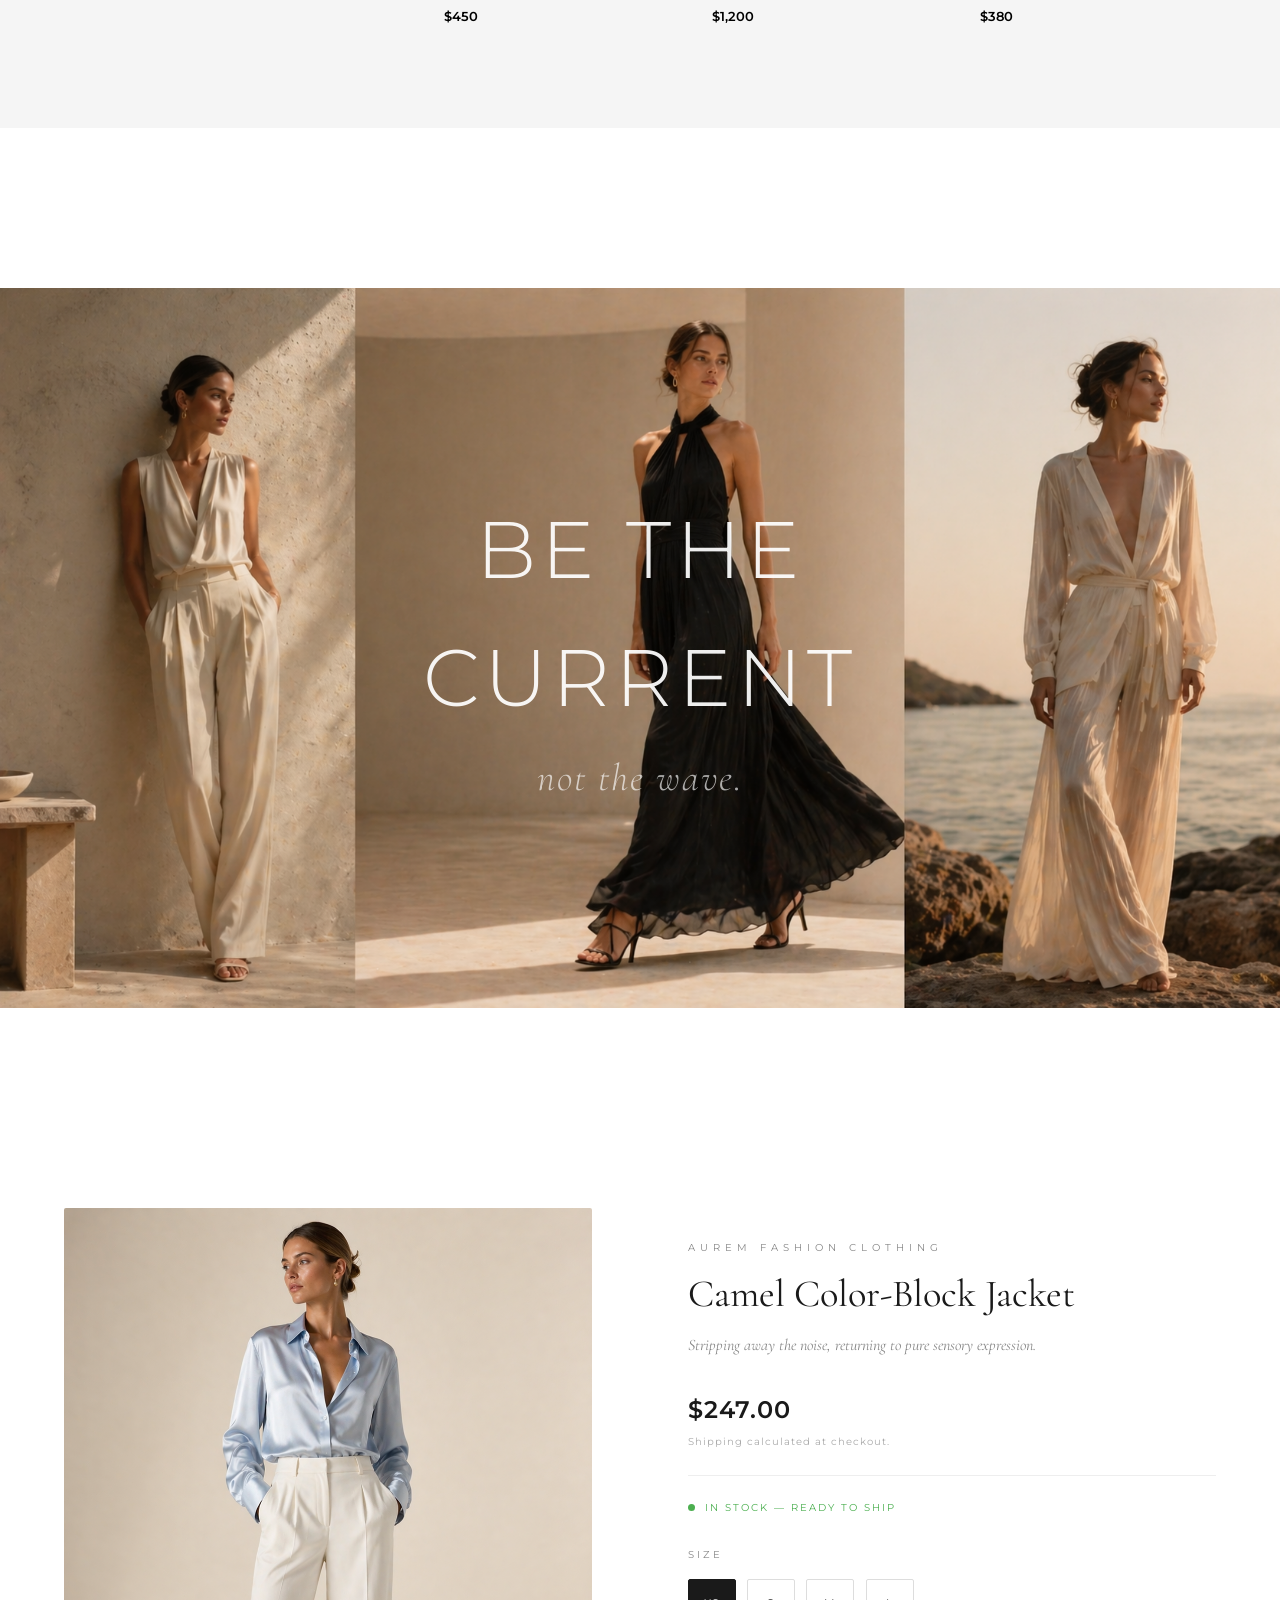
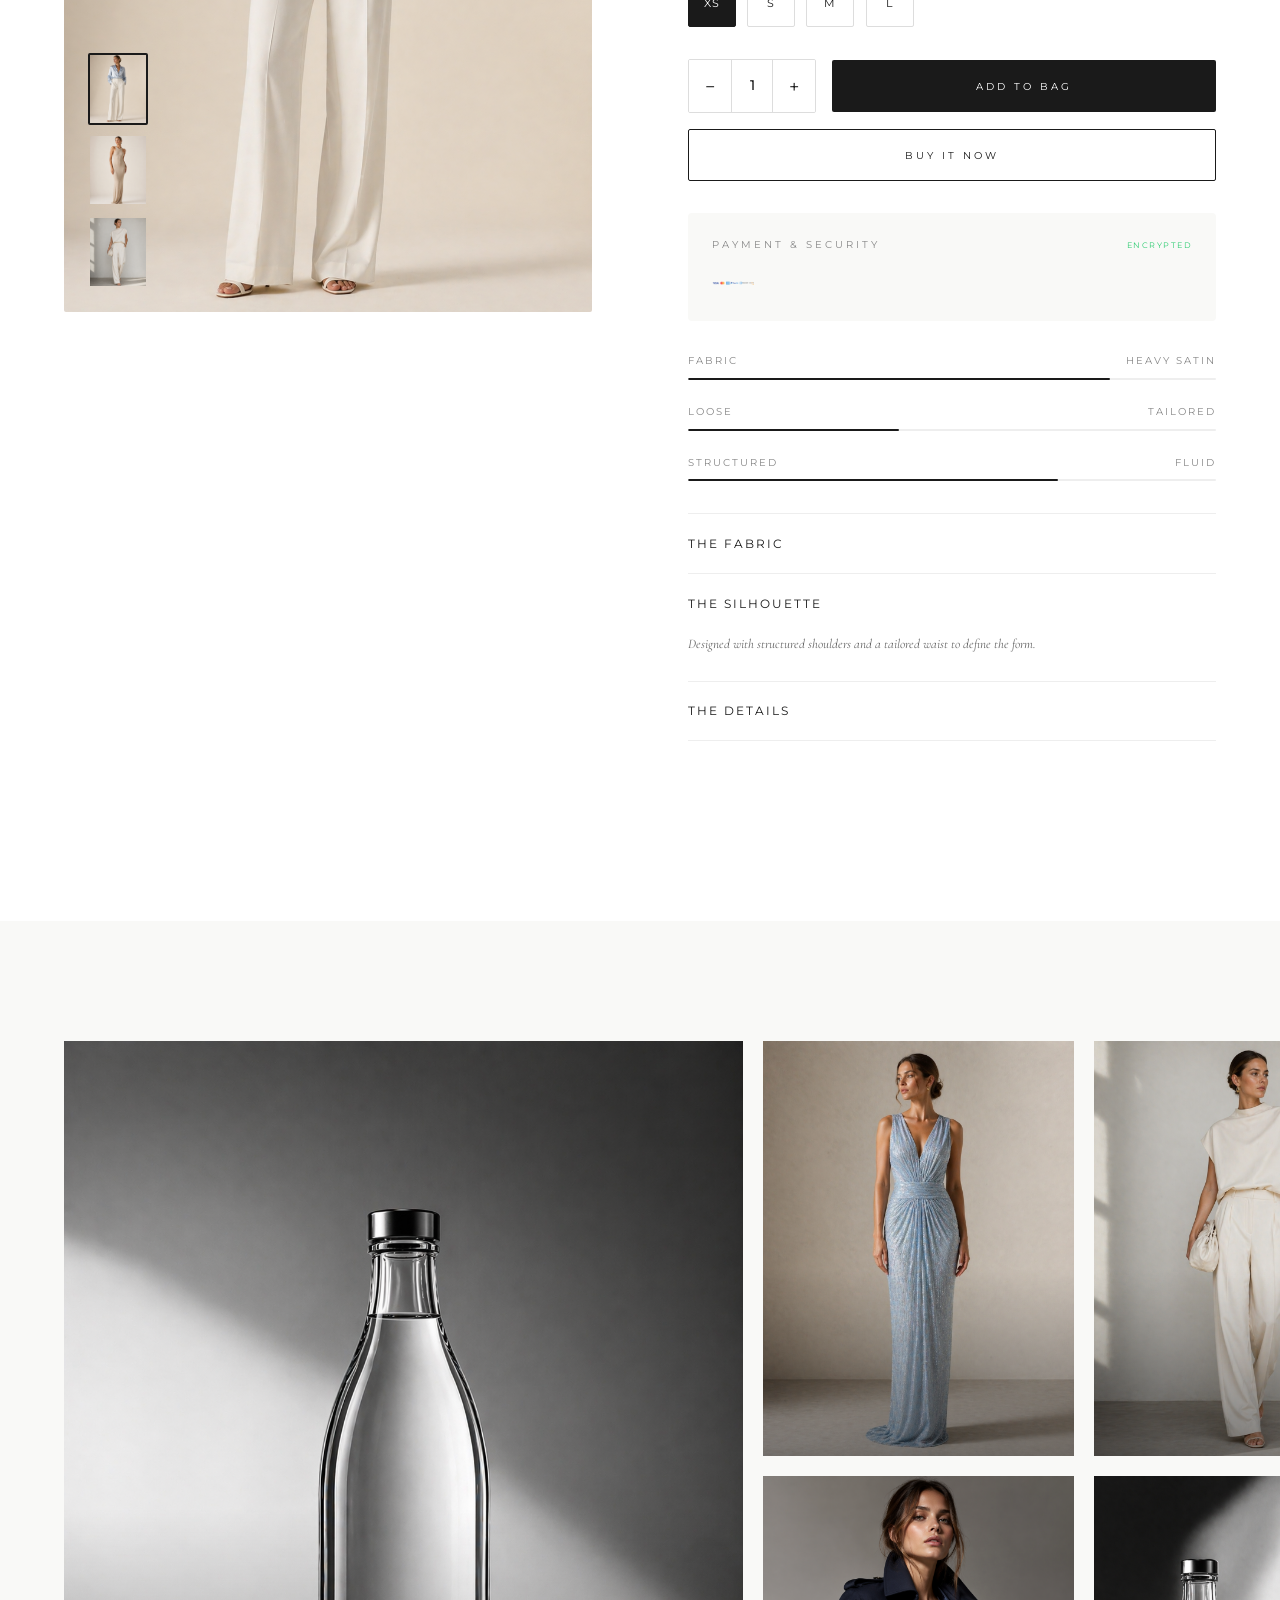
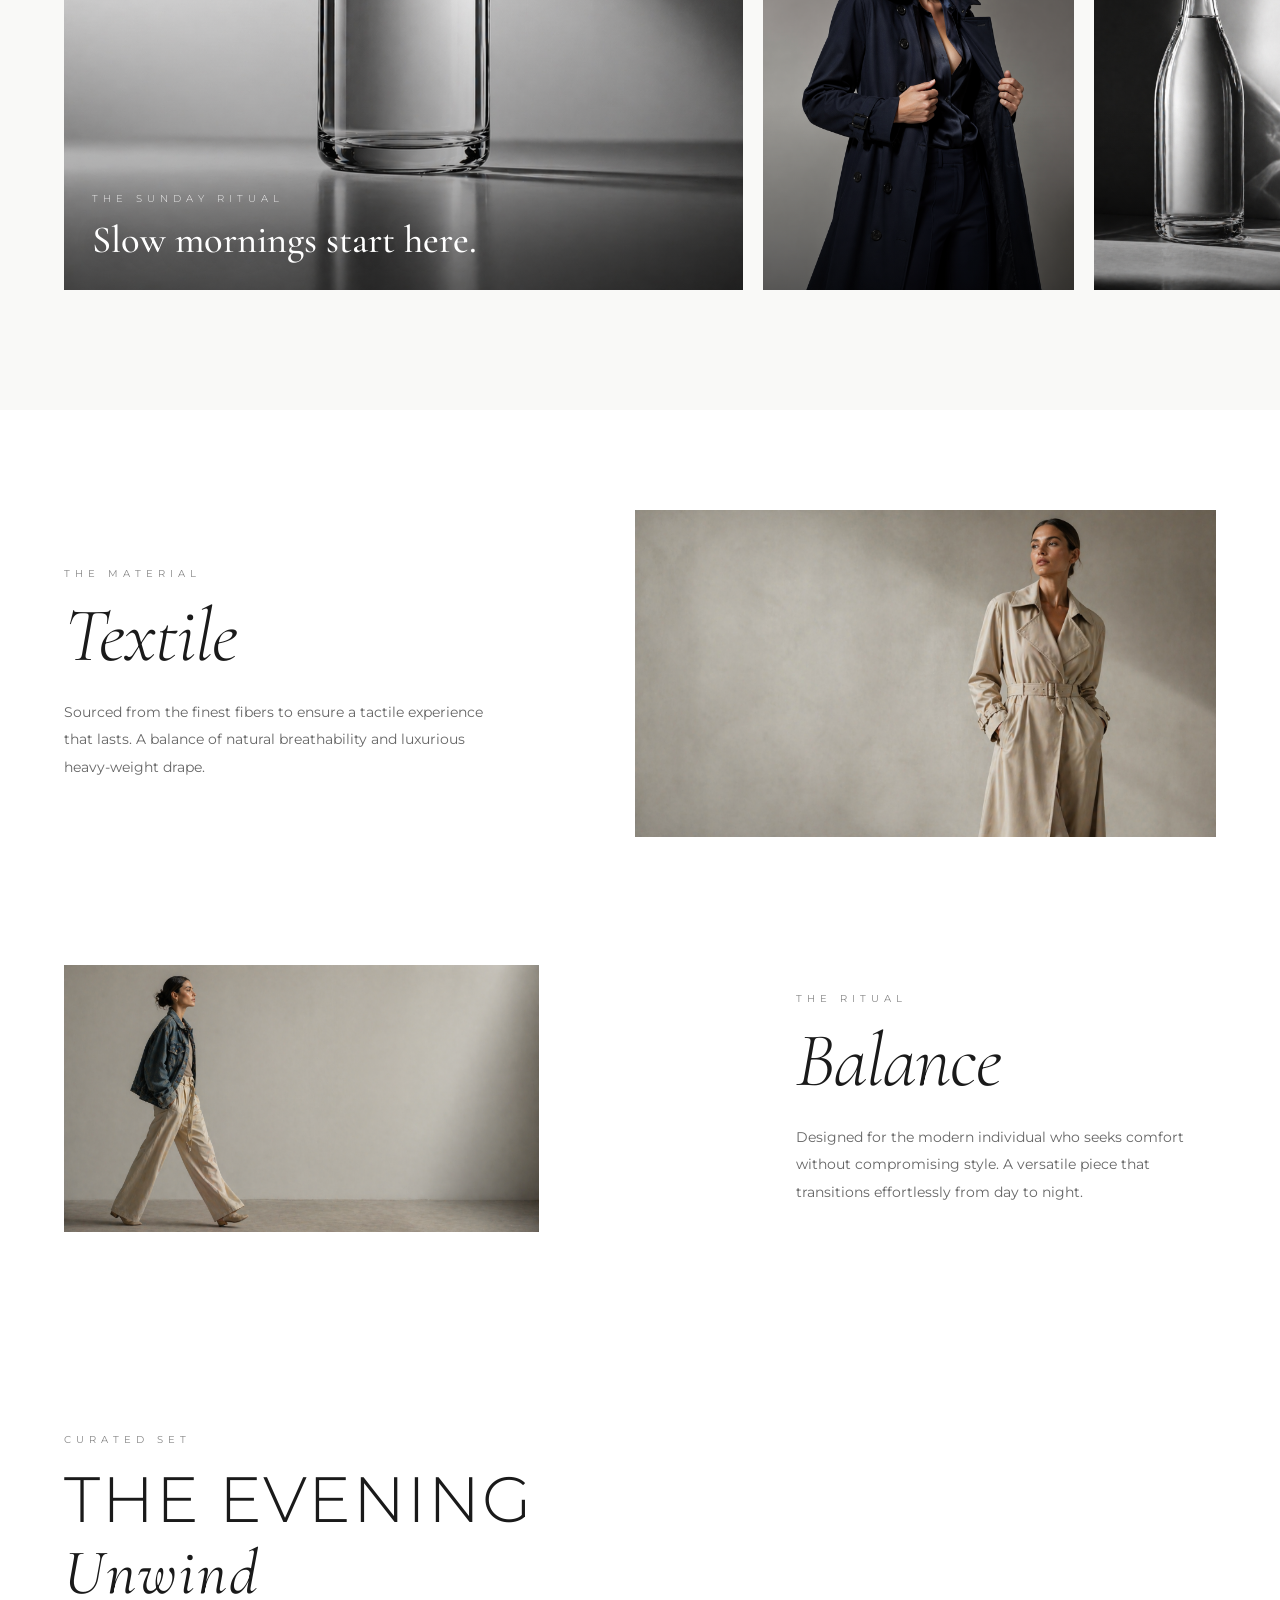
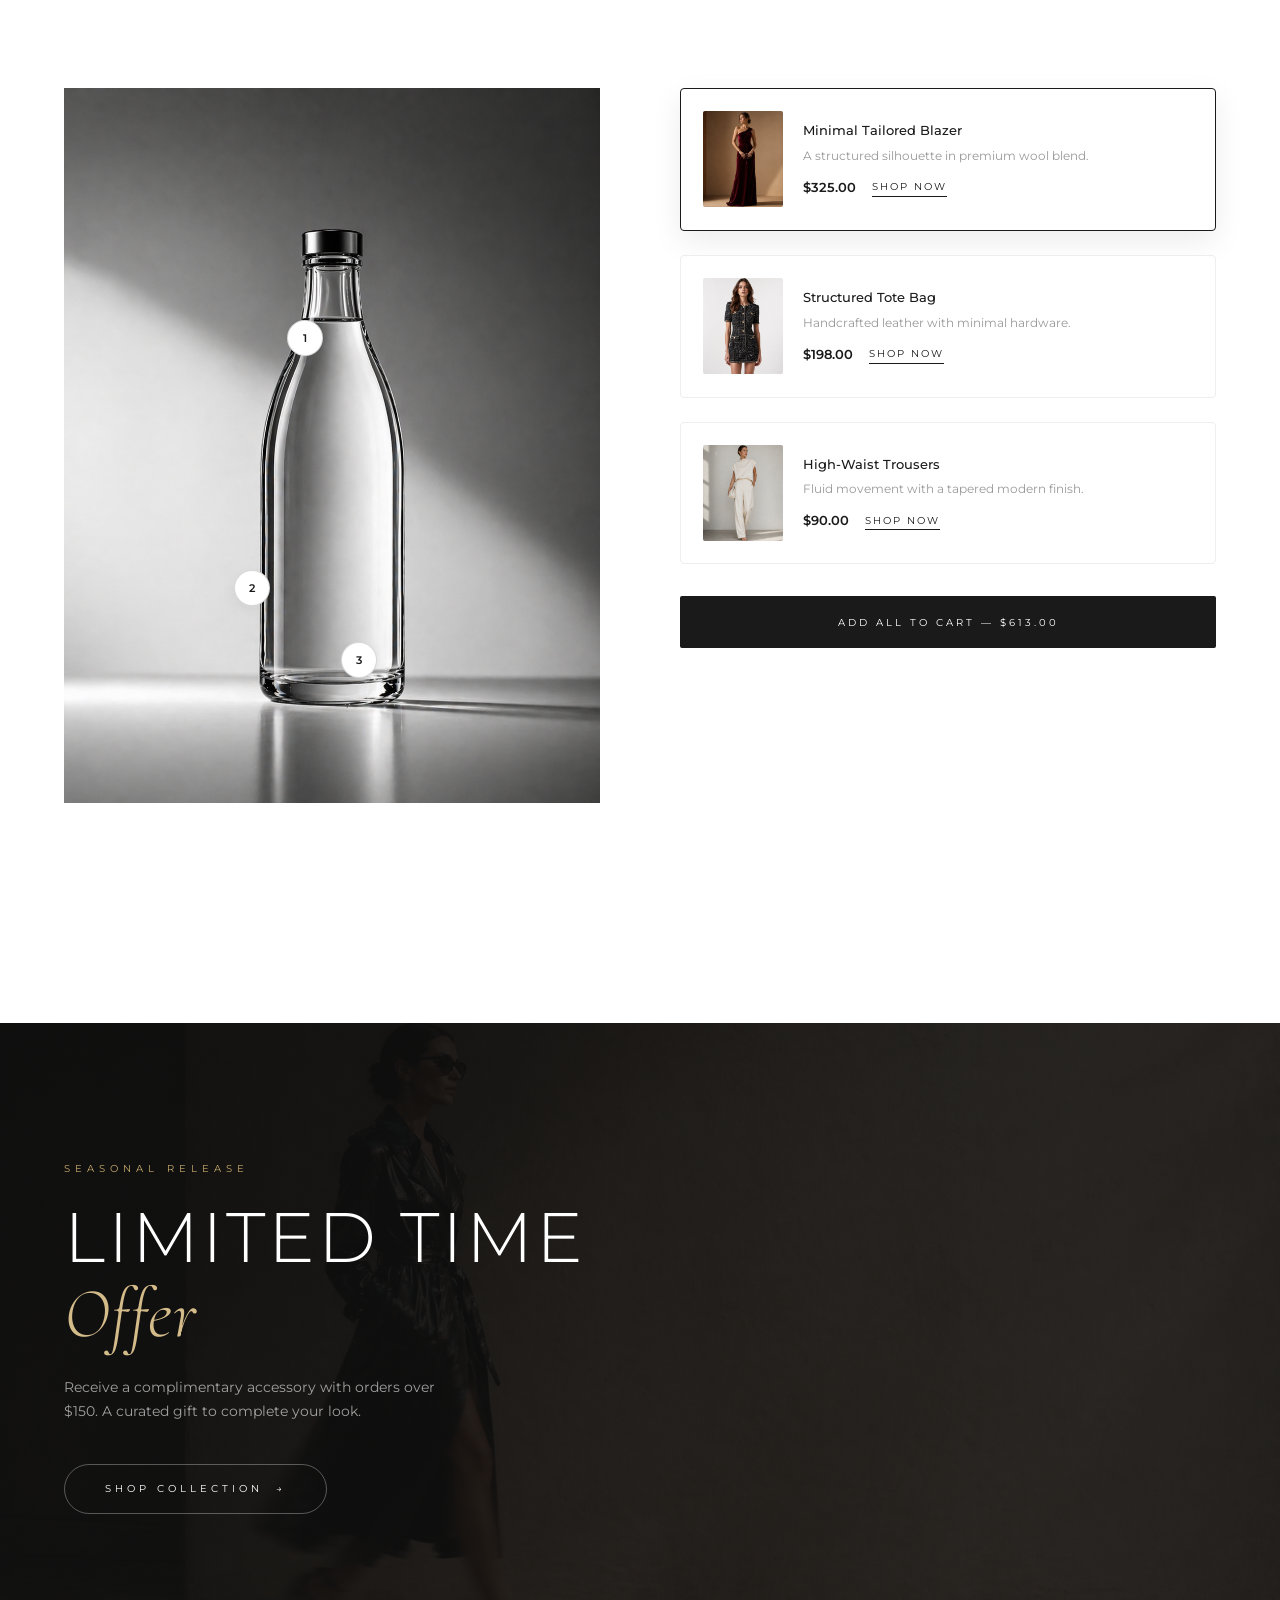
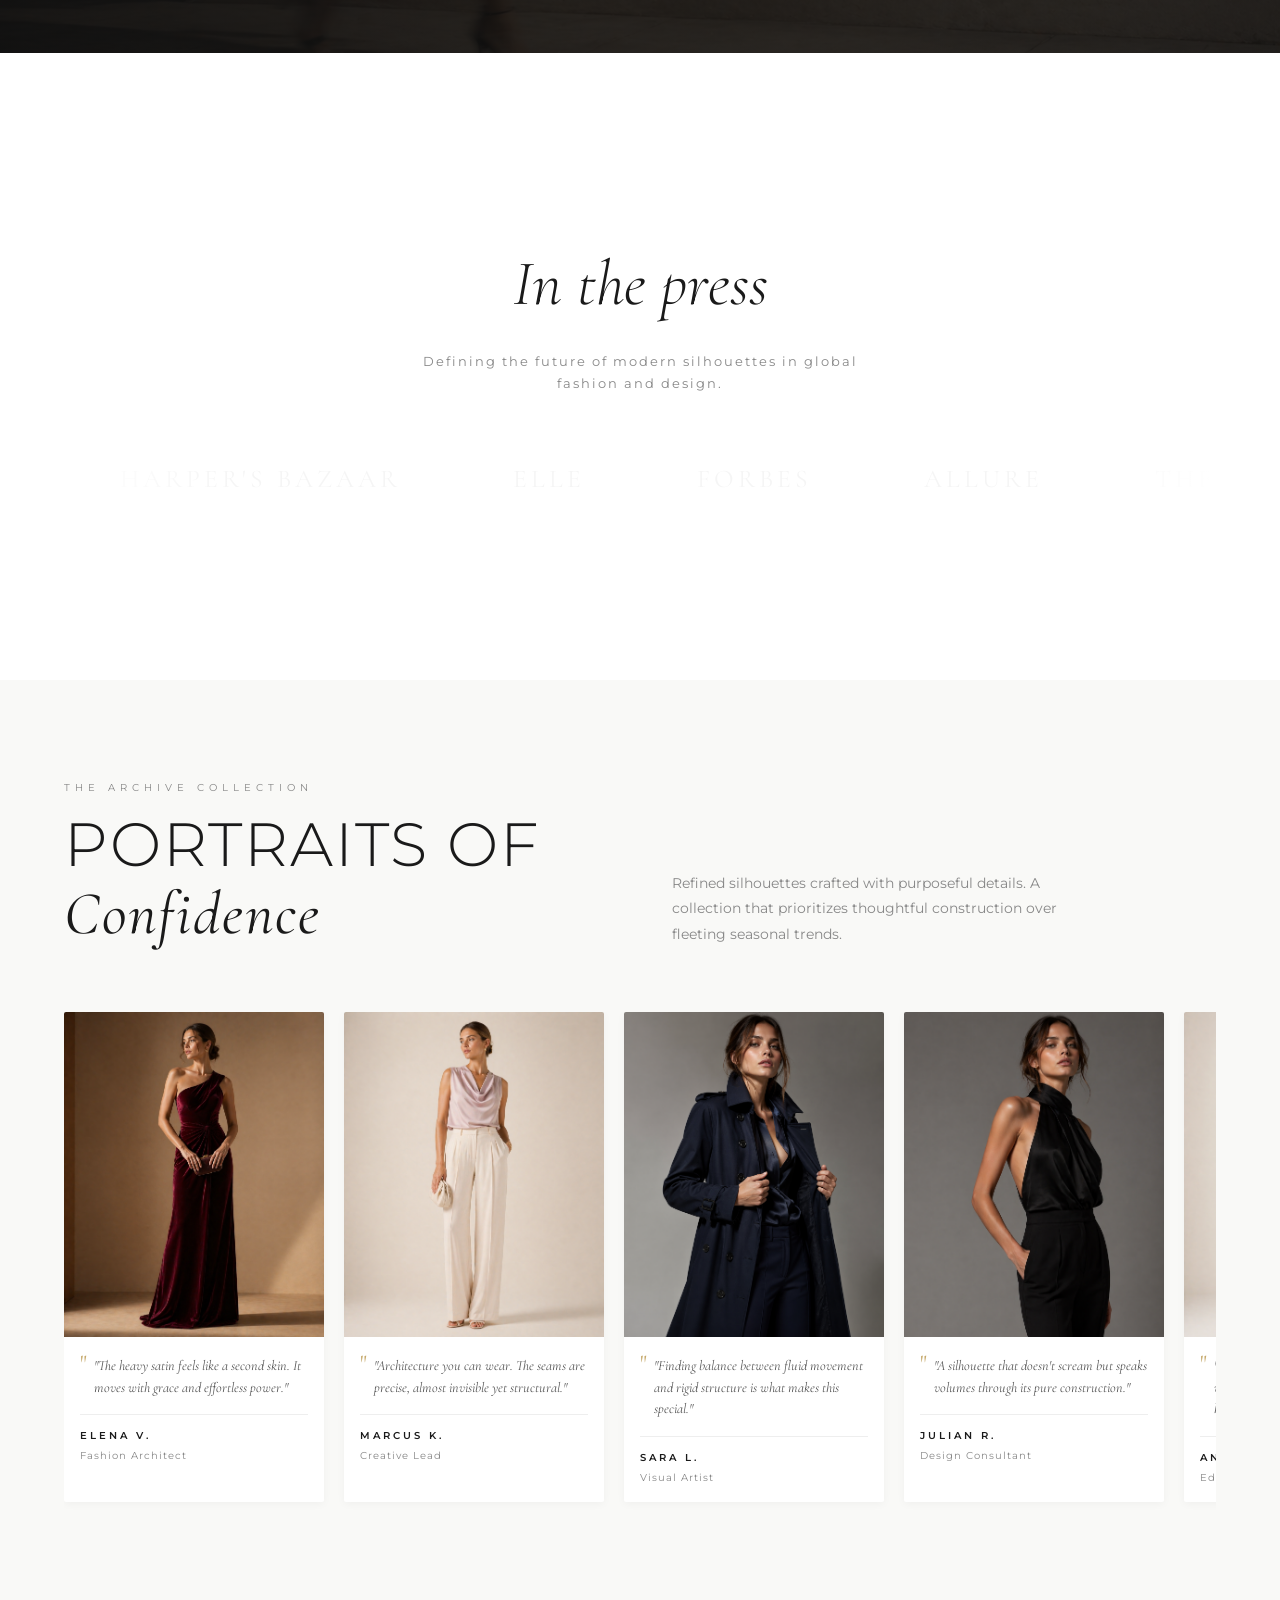
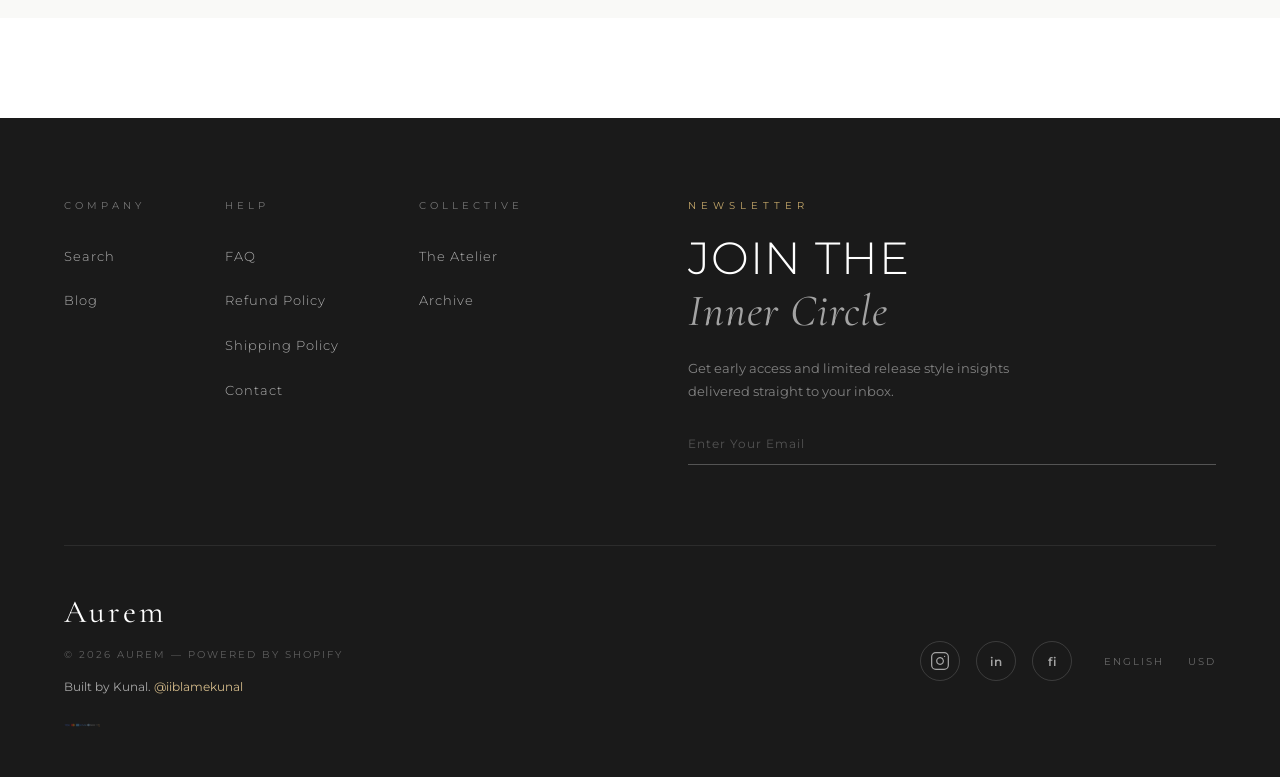
==== commit 4ada8592: "Expand pages and refine Aurem brand experience" ====
--- a/index.html
+++ b/index.html
@@ -4,8 +4,8 @@
 <head>
     <meta charset="UTF-8">
     <meta name="viewport" content="width=device-width, initial-scale=1.0">
-    <meta name="description" content="Avera — Premium bottled excellence. Craft meets purity in every silhouette.">
-    <title>Avera | Premium Split Slider</title>
+    <meta name="description" content="Aurem — Premium bottled excellence. Craft meets purity in every silhouette.">
+    <title>Aurem | Premium Split Slider</title>
     <link rel="icon" href="data:,">
 
     <!-- Google Fonts -->
@@ -37,7 +37,7 @@
             <div class="top-bar-container">
                 <div class="top-bar-left"></div>
                 <div class="top-bar-center">
-                    <p>✦ Free Shipping On Orders Over $100 ✦</p>
+                    <p>✦ AUREM RESORT EDIT / FREE SHIPPING OVER $100 ✦</p>
                 </div>
                 <div class="top-bar-right">
                     <a href="#" class="top-bar-link">Find a Boutique</a>
@@ -51,41 +51,32 @@
 
                 <!-- Logo -->
                 <div class="nav-left">
-                    <a href="#" class="logo" aria-label="Avera Home">Avera</a>
+                    <a href="#" class="logo" aria-label="Aurem Home">Aurem</a>
                 </div>
 
                 <!-- Nav Links -->
                 <div class="nav-center">
                     <ul class="nav-links" role="menubar">
                         <li role="none">
-                            <a href="#" class="nav-link" role="menuitem">HOME</a>
+                            <a href="index.html" class="nav-link" role="menuitem">HOME</a>
                         </li>
                         <li class="has-dropdown" role="none">
-                            <a href="#" class="nav-link" role="menuitem" aria-haspopup="true" aria-expanded="false">
+                            <a href="spring-2024.html" class="nav-link" role="menuitem" aria-haspopup="true" aria-expanded="false">
                                 SHOP <i data-lucide="chevron-down" class="dropdown-arrow" aria-hidden="true"></i>
                             </a>
                             <div class="dropdown" role="menu" aria-label="Shop">
                                 <ul>
-                                    <li><a href="#" role="menuitem">Spring 2024</a></li>
-                                    <li><a href="#" role="menuitem">Essential Noir</a></li>
-                                    <li><a href="#" role="menuitem">Artisan Series</a></li>
-                                </ul>
-                            </div>
-                        </li>
-                        <li class="has-dropdown" role="none">
-                            <a href="#" class="nav-link" role="menuitem" aria-haspopup="true" aria-expanded="false">
-                                COLLECTIONS <i data-lucide="chevron-down" class="dropdown-arrow" aria-hidden="true"></i>
-                            </a>
-                            <div class="dropdown" role="menu" aria-label="Collections">
-                                <ul>
-                                    <li><a href="#" role="menuitem">Limited Edition</a></li>
-                                    <li><a href="#" role="menuitem">Classic Collection</a></li>
-                                    <li><a href="#" role="menuitem">The Glass Series</a></li>
+                                    <li><a href="spring-2024.html" role="menuitem">Spring 2024</a></li>
+                                    <li><a href="essential-noir.html" role="menuitem">Essential Noir</a></li>
+                                    <li><a href="artisan-series.html" role="menuitem">Artisan Series</a></li>
                                 </ul>
                             </div>
                         </li>
                         <li role="none">
-                            <a href="#" class="nav-link" role="menuitem">ABOUT</a>
+                            <a href="product.html" class="nav-link" role="menuitem">PRODUCT</a>
+                        </li>
+                        <li role="none">
+                            <a href="about-us.html" class="nav-link" role="menuitem">ABOUT</a>
                         </li>
                     </ul>
                 </div>
@@ -104,7 +95,7 @@
                             <span class="cart-badge" aria-live="polite"></span>
                         </button>
                     </div>
-                    <a href="#" class="btn-explore">EXPLORE</a>
+                    <a href="spring-2024.html" class="btn-explore">EXPLORE</a>
                     <button id="mobile-toggle" class="mobile-menu-toggle" aria-label="Open navigation menu"
                         aria-expanded="false" aria-controls="mobile-menu">
                         <i data-lucide="menu" aria-hidden="true"></i>
@@ -123,11 +114,12 @@
         </button>
         <nav aria-label="Mobile navigation">
             <ul class="mobile-nav-links">
-                <li><a href="#">HOME</a></li>
-                <li><a href="#">SHOP</a></li>
-                <li><a href="#">COLLECTIONS</a></li>
-                <li><a href="#">ABOUT</a></li>
-                <li><a href="#">EXPLORE</a></li>
+                <li><a href="index.html">HOME</a></li>
+                <li><a href="spring-2024.html">SPRING 2024</a></li>
+                <li><a href="essential-noir.html">ESSENTIAL NOIR</a></li>
+                <li><a href="artisan-series.html">ARTISAN SERIES</a></li>
+                <li><a href="product.html">PRODUCT</a></li>
+                <li><a href="about-us.html">ABOUT</a></li>
             </ul>
         </nav>
     </div>
@@ -160,13 +152,13 @@
         <!-- Hero Text -->
         <div class="text-layer">
             <div class="text-content">
-                <p class="subtext">Premium Bottled Excellence</p>
+                <p class="subtext">Resort Atelier / Sculpted Essentials / Aurem</p>
                 <h1 class="main-heading">
-                    <span class="line">CRAFT MEETS</span>
-                    <span class="line">PURITY</span>
+                    <span class="line">DRESS THE</span>
+                    <span class="line">QUIET CURRENT</span>
                 </h1>
                 <button id="explore-btn" class="cta-btn" aria-label="Discover more about our collection">
-                    Discover More <span class="arrow" aria-hidden="true">→</span>
+                    Enter The Edit <span class="arrow" aria-hidden="true">→</span>
                 </button>
             </div>
         </div>
@@ -334,11 +326,11 @@
         <div class="ticker-strip" aria-hidden="true">
             <div class="ticker-content">
                 <span class="ticker-item">✦ PREMIUM TEXTURE</span>
-                <span class="ticker-item">✦ AVERA EXCLUSIVE</span>
+                <span class="ticker-item">✦ AUREM EXCLUSIVE</span>
                 <span class="ticker-item">✦ PRECISION TAILORING</span>
                 <span class="ticker-item">✦ TIMELESS DESIGN</span>
                 <span class="ticker-item">✦ PREMIUM TEXTURE</span>
-                <span class="ticker-item">✦ AVERA EXCLUSIVE</span>
+                <span class="ticker-item">✦ AUREM EXCLUSIVE</span>
                 <span class="ticker-item">✦ PRECISION TAILORING</span>
                 <span class="ticker-item">✦ TIMELESS DESIGN</span>
             </div>
@@ -428,7 +420,7 @@
 
             <!-- Right: Product Details -->
             <div class="product-details-panel">
-                <p class="brand-label-detail">AVERA FASHION CLOTHING</p>
+                <p class="brand-label-detail">AUREM FASHION CLOTHING</p>
                 <h1 class="product-title-detail">Camel Color-Block Jacket</h1>
                 <p class="product-subtitle-detail">Stripping away the noise, returning to pure sensory expression.</p>
 
@@ -808,7 +800,7 @@
 
                     <article class="portrait-card" role="listitem">
                         <figure class="portrait-img">
-                            <img src="staff-1.jpg" alt="Elena V. wearing Avera" loading="lazy">
+                            <img src="staff-1.jpg" alt="Elena V. wearing Aurem" loading="lazy">
                         </figure>
                         <blockquote class="portrait-content">
                             <p class="portrait-quote">"The heavy satin feels like a second skin. It moves with grace and
@@ -822,7 +814,7 @@
 
                     <article class="portrait-card" role="listitem">
                         <figure class="portrait-img">
-                            <img src="staff-3.jpg" alt="Marcus K. wearing Avera" loading="lazy">
+                            <img src="staff-3.jpg" alt="Marcus K. wearing Aurem" loading="lazy">
                         </figure>
                         <blockquote class="portrait-content">
                             <p class="portrait-quote">"Architecture you can wear. The seams are precise, almost
@@ -836,7 +828,7 @@
 
                     <article class="portrait-card" role="listitem">
                         <figure class="portrait-img">
-                            <img src="best-1.jpg" alt="Sara L. wearing Avera" loading="lazy">
+                            <img src="best-1.jpg" alt="Sara L. wearing Aurem" loading="lazy">
                         </figure>
                         <blockquote class="portrait-content">
                             <p class="portrait-quote">"Finding balance between fluid movement and rigid structure is
@@ -850,7 +842,7 @@
 
                     <article class="portrait-card" role="listitem">
                         <figure class="portrait-img">
-                            <img src="best-3.jpg" alt="Julian R. wearing Avera" loading="lazy">
+                            <img src="best-3.jpg" alt="Julian R. wearing Aurem" loading="lazy">
                         </figure>
                         <blockquote class="portrait-content">
                             <p class="portrait-quote">"A silhouette that doesn't scream but speaks volumes through its
@@ -864,7 +856,7 @@
 
                     <article class="portrait-card" role="listitem">
                         <figure class="portrait-img">
-                            <img src="new-2.jpg" alt="Anna S. wearing Avera" loading="lazy">
+                            <img src="new-2.jpg" alt="Anna S. wearing Aurem" loading="lazy">
                         </figure>
                         <blockquote class="portrait-content">
                             <p class="portrait-quote">"It's about the sensory experience. The weight, the drape, the
@@ -885,7 +877,7 @@
     <!-- ============================================================
          FOOTER
     ============================================================ -->
-    <footer class="main-footer" role="contentinfo">
+    <footer id="footer" class="main-footer" role="contentinfo">
         <div class="footer-container">
 
             <div class="footer-top">
@@ -939,8 +931,8 @@
             <!-- Footer Bottom -->
             <div class="footer-bottom">
                 <div class="bottom-left">
-                    <a href="#" class="footer-logo" aria-label="Avera home">Avera</a>
-                    <p class="copyright">© 2026 AVERA — POWERED BY SHOPIFY</p>
+                    <a href="#" class="footer-logo" aria-label="Aurem home">Aurem</a>
+                    <p class="copyright">© 2026 AUREM — POWERED BY SHOPIFY</p>
                     <p class="footer-credit">
                         Built by Kunal.
                         <a href="https://instagram.com/iiblamekunal" target="_blank" rel="noopener noreferrer">@iiblamekunal</a>
@@ -953,7 +945,7 @@
                 <div class="bottom-right">
                     <div class="footer-socials">
                         <a href="https://instagram.com/iiblamekunal" target="_blank" rel="noopener noreferrer"
-                            class="social-icon" aria-label="Follow Avera on Instagram">
+                            class="social-icon" aria-label="Follow Aurem on Instagram">
                             <svg width="20" height="20" viewBox="0 0 24 24" fill="none" stroke="currentColor"
                                 stroke-width="1.5" stroke-linecap="round" stroke-linejoin="round" aria-hidden="true">
                                 <rect x="2" y="2" width="20" height="20" rx="5" ry="5"></rect>
--- a/style.css
+++ b/style.css
@@ -383,10 +383,13 @@
 .top-bar-center p {
     font-size: 0.68rem;
     font-weight: 300;
-    letter-spacing: 2px;
-    color: #444;
+    letter-spacing: 3.4px;
     text-transform: uppercase;
     text-align: center;
+    background: linear-gradient(90deg, rgba(45, 45, 45, 0.62), rgba(198, 169, 107, 0.98), rgba(45, 45, 45, 0.62));
+    -webkit-background-clip: text;
+    background-clip: text;
+    color: transparent;
 }
 
 .top-bar-right {
@@ -933,9 +936,9 @@
 .subtext {
     font-family: var(--font-sans);
     font-size: 0.72rem;
-    letter-spacing: 7px;
+    letter-spacing: 8px;
     margin-bottom: 1.8rem;
-    color: rgba(255, 255, 255, 0.75);
+    color: rgba(255, 255, 255, 0.82);
     text-transform: uppercase;
     display: block;
 }
@@ -3988,6 +3991,447 @@
 
 
 /* ============================================================
+   27. COLLECTION JSX PAGES
+   ============================================================ */
+.collection-page-shell {
+    min-height: 100vh;
+    background: var(--color-white);
+}
+
+.about-page-body {
+    background: var(--color-white);
+}
+
+.collection-header .navbar,
+.collection-navbar {
+    background: rgba(13, 13, 13, 0.78);
+    backdrop-filter: blur(18px);
+}
+
+.collection-page {
+    padding-top: 108px;
+}
+
+.collection-hero {
+    position: relative;
+    min-height: calc(100vh - 108px);
+    display: grid;
+    align-items: stretch;
+}
+
+.collection-hero-media {
+    position: absolute;
+    inset: 0;
+}
+
+.collection-hero-media img {
+    width: 100%;
+    height: 100%;
+    object-fit: cover;
+    display: block;
+}
+
+.collection-hero-overlay {
+    position: absolute;
+    inset: 0;
+    background:
+        linear-gradient(90deg, rgba(13, 13, 13, 0.72) 0%, rgba(13, 13, 13, 0.38) 45%, rgba(13, 13, 13, 0.22) 100%),
+        linear-gradient(180deg, rgba(13, 13, 13, 0.15) 0%, rgba(13, 13, 13, 0.45) 100%);
+}
+
+.collection-hero-copy {
+    position: relative;
+    z-index: 2;
+    width: min(100%, var(--container-max));
+    margin: 0 auto;
+    padding: 8rem var(--container-pad) 5rem;
+    display: flex;
+    flex-direction: column;
+    justify-content: flex-end;
+    min-height: calc(100vh - 108px);
+    color: var(--color-white);
+}
+
+.collection-kicker {
+    font-size: 0.72rem;
+    letter-spacing: 5px;
+    text-transform: uppercase;
+    color: rgba(255, 255, 255, 0.68);
+    margin-bottom: 1.4rem;
+}
+
+.collection-title {
+    display: flex;
+    flex-direction: column;
+    gap: 0.15em;
+    font-family: var(--font-sans);
+    font-size: clamp(3.8rem, 9vw, 7.6rem);
+    font-weight: 300;
+    text-transform: uppercase;
+    letter-spacing: 4px;
+    line-height: 0.95;
+    margin-bottom: 1.6rem;
+}
+
+.collection-subtitle {
+    max-width: 620px;
+    font-size: 1rem;
+    line-height: 1.9;
+    color: rgba(255, 255, 255, 0.8);
+    margin-bottom: 2.2rem;
+}
+
+.collection-hero-actions {
+    display: flex;
+    align-items: center;
+    gap: 1.5rem;
+    flex-wrap: wrap;
+}
+
+.collection-primary-cta {
+    background: rgba(255, 255, 255, 0.08);
+}
+
+.collection-accent {
+    font-family: var(--font-serif);
+    font-style: italic;
+    font-size: 1.05rem;
+    color: rgba(255, 255, 255, 0.72);
+}
+
+.collection-story,
+.collection-products,
+.collection-banner {
+    padding-left: var(--container-pad);
+    padding-right: var(--container-pad);
+}
+
+.collection-story-grid,
+.collection-banner,
+.collection-products-header,
+.collection-products-grid {
+    max-width: var(--container-max);
+    margin-left: auto;
+    margin-right: auto;
+}
+
+.collection-story-grid {
+    display: grid;
+    grid-template-columns: minmax(280px, 0.8fr) minmax(360px, 1.2fr);
+    gap: 4rem;
+    align-items: center;
+}
+
+.collection-section-title {
+    font-family: var(--font-serif);
+    font-size: clamp(2.3rem, 4.8vw, 4.5rem);
+    font-weight: 400;
+    line-height: 1.02;
+    margin: 0.35rem 0 1.4rem;
+    color: var(--color-charcoal);
+}
+
+.collection-story-copy p,
+.collection-banner-text p {
+    max-width: 520px;
+    font-size: 0.92rem;
+    line-height: 1.95;
+    color: #666;
+}
+
+.collection-story-image,
+.collection-banner-image {
+    overflow: hidden;
+    background: var(--color-light-gray);
+}
+
+.collection-story-image img,
+.collection-banner-image img {
+    width: 100%;
+    aspect-ratio: 16 / 9;
+    object-fit: cover;
+    display: block;
+}
+
+.collection-products-header {
+    margin-bottom: 2.4rem;
+}
+
+.collection-products-grid {
+    display: grid;
+    grid-template-columns: repeat(4, minmax(0, 1fr));
+    gap: 1.4rem;
+}
+
+.collection-product-card {
+    border: 1px solid var(--color-mid-gray);
+    background: var(--color-white);
+    transition: transform var(--dur-fast) ease, box-shadow var(--dur-base) ease, border-color var(--dur-fast) ease;
+}
+
+.collection-product-card:hover {
+    transform: translateY(-4px);
+    box-shadow: var(--shadow-md);
+    border-color: #ddd0b6;
+}
+
+.collection-product-media {
+    display: block;
+    overflow: hidden;
+    background: var(--color-light-gray);
+}
+
+.collection-product-media img {
+    width: 100%;
+    aspect-ratio: 3 / 4;
+    object-fit: cover;
+    display: block;
+    transition: transform var(--dur-slow) var(--ease-cinema);
+}
+
+.collection-product-card:hover .collection-product-media img {
+    transform: scale(1.04);
+}
+
+.collection-product-info {
+    padding: 1rem 1rem 1.1rem;
+}
+
+.collection-product-brand {
+    display: inline-block;
+    font-size: 0.6rem;
+    letter-spacing: 3px;
+    color: var(--color-text-muted);
+    margin-bottom: 0.55rem;
+}
+
+.collection-product-info h3 {
+    font-size: 0.9rem;
+    font-weight: 500;
+    color: var(--color-charcoal);
+    margin-bottom: 0.85rem;
+}
+
+.collection-product-row {
+    display: flex;
+    align-items: center;
+    justify-content: space-between;
+    gap: 1rem;
+    font-size: 0.78rem;
+}
+
+.collection-product-row a {
+    font-size: 0.62rem;
+    letter-spacing: 2px;
+    text-transform: uppercase;
+    border-bottom: 1px solid currentColor;
+    padding-bottom: 1px;
+}
+
+.collection-banner {
+    display: grid;
+    grid-template-columns: minmax(280px, 0.85fr) minmax(360px, 1.15fr);
+    gap: 4rem;
+    align-items: center;
+}
+
+.about-page {
+    padding-top: 108px;
+}
+
+.about-hero {
+    position: relative;
+    min-height: calc(88vh - 108px);
+}
+
+.about-hero-media {
+    position: absolute;
+    inset: 0;
+}
+
+.about-hero-media img {
+    width: 100%;
+    height: 100%;
+    object-fit: cover;
+    display: block;
+}
+
+.about-hero-overlay {
+    position: absolute;
+    inset: 0;
+    background: linear-gradient(90deg, rgba(13, 13, 13, 0.78) 0%, rgba(13, 13, 13, 0.38) 52%, rgba(13, 13, 13, 0.22) 100%);
+}
+
+.about-hero-copy {
+    position: relative;
+    z-index: 2;
+    width: min(100%, var(--container-max));
+    min-height: calc(88vh - 108px);
+    margin: 0 auto;
+    padding: 8rem var(--container-pad) 5rem;
+    display: flex;
+    flex-direction: column;
+    justify-content: flex-end;
+    color: var(--color-white);
+}
+
+.about-grid {
+    max-width: var(--container-max);
+    margin: 0 auto;
+    padding: 0 var(--container-pad);
+    display: grid;
+    grid-template-columns: repeat(2, minmax(0, 1fr));
+    gap: 2rem;
+    align-items: stretch;
+}
+
+.about-grid-reverse {
+    grid-template-columns: repeat(2, minmax(0, 1fr));
+}
+
+.about-card,
+.about-image-card,
+.about-value-card {
+    background: var(--color-off-white);
+}
+
+.about-card {
+    padding: 3rem;
+    display: flex;
+    flex-direction: column;
+    justify-content: center;
+}
+
+.about-card p {
+    font-size: 0.95rem;
+    line-height: 1.9;
+    color: #666;
+    max-width: 540px;
+}
+
+.about-image-card {
+    overflow: hidden;
+}
+
+.about-image-card img {
+    width: 100%;
+    height: 100%;
+    min-height: 420px;
+    object-fit: cover;
+    display: block;
+}
+
+.about-links {
+    display: flex;
+    gap: 1rem;
+    flex-wrap: wrap;
+    margin-top: 1.5rem;
+}
+
+.about-links a {
+    font-size: 0.7rem;
+    letter-spacing: 2px;
+    text-transform: uppercase;
+    padding: 0.9rem 1.2rem;
+    border: 1px solid #d9d0c2;
+    transition: border-color var(--dur-fast) ease, transform var(--dur-fast) ease;
+}
+
+.about-links a:hover {
+    border-color: var(--color-charcoal);
+    transform: translateY(-2px);
+}
+
+.about-values {
+    max-width: var(--container-max);
+    margin: 0 auto;
+    padding: 0 var(--container-pad) 110px;
+}
+
+.about-values-header {
+    max-width: 740px;
+    margin-bottom: 2rem;
+}
+
+.about-values-grid {
+    display: grid;
+    grid-template-columns: repeat(3, minmax(0, 1fr));
+    gap: 1.5rem;
+}
+
+.about-value-card {
+    padding: 2rem;
+    border: 1px solid var(--color-mid-gray);
+}
+
+.about-value-card h3 {
+    font-size: 1rem;
+    font-weight: 500;
+    margin-bottom: 0.8rem;
+    color: var(--color-charcoal);
+}
+
+.about-value-card p {
+    font-size: 0.85rem;
+    line-height: 1.8;
+    color: #777;
+}
+
+@media (max-width: 1024px) {
+    .collection-products-grid {
+        grid-template-columns: repeat(2, minmax(0, 1fr));
+    }
+
+    .collection-story-grid,
+    .collection-banner,
+    .about-grid,
+    .about-grid-reverse,
+    .about-values-grid {
+        grid-template-columns: 1fr;
+    }
+}
+
+@media (max-width: 768px) {
+    .collection-page {
+        padding-top: 92px;
+    }
+
+    .about-page {
+        padding-top: 92px;
+    }
+
+    .collection-hero,
+    .collection-hero-copy,
+    .about-hero,
+    .about-hero-copy {
+        min-height: auto;
+    }
+
+    .collection-hero-copy {
+        padding-top: 7rem;
+    }
+
+    .collection-title {
+        font-size: clamp(2.8rem, 14vw, 4.8rem);
+    }
+
+    .collection-subtitle {
+        font-size: 0.9rem;
+    }
+}
+
+@media (max-width: 640px) {
+    .collection-products-grid {
+        grid-template-columns: 1fr;
+    }
+
+    .collection-hero-actions {
+        align-items: flex-start;
+        flex-direction: column;
+    }
+}
+
+/* ============================================================
    27. PRINT
    ============================================================ */
 @media print {
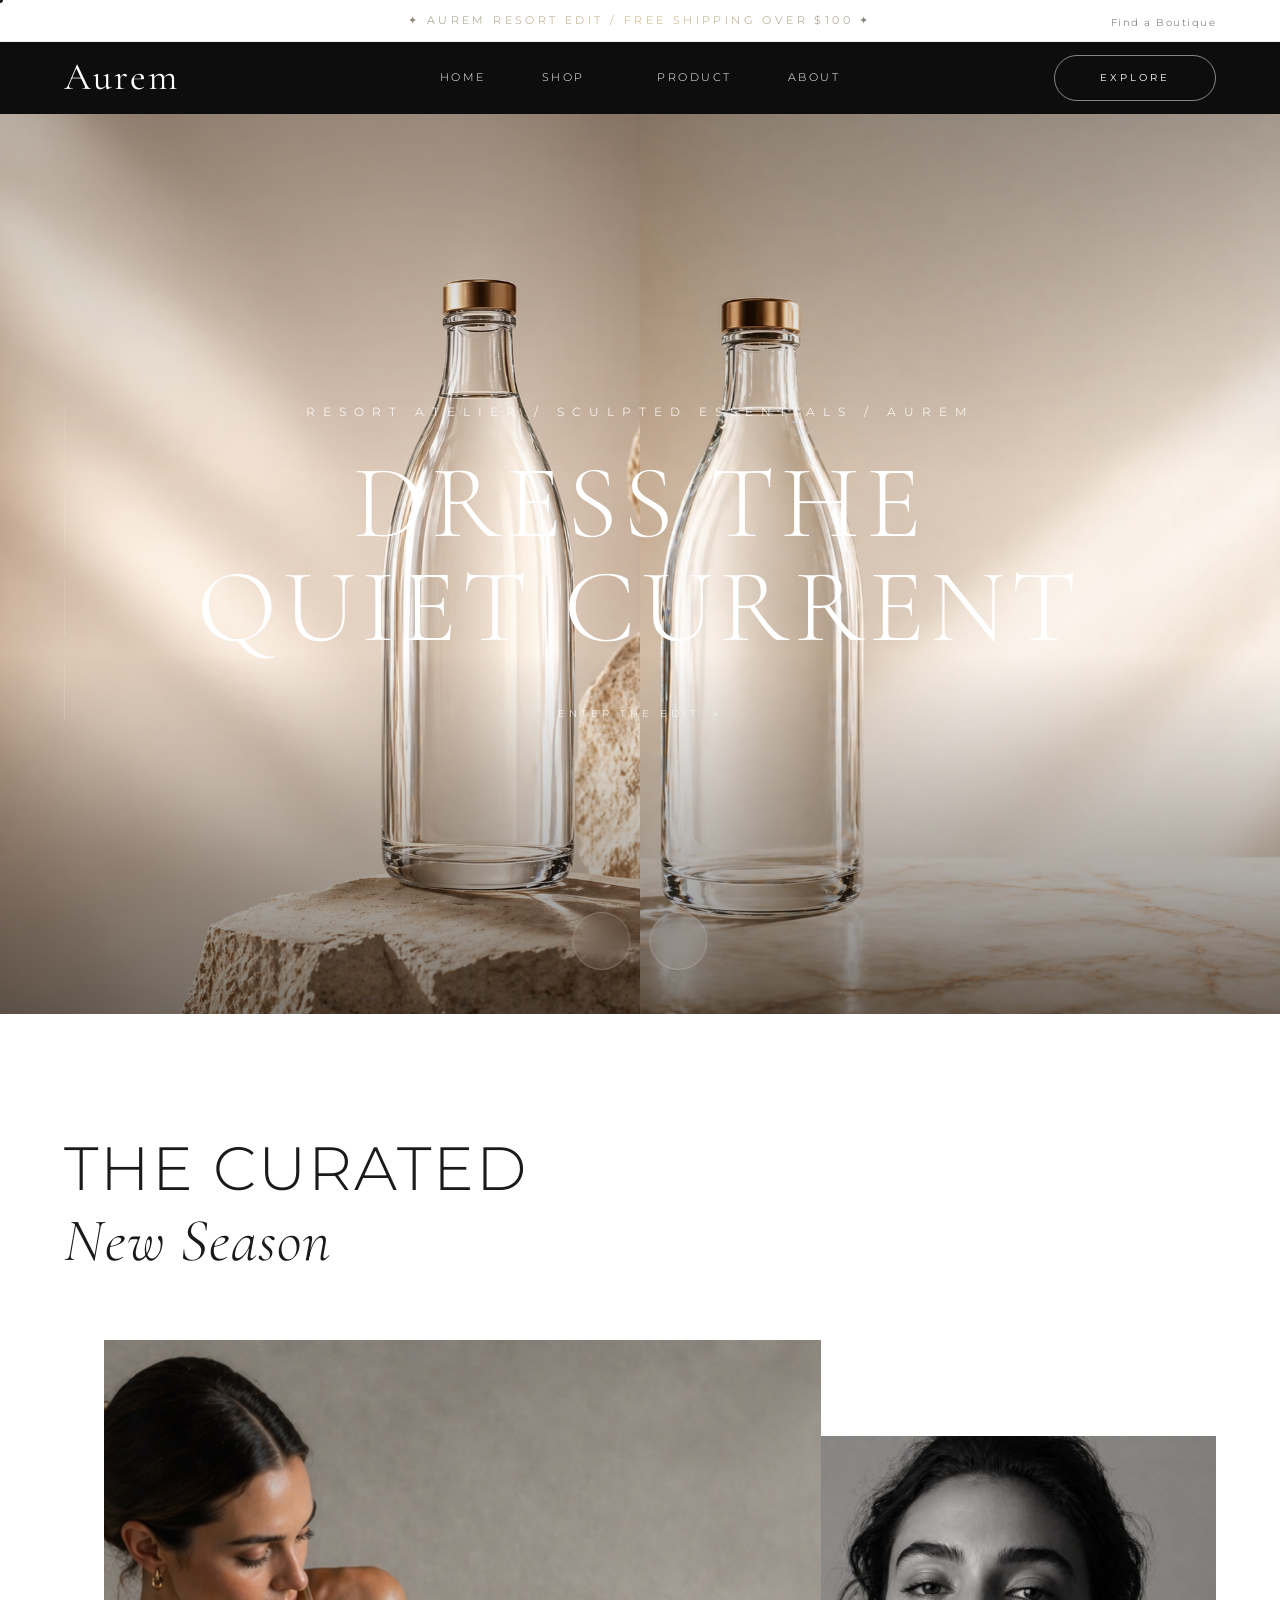
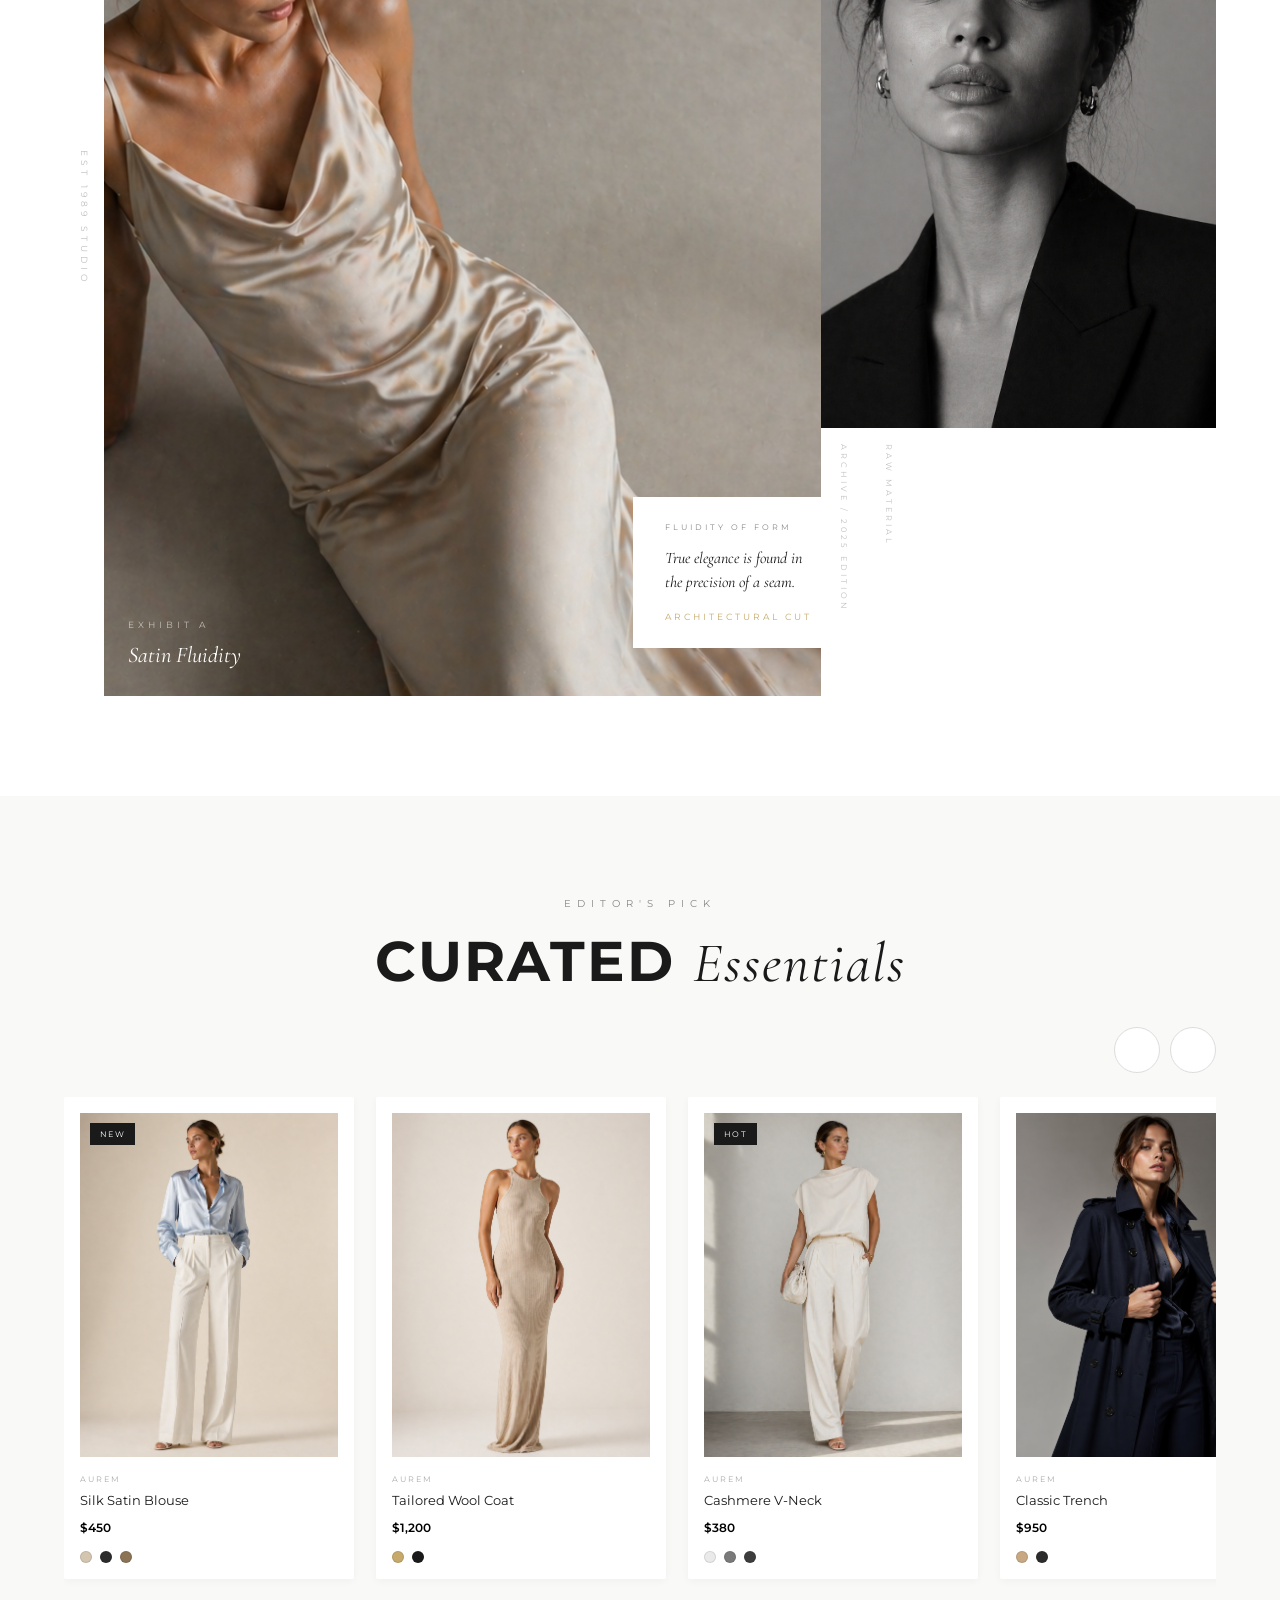
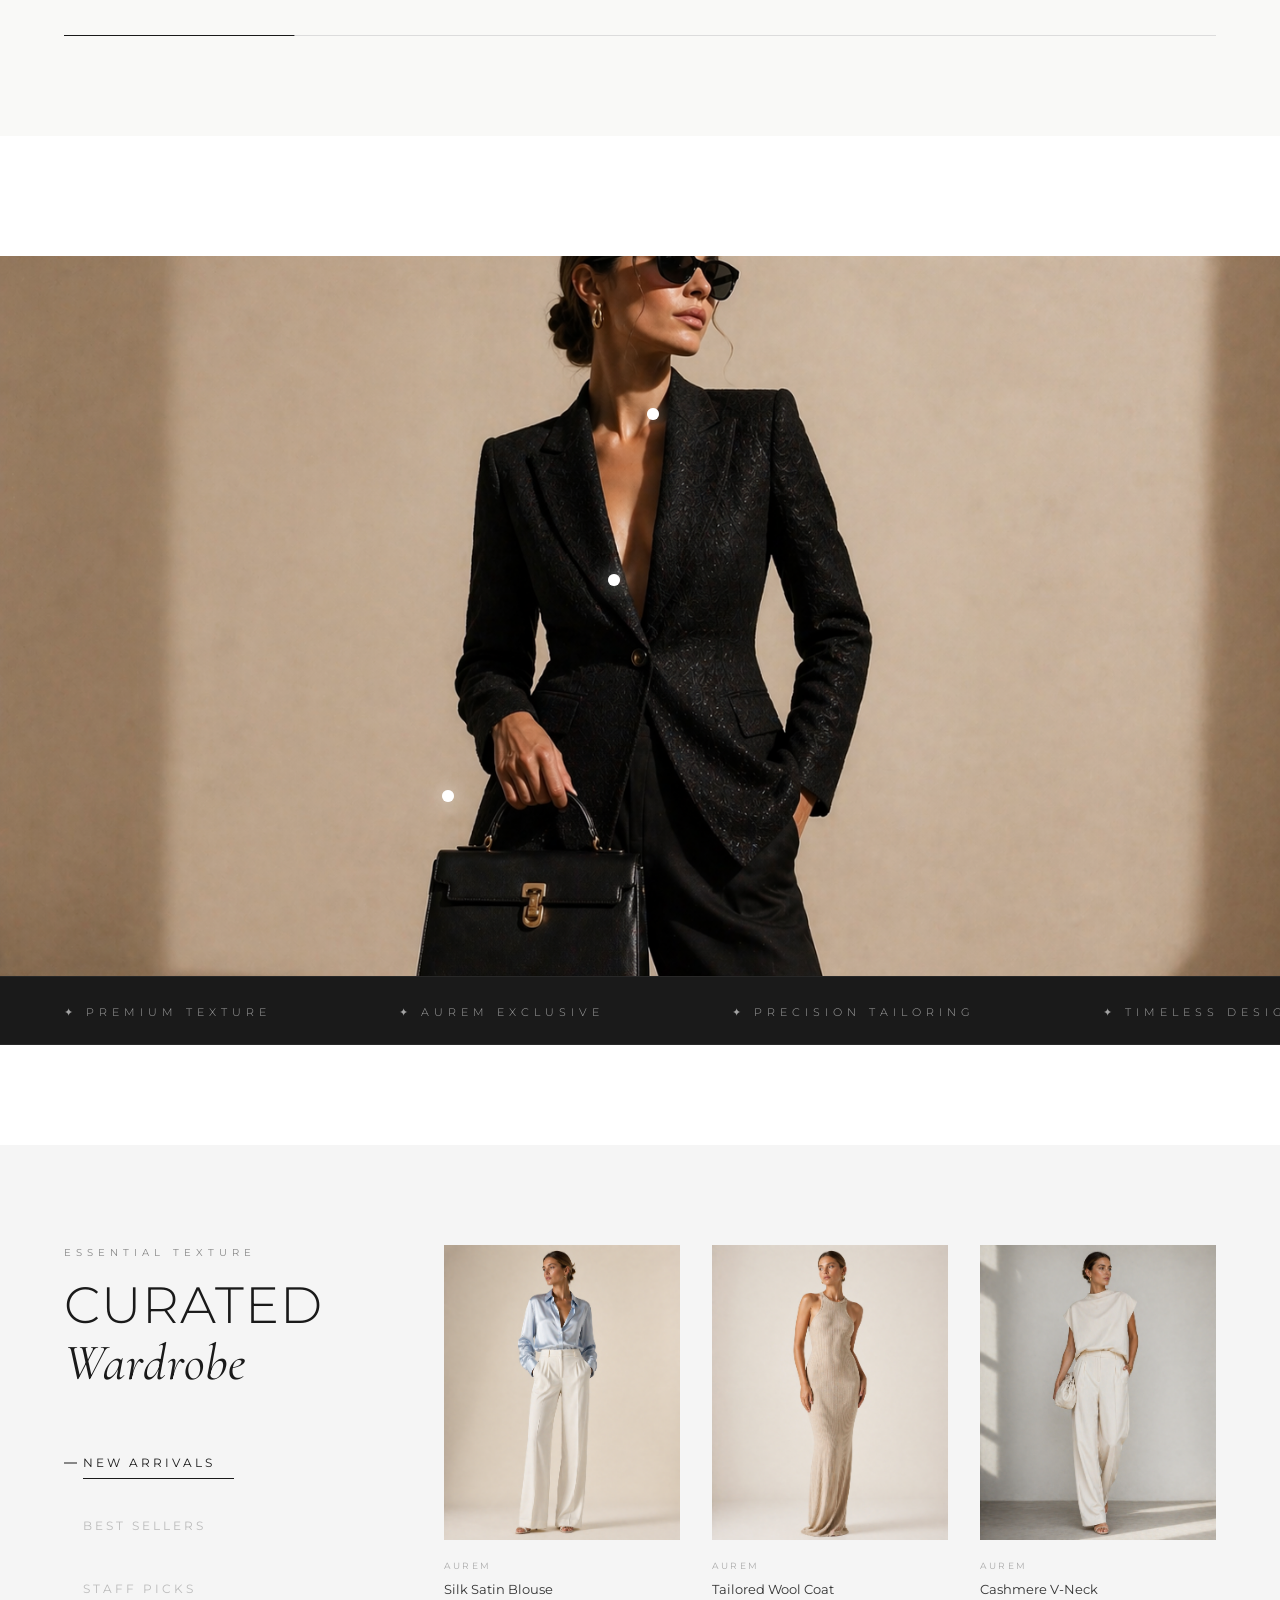
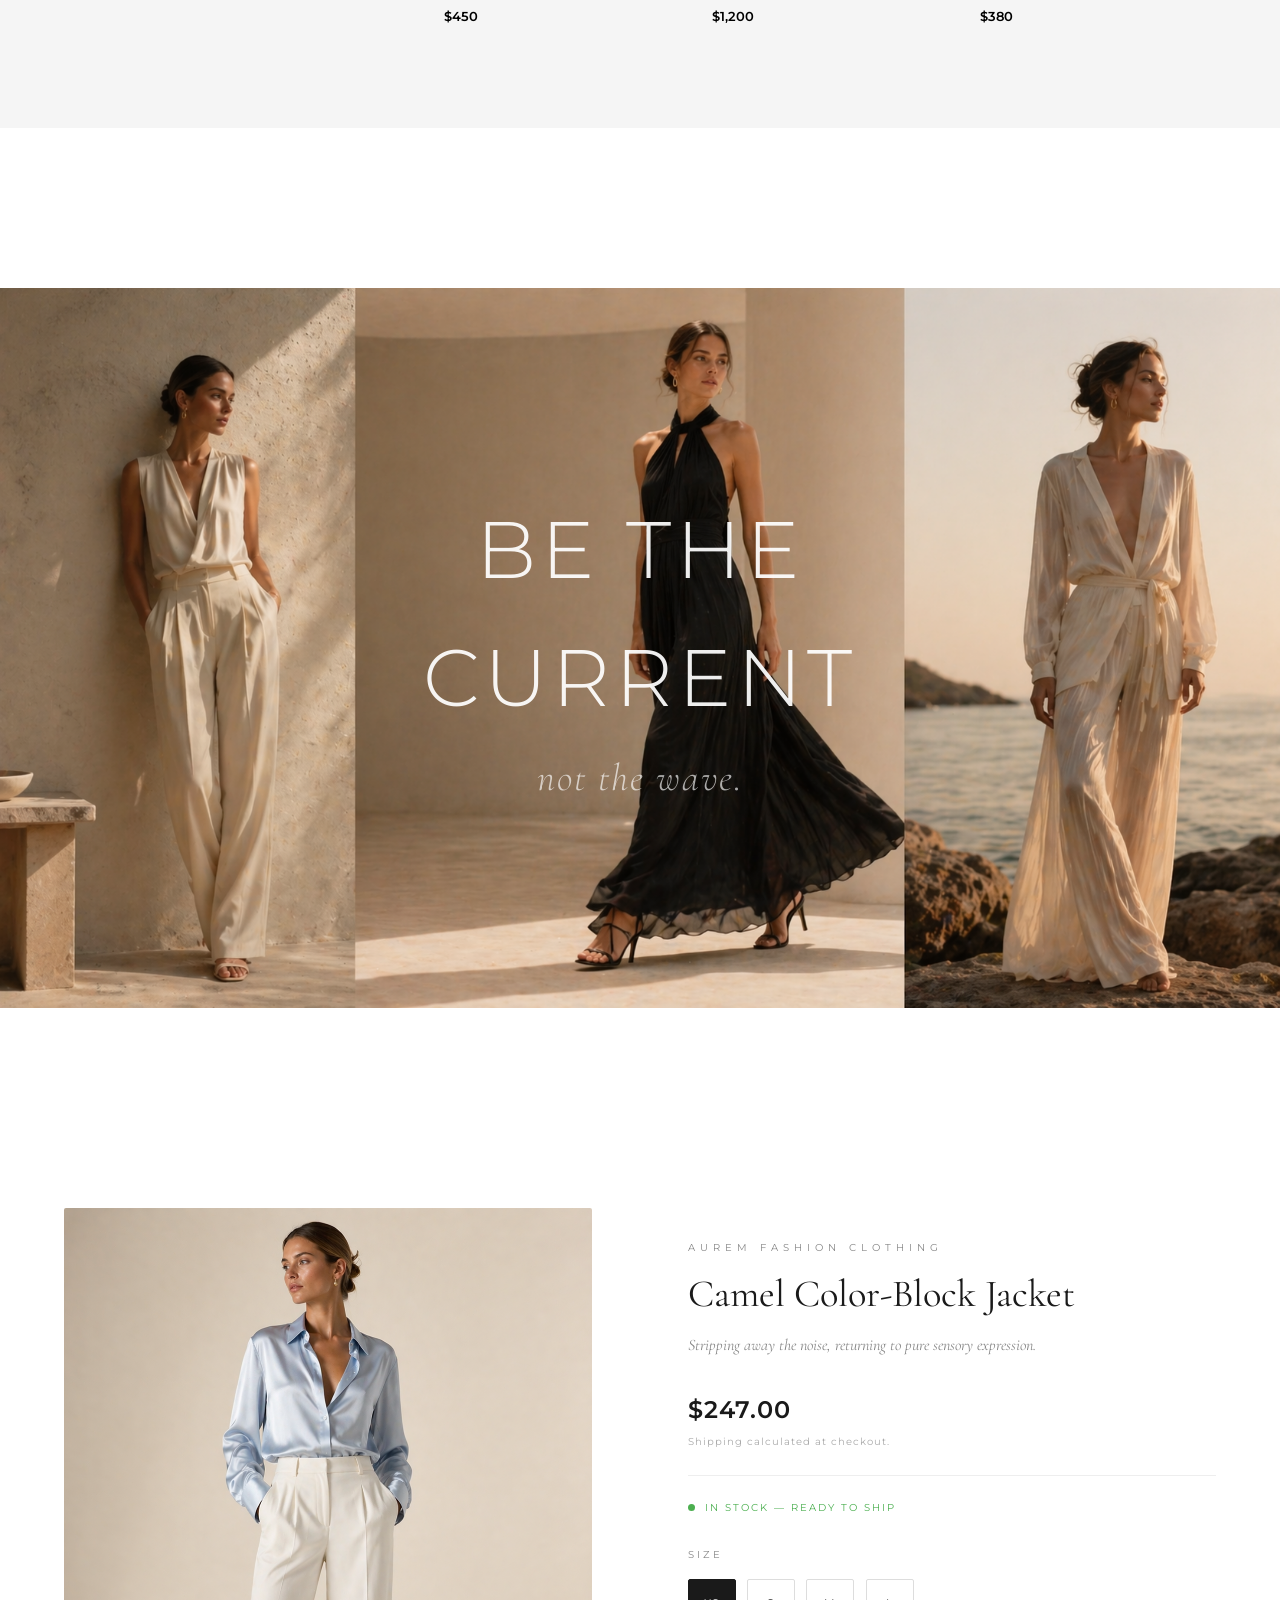
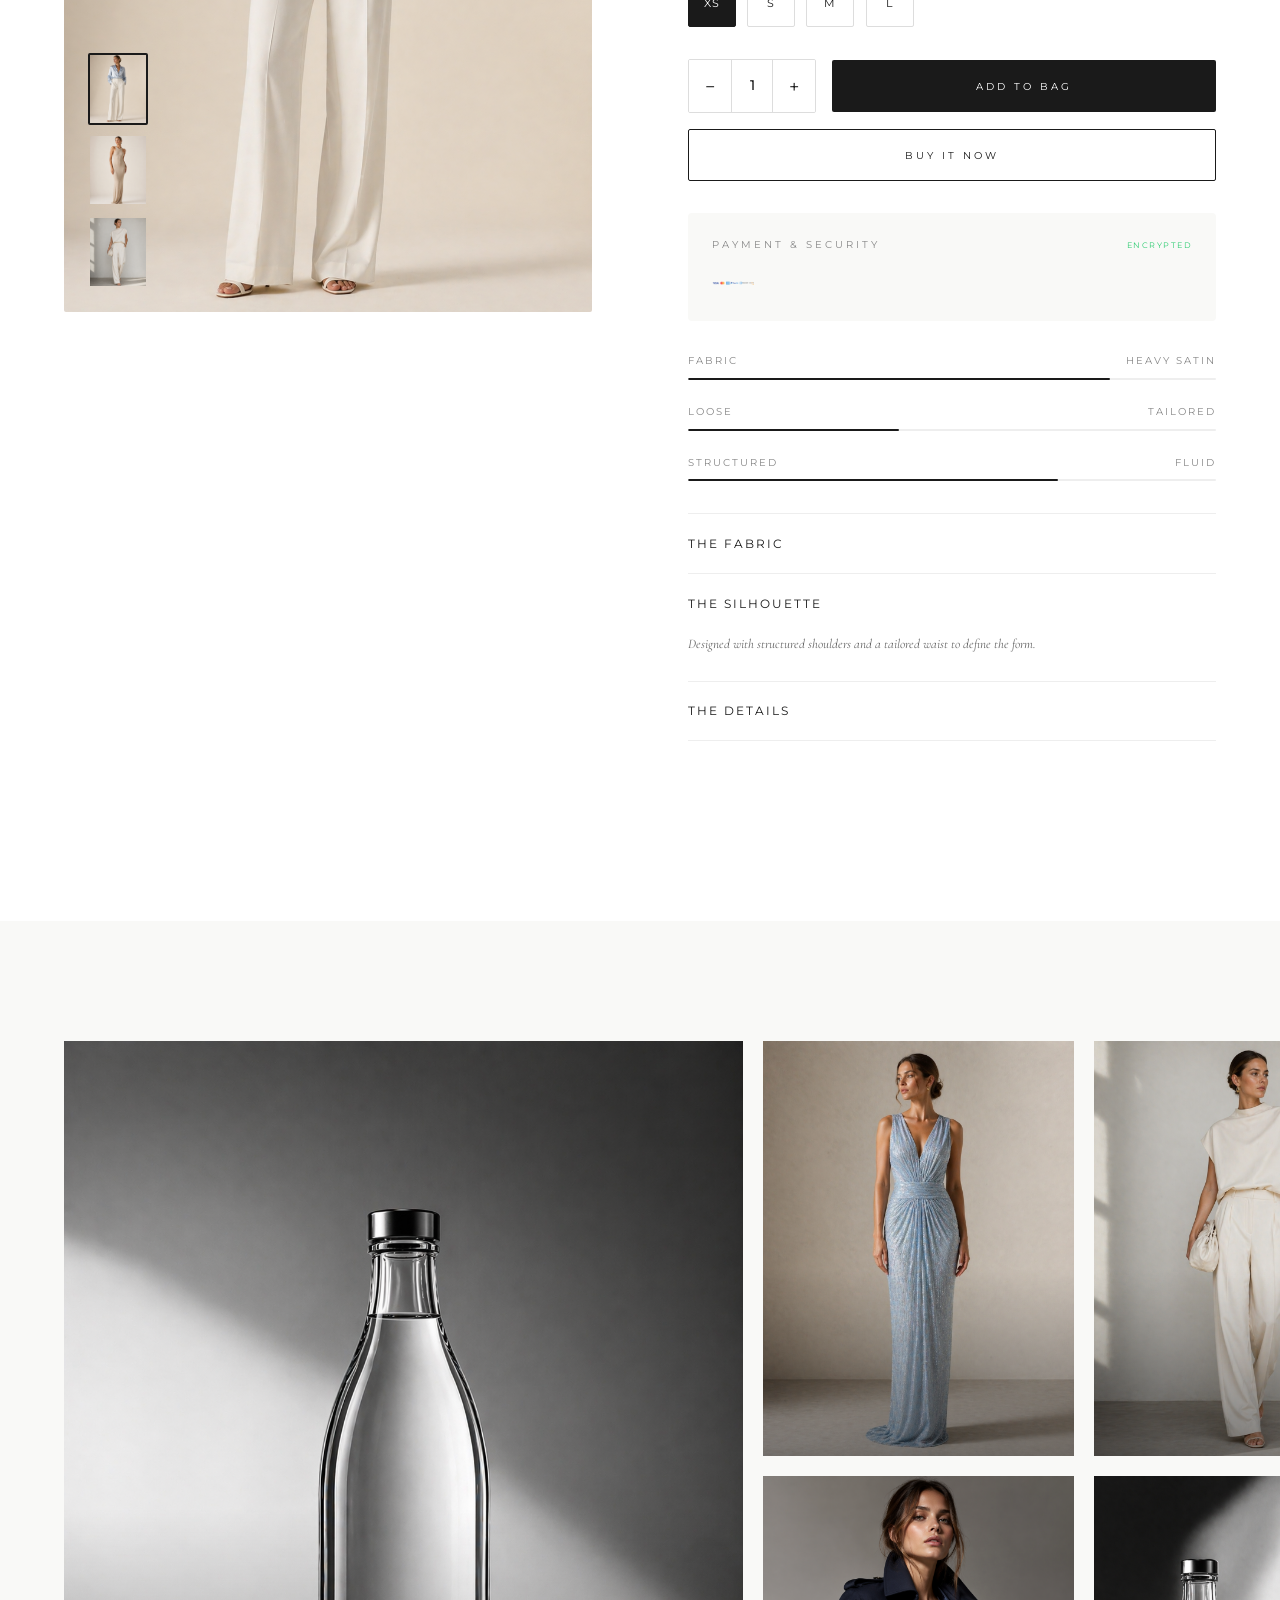
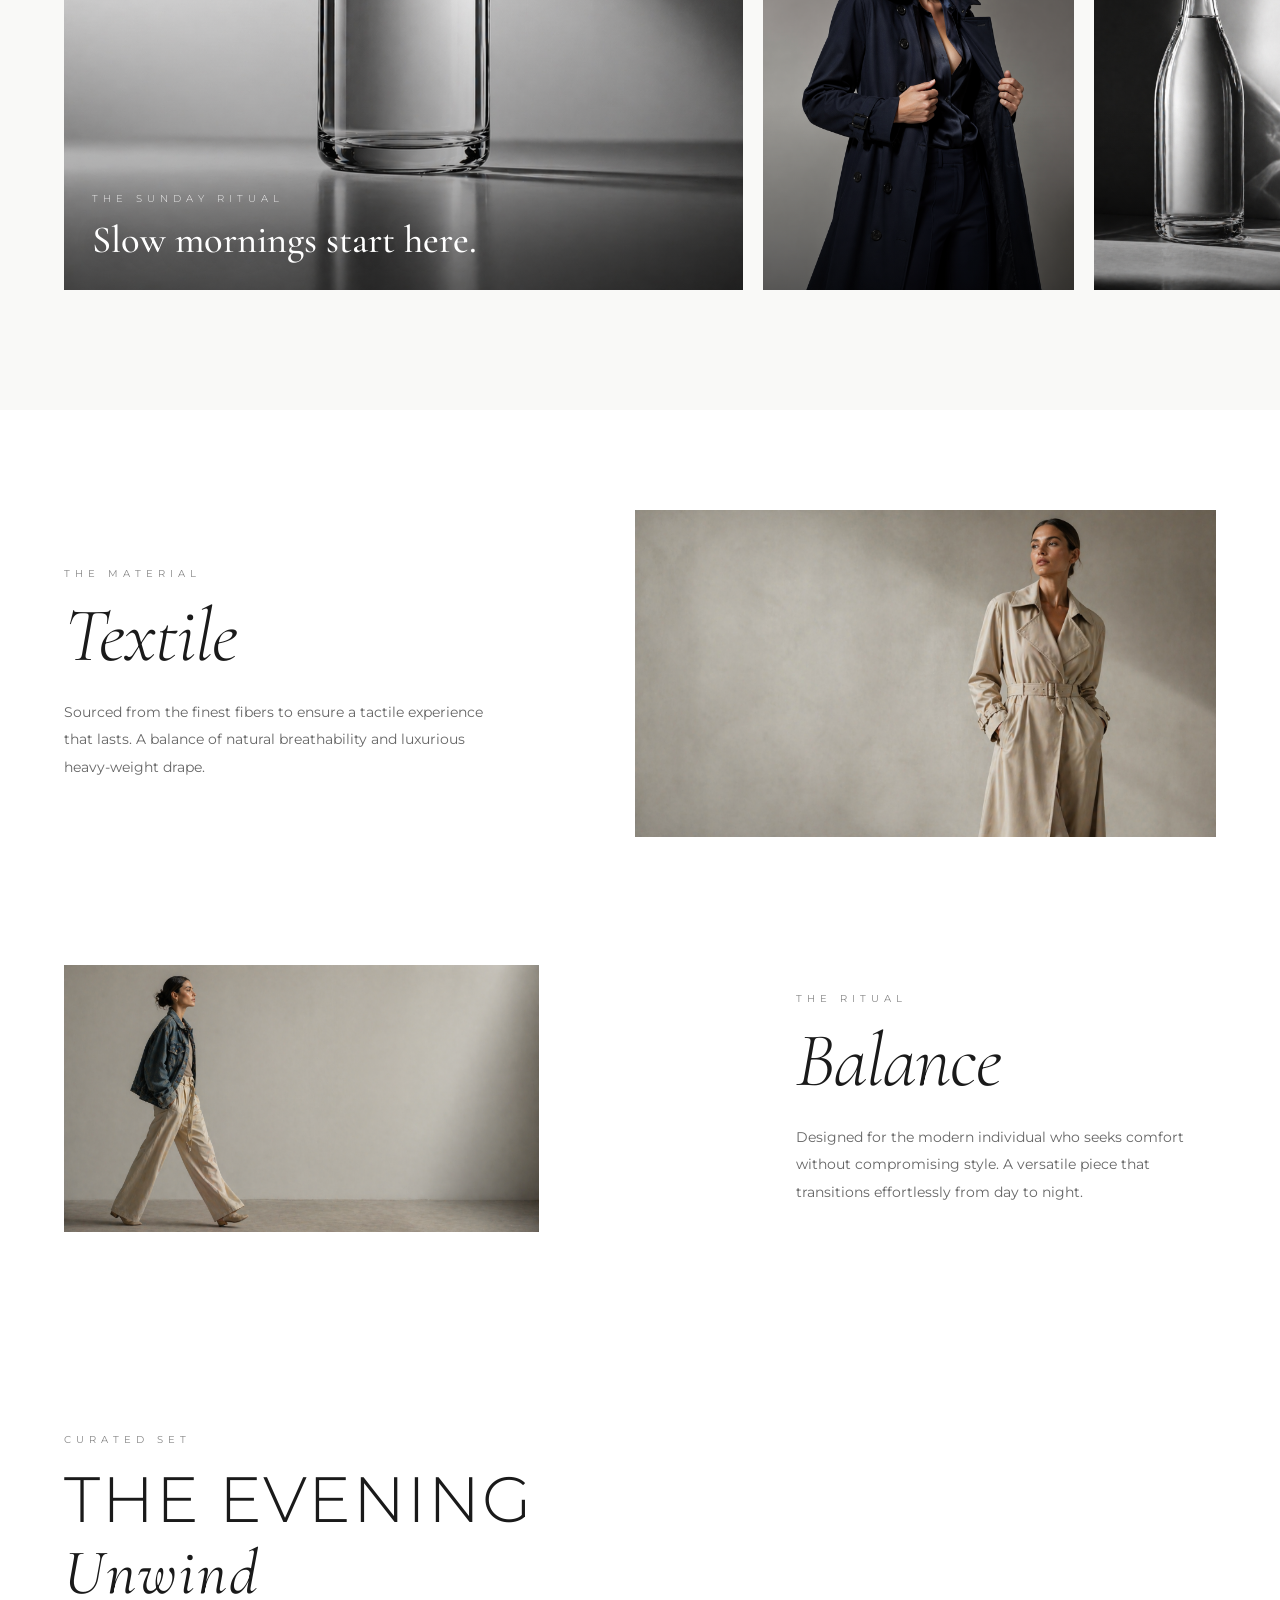
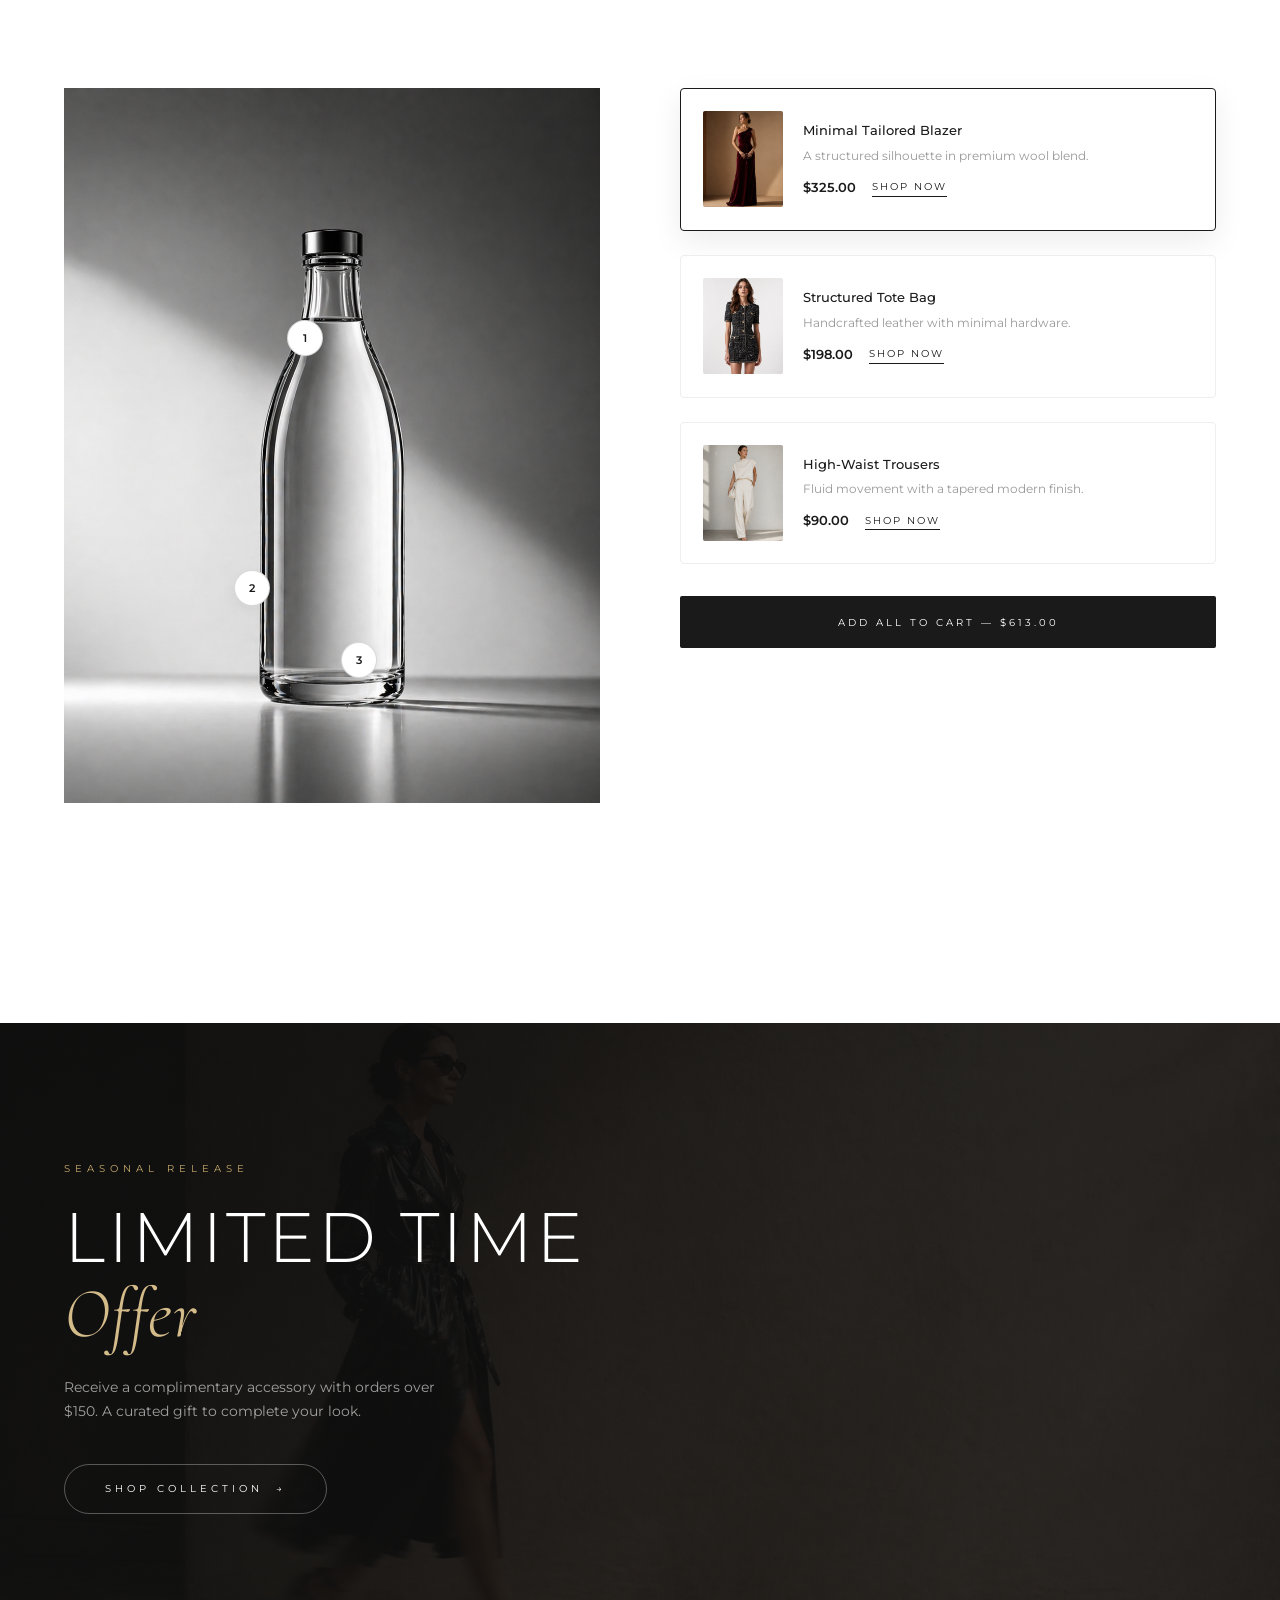
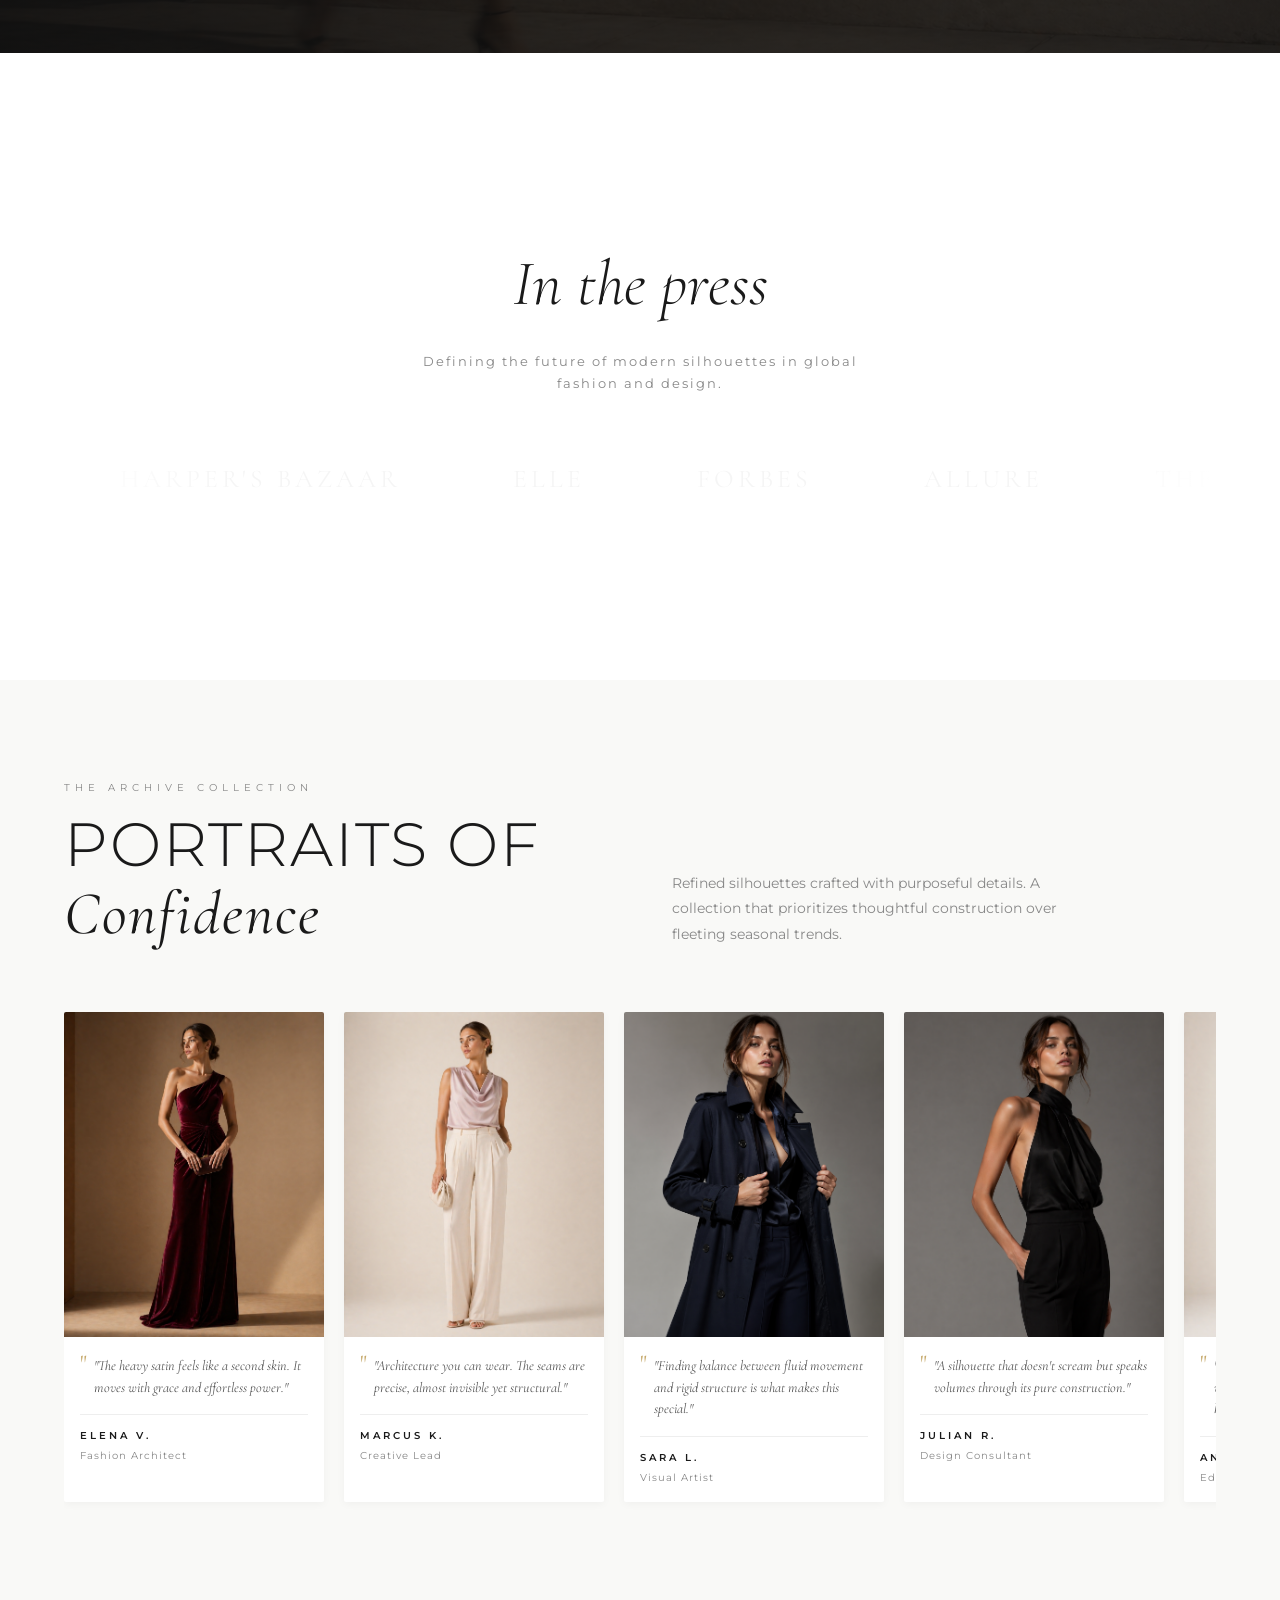
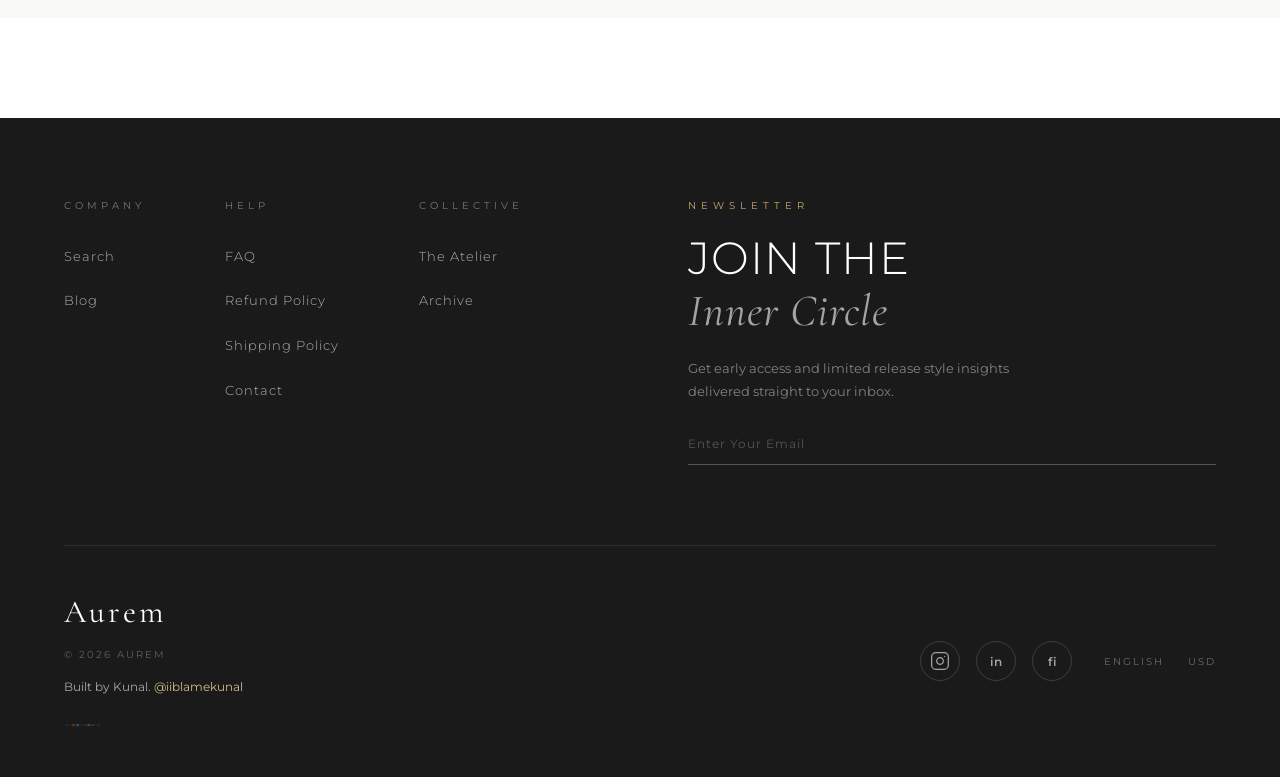
==== commit 45fe216a: "Remove Powered by Shopify from footer" ====
--- a/index.html
+++ b/index.html
@@ -932,7 +932,7 @@
             <div class="footer-bottom">
                 <div class="bottom-left">
                     <a href="#" class="footer-logo" aria-label="Aurem home">Aurem</a>
-                    <p class="copyright">© 2026 AUREM — POWERED BY SHOPIFY</p>
+                    <p class="copyright">© 2026 AUREM</p>
                     <p class="footer-credit">
                         Built by Kunal.
                         <a href="https://instagram.com/iiblamekunal" target="_blank" rel="noopener noreferrer">@iiblamekunal</a>
--- a/style.css
+++ b/style.css
@@ -3668,7 +3668,6 @@
 }
 
 @keyframes loaderPulse {
-
     0%,
     100% {
         opacity: 0.3;
@@ -3736,31 +3735,40 @@
         grid-template-columns: 1fr 1fr;
     }
 
-    /* Slider: single column on tablet */
+    /* Slider: horizontal split on tablet/mobile */
+    .slider-container {
+        flex-direction: column;
+    }
+
     .slider-col {
         width: 100%;
-        position: absolute;
-        inset: 0;
-    }
-
-    .left-col {
-        z-index: 2;
+        height: 50%;
     }
 
     .right-col {
-        display: none;
+        display: block; /* Keep split visible */
     }
 
     .slide-img {
         transform: translateX(100%);
     }
 
+    .right-col .slide-img {
+        transform: translateX(-100%);
+    }
+
     .slide-img.active {
         transform: translateX(0);
     }
 
     .main-heading {
-        font-size: clamp(2.8rem, 8vw, 4.5rem);
+        font-size: clamp(2.5rem, 8vw, 4.5rem);
+        letter-spacing: 4px;
+    }
+
+    .subtext {
+        font-size: 0.6rem;
+        letter-spacing: 5px;
     }
 
     .navbar {
@@ -3794,13 +3802,13 @@
     }
 
     /* Campaign */
+    .campaign-split {
+        display: flex;
+    }
+
     .left-part,
     .right-part {
         display: none;
-    }
-
-    .campaign-split {
-        display: block;
     }
 
     .center-part {
@@ -3823,6 +3831,7 @@
     /* Season */
     .season-grid {
         grid-template-columns: 1fr;
+        gap: 2rem;
     }
 
     .vertical-text {
@@ -3831,6 +3840,12 @@
 
     .floating-card {
         right: 1rem;
+        width: 200px;
+        padding: 1.2rem;
+    }
+
+    .side-img-box {
+        margin-top: 2rem;
     }
 
     /* Editorial */
@@ -3841,29 +3856,63 @@
         gap: 3rem;
     }
 
+    .editorial-image {
+        justify-self: center !important;
+        width: 100%;
+    }
+
+    .editorial-text {
+        justify-self: center !important;
+        text-align: center;
+        max-width: 100%;
+    }
+
+    .editorial-description {
+        margin: 0 auto;
+    }
+
     /* Outfit */
     .outfit-split {
         grid-template-columns: 1fr;
+        gap: 3rem;
     }
 
     /* Portraits */
     .portraits-header {
         grid-template-columns: 1fr;
+        gap: 1.5rem;
+        text-align: center;
+    }
+
+    .header-desc {
+        margin: 0 auto;
     }
 
     /* Footer */
     .footer-top {
         grid-template-columns: 1fr;
         gap: 4rem;
+        text-align: center;
+    }
+
+    .footer-links-side {
+        justify-content: center;
+        gap: 3rem;
+    }
+
+    .footer-newsletter-side {
+        max-width: 500px;
+        margin: 0 auto;
     }
 
     .footer-bottom {
         grid-template-columns: 1fr;
         gap: 2rem;
+        text-align: center;
     }
 
     .bottom-right {
-        justify-content: flex-start;
+        justify-content: center;
     }
 }
 
@@ -3875,7 +3924,6 @@
 
     body {
         cursor: auto;
-        /* Disable custom cursor on touch */
     }
 
     .cursor-dot,
@@ -3883,14 +3931,59 @@
         display: none;
     }
 
+    /* Hero adjustments */
+    .slider-wrapper {
+        height: 100dvh;
+        min-height: 500px;
+    }
+
+    .main-heading {
+        font-size: clamp(2.2rem, 10vw, 3.8rem);
+        margin-bottom: 1.5rem;
+    }
+
+    .subtext {
+        letter-spacing: 4px;
+        margin-bottom: 1rem;
+    }
+
+    .slider-nav {
+        bottom: 24px;
+    }
+
+    .nav-arrow {
+        width: 48px;
+        height: 48px;
+    }
+
+    .slider-dots {
+        left: 1rem;
+        gap: 1.2rem;
+    }
+
+    .dot {
+        height: 40px;
+    }
+
+    /* Hotspots: Larger hit area for mobile */
+    .hotspot {
+        width: 56px;
+        height: 56px;
+    }
+
+    .hotspot-dot {
+        width: 14px;
+        height: 14px;
+    }
+
     .campaign-hero {
         min-height: 0;
-        aspect-ratio: 16 / 9;
+        aspect-ratio: 4/5; /* Taller on mobile for better mobile visuals */
     }
 
     .product-popup {
-        width: 88%;
-        max-width: 300px;
+        width: 90%;
+        max-width: 320px;
         left: 50% !important;
         top: 50% !important;
         transform: translate(-50%, -50%) scale(0.92) !important;
@@ -3901,14 +3994,20 @@
     }
 
     .ticker-item {
-        padding: 0 2rem;
-        font-size: 0.65rem;
+        padding: 0 1.5rem;
+        font-size: 0.6rem;
+        letter-spacing: 3px;
     }
 
     .offer-content-wrapper {
         grid-template-columns: 1fr;
         gap: 3rem;
         padding: 4rem var(--container-pad);
+        text-align: center;
+    }
+
+    .offer-subtext {
+        margin: 0 auto 2rem;
     }
 
     .hotspot-container {
@@ -3917,7 +4016,8 @@
 
     .footer-links-side {
         flex-wrap: wrap;
-        gap: 3rem;
+        gap: 2.5rem;
+        justify-content: space-between;
     }
 
     .occasion-editorial-grid {
@@ -3926,6 +4026,7 @@
 
     .occasion-grid-items {
         grid-template-columns: repeat(2, 1fr);
+        gap: 12px;
     }
 }
 
@@ -3972,23 +4073,62 @@
 }
 
 @media (max-width: 480px) {
+    :root {
+        --container-pad: 1rem;
+        --section-gap: 60px;
+    }
+
+    .main-heading {
+        font-size: 2.2rem;
+        letter-spacing: 2px;
+    }
+
+    .subtext {
+        font-size: 0.55rem;
+        letter-spacing: 3px;
+    }
+
+    .slider-dots {
+        display: none; /* Hide dots on tiny screens to save space */
+    }
+
+    .slider-nav {
+        width: 100%;
+        justify-content: space-between;
+        padding: 0 1rem;
+        bottom: 20px;
+    }
+
+    .nav-arrow {
+        width: 42px;
+        height: 42px;
+    }
+
     .product-grid {
-        grid-template-columns: 1fr;
-    }
-
-    .purchase-row {
-        flex-direction: column;
-    }
-
-    .purchase-row .btn-primary-detail {
-        width: 100%;
-    }
-
-    .occasion-grid-items {
-        grid-template-columns: 1fr;
-    }
-}
-
+        grid-template-columns: 1fr; /* Single column on tiny screens for luxury feel */
+        gap: 2rem;
+    }
+
+    .essentials-card {
+        min-width: 85vw; /* Almost full width for better focus */
+    }
+
+    .season-top-title {
+        font-size: 1.8rem;
+    }
+
+    .news-title {
+        font-size: 1.6rem;
+    }
+
+    .news-input-box {
+        padding-bottom: 0.5rem;
+    }
+
+    .news-input-box input {
+        font-size: 0.75rem;
+    }
+}
 
 /* ============================================================
    27. COLLECTION JSX PAGES
